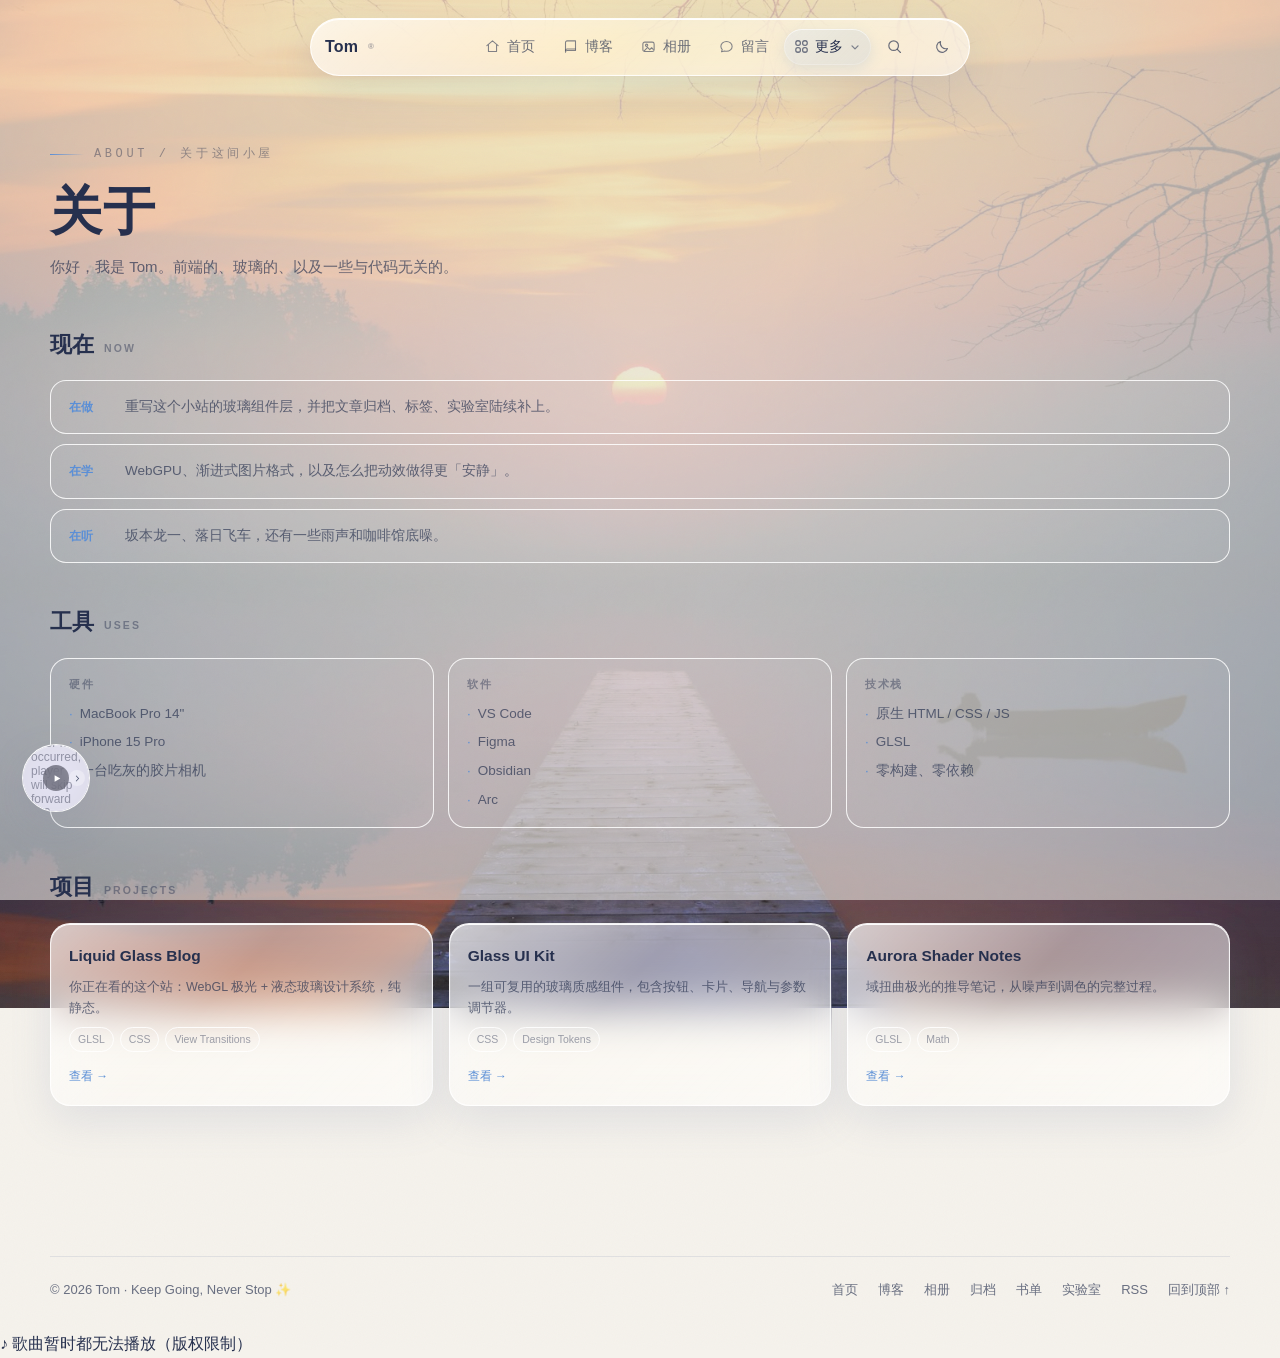
==== about.html @ 4b1ee521 "feat: 新增归档/标签/笔记/书单/关于/实验室 + 命令面板 + RSS + 评论位" ====
<!DOCTYPE html>
<html lang="zh-CN" data-theme="light">
<head>
  <meta charset="UTF-8">
  <meta name="viewport" content="width=device-width, initial-scale=1.0">
  <title>关于 · Tom 的液态玻璃博客</title>
  <meta name="description" content="关于 Tom：现在在做什么、常用工具与做过的项目。">
  <meta name="theme-color" content="#f3f4f9">
  <link rel="icon" type="image/svg+xml" href="favicon.svg">
  <link rel="alternate" type="application/rss+xml" title="Tom 的液态玻璃博客" href="feed.xml">
  <script>
    // 首屏前预置主题，避免暗色用户看到白色闪烁
    (function () {
      try {
        if (localStorage.getItem('lg-theme') === 'dark') {
          document.documentElement.setAttribute('data-theme', 'dark');
        }
      } catch (e) { }
    })();
  </script>
  <link rel="stylesheet" href="assets/vendor/APlayer.min.css?v=20261144">
  <link rel="stylesheet" href="assets/css/style.css?v=20261144">
</head>
<body class="sub-page">
  <span id="top" aria-hidden="true"></span>

  <!-- 背景层：照片 → 着色器柔光 → 滚动幕布 → 颗粒 -->
  <div class="bg-photo" aria-hidden="true"></div>
  <canvas id="aurora" aria-hidden="true"></canvas>
  <div class="bg-veil" id="bg-veil" aria-hidden="true"></div>
  <div class="grain" aria-hidden="true"></div>

  <!-- Loader -->
  <div id="loader" aria-hidden="true">
    <div class="loader-mark">
      <svg viewBox="0 0 24 24" fill="none">
        <defs>
          <linearGradient id="drop-g1" x1="0" y1="0" x2="1" y2="1">
            <stop offset="0" stop-color="#8fc9ee"/><stop offset=".5" stop-color="#a6b4ee"/><stop offset="1" stop-color="#bfa8ec"/>
          </linearGradient>
        </defs>
        <path d="M12 2.7c3.4 4.6 7 8.6 7 12.3a7 7 0 1 1-14 0c0-3.7 3.6-7.7 7-12.3z" fill="url(#drop-g1)" opacity=".92"/>
        <circle cx="9.6" cy="9.2" r="1.4" fill="#fff" opacity=".85"/>
      </svg>
    </div>
    <span class="loader-text">LIQUID GLASS</span>
  </div>

  <!-- 空间转场幕布 -->
  <div id="vt-veil" aria-hidden="true"></div>

  <!-- 导航 -->
  <header class="topbar">
    <a class="brand" href="index.html">Tom<sup>®</sup></a>
    <nav class="top-links" aria-label="主导航">
        <span class="top-indicator" aria-hidden="true"></span>
        <a href="index.html"><svg viewBox="0 0 24 24" fill="none" stroke="currentColor" stroke-width="1.7" stroke-linecap="round" stroke-linejoin="round"><path d="m3 10.5 9-7.5 9 7.5"/><path d="M5.5 9.5V20h13V9.5"/></svg>首页</a>
        <a href="home.html"><svg viewBox="0 0 24 24" fill="none" stroke="currentColor" stroke-width="1.7" stroke-linecap="round" stroke-linejoin="round"><path d="M4 5.5A2.5 2.5 0 0 1 6.5 3H20v15.5H6.5A2.5 2.5 0 0 0 4 21z"/><path d="M4 18.5A2.5 2.5 0 0 1 6.5 16H20"/></svg>博客</a>
        <a href="photos.html"><svg viewBox="0 0 24 24" fill="none" stroke="currentColor" stroke-width="1.7" stroke-linecap="round" stroke-linejoin="round"><rect x="3" y="5" width="18" height="15" rx="3"/><circle cx="9" cy="10" r="1.8"/><path d="m5.5 18.5 5-5 3.5 3.5 3-3 2.5 2.5"/></svg>相册</a>
        <a href="messages.html"><svg viewBox="0 0 24 24" fill="none" stroke="currentColor" stroke-width="1.7" stroke-linecap="round" stroke-linejoin="round"><path d="M21 11.8c0 4.3-4 7.7-9 7.7-1 0-2-.1-2.9-.4L4 20.5l1.2-3.6C3.8 15.6 3 13.8 3 11.8 3 7.5 7 4 12 4s9 3.4 9 7.8z"/></svg>留言</a>
    </nav>
      <button class="theme-dot" id="theme-toggle" aria-label="切换明暗主题（快捷键 T）" title="切换主题（T）">
        <svg class="sun" viewBox="0 0 24 24" fill="none" stroke="currentColor" stroke-width="1.7" stroke-linecap="round">
          <circle cx="12" cy="12" r="4.2"/>
          <path d="M12 2.5v2.2M12 19.3v2.2M2.5 12h2.2M19.3 12h2.2M4.9 4.9l1.6 1.6M17.5 17.5l1.6 1.6M19.1 4.9l-1.6 1.6M6.5 17.5l-1.6 1.6"/>
        </svg>
        <svg class="moon" viewBox="0 0 24 24" fill="none" stroke="currentColor" stroke-width="1.7" stroke-linecap="round" stroke-linejoin="round">
          <path d="M20.2 14.2A8.3 8.3 0 0 1 9.8 3.8a8.3 8.3 0 1 0 10.4 10.4z"/>
        </svg>
      </button>
  </header>

  <main class="sub-main">
    <section class="section">
      <div class="wrap">
        <div id="about-root"></div>
      </div>
    </section>
  </main>

  <footer class="footer">
    <div class="wrap footer-inner">
      <span>© 2026 Tom · Keep Going, Never Stop ✨</span>
      <nav class="footer-links" aria-label="页脚链接">
        <a href="index.html">首页</a>
        <a href="home.html">博客</a>
        <a href="photos.html">相册</a>
        <a href="#top" data-no-vt>回到顶部 ↑</a>
      </nav>
    </div>
  </footer>


  <!-- 音乐卡片（APlayer） -->
  <div id="aplayer-mount"></div>

  <!-- SVG 滤镜：液态玻璃的真折射 + 全局渐变定义 -->
  <svg width="0" height="0" style="position:absolute" aria-hidden="true">
    <defs>
      <linearGradient id="drop-g1" x1="0" y1="0" x2="1" y2="1">
        <stop offset="0" stop-color="#8fc9ee"/><stop offset=".5" stop-color="#a6b4ee"/><stop offset="1" stop-color="#bfa8ec"/>
      </linearGradient>
      <filter id="lens" x="-20%" y="-20%" width="140%" height="140%">
        <feTurbulence type="fractalNoise" baseFrequency="0.009 0.011" numOctaves="2" seed="7" result="noise"/>
        <feGaussianBlur in="noise" stdDeviation="2.2" result="soft"/>
        <feDisplacementMap in="SourceGraphic" in2="soft" scale="46" xChannelSelector="R" yChannelSelector="G"/>
      </filter>
    </defs>
  </svg>

  <script src="assets/js/data.js?v=20261144"></script>
  <script src="assets/js/shader.js?v=20261144"></script>
  <script src="assets/js/main.js?v=20261144"></script>
  <script src="assets/js/extra.js?v=20261144"></script>
  <script src="assets/js/post.js?v=20261144"></script>
  <script src="assets/vendor/APlayer.min.js?v=20261144"></script>
  <script src="assets/js/music.js?v=20261144"></script>
</body>
</html>
---- assets/vendor/APlayer.min.css ----
.aplayer{background:#fff;font-family:Arial,Helvetica,sans-serif;margin:5px;box-shadow:0 2px 2px 0 rgba(0,0,0,.07),0 1px 5px 0 rgba(0,0,0,.1);border-radius:2px;overflow:hidden;-webkit-user-select:none;-moz-user-select:none;-ms-user-select:none;user-select:none;line-height:normal;position:relative}.aplayer *{box-sizing:content-box}.aplayer svg{width:100%;height:100%}.aplayer svg circle,.aplayer svg path{fill:#fff}.aplayer.aplayer-withlist .aplayer-info{border-bottom:1px solid #e9e9e9}.aplayer.aplayer-withlist .aplayer-list{display:block}.aplayer.aplayer-withlist .aplayer-icon-order,.aplayer.aplayer-withlist .aplayer-info .aplayer-controller .aplayer-time .aplayer-icon.aplayer-icon-menu{display:inline}.aplayer.aplayer-withlrc .aplayer-pic{height:90px;width:90px}.aplayer.aplayer-withlrc .aplayer-info{margin-left:90px;height:90px;padding:10px 7px 0}.aplayer.aplayer-withlrc .aplayer-lrc{display:block}.aplayer.aplayer-narrow{width:66px}.aplayer.aplayer-narrow .aplayer-info,.aplayer.aplayer-narrow .aplayer-list{display:none}.aplayer.aplayer-narrow .aplayer-body,.aplayer.aplayer-narrow .aplayer-pic{height:66px;width:66px}.aplayer.aplayer-fixed{position:fixed;bottom:0;left:0;right:0;margin:0;z-index:99;overflow:visible;max-width:400px;box-shadow:none}.aplayer.aplayer-fixed .aplayer-list{margin-bottom:65px;border:1px solid #eee;border-bottom:none}.aplayer.aplayer-fixed .aplayer-body{position:fixed;bottom:0;left:0;right:0;margin:0;z-index:99;background:#fff;padding-right:18px;transition:all .3s ease;max-width:400px}.aplayer.aplayer-fixed .aplayer-lrc{display:block;position:fixed;bottom:10px;left:0;right:0;margin:0;z-index:98;pointer-events:none;text-shadow:-1px -1px 0 #fff}.aplayer.aplayer-fixed .aplayer-lrc:after,.aplayer.aplayer-fixed .aplayer-lrc:before{display:none}.aplayer.aplayer-fixed .aplayer-info{-webkit-transform:scaleX(1);transform:scaleX(1);-webkit-transform-origin:0 0;transform-origin:0 0;transition:all .3s ease;border-bottom:none;border-top:1px solid #e9e9e9}.aplayer.aplayer-fixed .aplayer-info .aplayer-music{width:calc(100% - 105px)}.aplayer.aplayer-fixed .aplayer-miniswitcher{display:block}.aplayer.aplayer-fixed.aplayer-narrow .aplayer-info{display:block;-webkit-transform:scaleX(0);transform:scaleX(0)}.aplayer.aplayer-fixed.aplayer-narrow .aplayer-body{width:66px!important}.aplayer.aplayer-fixed.aplayer-narrow .aplayer-miniswitcher .aplayer-icon{-webkit-transform:rotateY(0);transform:rotateY(0)}.aplayer.aplayer-fixed .aplayer-icon-back,.aplayer.aplayer-fixed .aplayer-icon-forward,.aplayer.aplayer-fixed .aplayer-icon-lrc,.aplayer.aplayer-fixed .aplayer-icon-play{display:inline-block}.aplayer.aplayer-fixed .aplayer-icon-back,.aplayer.aplayer-fixed .aplayer-icon-forward,.aplayer.aplayer-fixed .aplayer-icon-menu,.aplayer.aplayer-fixed .aplayer-icon-play{position:absolute;bottom:27px;width:20px;height:20px}.aplayer.aplayer-fixed .aplayer-icon-back{right:75px}.aplayer.aplayer-fixed .aplayer-icon-play{right:50px}.aplayer.aplayer-fixed .aplayer-icon-forward{right:25px}.aplayer.aplayer-fixed .aplayer-icon-menu{right:0}.aplayer.aplayer-arrow .aplayer-icon-loop,.aplayer.aplayer-arrow .aplayer-icon-order,.aplayer.aplayer-mobile .aplayer-icon-volume-down{display:none}.aplayer.aplayer-loading .aplayer-info .aplayer-controller .aplayer-loading-icon{display:block}.aplayer.aplayer-loading .aplayer-info .aplayer-controller .aplayer-bar-wrap .aplayer-bar .aplayer-played .aplayer-thumb{-webkit-transform:scale(1);transform:scale(1)}.aplayer .aplayer-body{position:relative}.aplayer .aplayer-icon{width:15px;height:15px;border:none;background-color:transparent;outline:none;cursor:pointer;opacity:.8;vertical-align:middle;padding:0;font-size:12px;margin:0;display:inline-block}.aplayer .aplayer-icon path{transition:all .2s ease-in-out}.aplayer .aplayer-icon-back,.aplayer .aplayer-icon-forward,.aplayer .aplayer-icon-lrc,.aplayer .aplayer-icon-order,.aplayer .aplayer-icon-play{display:none}.aplayer .aplayer-icon-lrc-inactivity svg{opacity:.4}.aplayer .aplayer-icon-forward{-webkit-transform:rotate(180deg);transform:rotate(180deg)}.aplayer .aplayer-lrc-content{display:none}.aplayer .aplayer-pic{position:relative;float:left;height:66px;width:66px;background-size:cover;background-position:50%;transition:all .3s ease;cursor:pointer}.aplayer .aplayer-pic:hover .aplayer-button{opacity:1}.aplayer .aplayer-pic .aplayer-button{position:absolute;border-radius:50%;opacity:.8;text-shadow:0 1px 1px rgba(0,0,0,.2);box-shadow:0 1px 1px rgba(0,0,0,.2);background:rgba(0,0,0,.2);transition:all .1s ease}.aplayer .aplayer-pic .aplayer-button path{fill:#fff}.aplayer .aplayer-pic .aplayer-hide{display:none}.aplayer .aplayer-pic .aplayer-play{width:26px;height:26px;border:2px solid #fff;bottom:50%;right:50%;margin:0 -15px -15px 0}.aplayer .aplayer-pic .aplayer-play svg{position:absolute;top:3px;left:4px;height:20px;width:20px}.aplayer .aplayer-pic .aplayer-pause{width:16px;height:16px;border:2px solid #fff;bottom:4px;right:4px}.aplayer .aplayer-pic .aplayer-pause svg{position:absolute;top:2px;left:2px;height:12px;width:12px}.aplayer .aplayer-info{margin-left:66px;padding:14px 7px 0 10px;height:66px;box-sizing:border-box}.aplayer .aplayer-info .aplayer-music{overflow:hidden;white-space:nowrap;text-overflow:ellipsis;margin:0 0 13px 5px;-webkit-user-select:text;-moz-user-select:text;-ms-user-select:text;user-select:text;cursor:default;padding-bottom:2px;height:20px}.aplayer .aplayer-info .aplayer-music .aplayer-title{font-size:14px}.aplayer .aplayer-info .aplayer-music .aplayer-author{font-size:12px;color:#666}.aplayer .aplayer-info .aplayer-controller{position:relative;display:flex}.aplayer .aplayer-info .aplayer-controller .aplayer-bar-wrap{margin:0 0 0 5px;padding:4px 0;cursor:pointer!important;flex:1}.aplayer .aplayer-info .aplayer-controller .aplayer-bar-wrap:hover .aplayer-bar .aplayer-played .aplayer-thumb{-webkit-transform:scale(1);transform:scale(1)}.aplayer .aplayer-info .aplayer-controller .aplayer-bar-wrap .aplayer-bar{position:relative;height:2px;width:100%;background:#cdcdcd}.aplayer .aplayer-info .aplayer-controller .aplayer-bar-wrap .aplayer-bar .aplayer-loaded{position:absolute;left:0;top:0;bottom:0;background:#aaa;height:2px;transition:all .5s ease}.aplayer .aplayer-info .aplayer-controller .aplayer-bar-wrap .aplayer-bar .aplayer-played{position:absolute;left:0;top:0;bottom:0;height:2px}.aplayer .aplayer-info .aplayer-controller .aplayer-bar-wrap .aplayer-bar .aplayer-played .aplayer-thumb{position:absolute;top:0;right:5px;margin-top:-4px;margin-right:-10px;height:10px;width:10px;border-radius:50%;cursor:pointer;transition:all .3s ease-in-out;-webkit-transform:scale(0);transform:scale(0)}.aplayer .aplayer-info .aplayer-controller .aplayer-time{position:relative;right:0;bottom:4px;height:17px;color:#999;font-size:11px;padding-left:7px}.aplayer .aplayer-info .aplayer-controller .aplayer-time .aplayer-time-inner{vertical-align:middle}.aplayer .aplayer-info .aplayer-controller .aplayer-time .aplayer-icon{cursor:pointer;transition:all .2s ease}.aplayer .aplayer-info .aplayer-controller .aplayer-time .aplayer-icon path{fill:#666}.aplayer .aplayer-info .aplayer-controller .aplayer-time .aplayer-icon.aplayer-icon-loop{margin-right:2px}.aplayer .aplayer-info .aplayer-controller .aplayer-time .aplayer-icon:hover path{fill:#000}.aplayer .aplayer-info .aplayer-controller .aplayer-time .aplayer-icon.aplayer-icon-menu,.aplayer .aplayer-info .aplayer-controller .aplayer-time.aplayer-time-narrow .aplayer-icon-menu,.aplayer .aplayer-info .aplayer-controller .aplayer-time.aplayer-time-narrow .aplayer-icon-mode{display:none}.aplayer .aplayer-info .aplayer-controller .aplayer-volume-wrap{position:relative;display:inline-block;margin-left:3px;cursor:pointer!important}.aplayer .aplayer-info .aplayer-controller .aplayer-volume-wrap:hover .aplayer-volume-bar-wrap{height:40px}.aplayer .aplayer-info .aplayer-controller .aplayer-volume-wrap .aplayer-volume-bar-wrap{position:absolute;bottom:15px;right:-3px;width:25px;height:0;z-index:99;overflow:hidden;transition:all .2s ease-in-out}.aplayer .aplayer-info .aplayer-controller .aplayer-volume-wrap .aplayer-volume-bar-wrap.aplayer-volume-bar-wrap-active{height:40px}.aplayer .aplayer-info .aplayer-controller .aplayer-volume-wrap .aplayer-volume-bar-wrap .aplayer-volume-bar{position:absolute;bottom:0;right:10px;width:5px;height:35px;background:#aaa;border-radius:2.5px;overflow:hidden}.aplayer .aplayer-info .aplayer-controller .aplayer-volume-wrap .aplayer-volume-bar-wrap .aplayer-volume-bar .aplayer-volume{position:absolute;bottom:0;right:0;width:5px;transition:all .1s ease}.aplayer .aplayer-info .aplayer-controller .aplayer-loading-icon{display:none}.aplayer .aplayer-info .aplayer-controller .aplayer-loading-icon svg{position:absolute;-webkit-animation:rotate 1s linear infinite;animation:rotate 1s linear infinite}.aplayer .aplayer-lrc{display:none;position:relative;height:30px;text-align:center;overflow:hidden;margin:-10px 0 7px}.aplayer .aplayer-lrc:before{top:0;height:10%;background:linear-gradient(180deg,#fff 0,hsla(0,0%,100%,0));filter:progid:DXImageTransform.Microsoft.gradient(startColorstr="#ffffff",endColorstr="#00ffffff",GradientType=0)}.aplayer .aplayer-lrc:after,.aplayer .aplayer-lrc:before{position:absolute;z-index:1;display:block;overflow:hidden;width:100%;content:" "}.aplayer .aplayer-lrc:after{bottom:0;height:33%;background:linear-gradient(180deg,hsla(0,0%,100%,0) 0,hsla(0,0%,100%,.8));filter:progid:DXImageTransform.Microsoft.gradient(startColorstr="#00ffffff",endColorstr="#ccffffff",GradientType=0)}.aplayer .aplayer-lrc p{font-size:12px;color:#666;line-height:16px!important;height:16px!important;padding:0!important;margin:0!important;transition:all .5s ease-out;opacity:.4;overflow:hidden}.aplayer .aplayer-lrc p.aplayer-lrc-current{opacity:1;overflow:visible;height:auto!important;min-height:16px}.aplayer .aplayer-lrc.aplayer-lrc-hide{display:none}.aplayer .aplayer-lrc .aplayer-lrc-contents{width:100%;transition:all .5s ease-out;-webkit-user-select:text;-moz-user-select:text;-ms-user-select:text;user-select:text;cursor:default}.aplayer .aplayer-list{overflow:auto;transition:all .5s ease;will-change:height;display:none;overflow:hidden}.aplayer .aplayer-list.aplayer-list-hide{max-height:0!important}.aplayer .aplayer-list ol{list-style-type:none;margin:0;padding:0;overflow-y:auto}.aplayer .aplayer-list ol::-webkit-scrollbar{width:5px}.aplayer .aplayer-list ol::-webkit-scrollbar-thumb{border-radius:3px;background-color:#eee}.aplayer .aplayer-list ol::-webkit-scrollbar-thumb:hover{background-color:#ccc}.aplayer .aplayer-list ol li{position:relative;height:32px;line-height:32px;padding:0 15px;font-size:12px;border-top:1px solid #e9e9e9;cursor:pointer;transition:all .2s ease;overflow:hidden;margin:0}.aplayer .aplayer-list ol li:first-child{border-top:none}.aplayer .aplayer-list ol li:hover{background:#efefef}.aplayer .aplayer-list ol li.aplayer-list-light{background:#e9e9e9}.aplayer .aplayer-list ol li.aplayer-list-light .aplayer-list-cur{display:inline-block}.aplayer .aplayer-list ol li .aplayer-list-cur{display:none;width:3px;height:22px;position:absolute;left:0;top:5px;cursor:pointer}.aplayer .aplayer-list ol li .aplayer-list-index{color:#666;margin-right:12px;cursor:pointer}.aplayer .aplayer-list ol li .aplayer-list-author{color:#666;float:right;cursor:pointer}.aplayer .aplayer-notice{opacity:0;position:absolute;top:50%;left:50%;-webkit-transform:translate(-50%,-50%);transform:translate(-50%,-50%);font-size:12px;border-radius:4px;padding:5px 10px;transition:all .3s ease-in-out;overflow:hidden;color:#fff;pointer-events:none;background-color:#f4f4f5;color:#909399}.aplayer .aplayer-miniswitcher{display:none;position:absolute;top:0;right:0;bottom:0;height:100%;background:#e6e6e6;width:18px;border-radius:0 2px 2px 0}.aplayer .aplayer-miniswitcher .aplayer-icon{height:100%;width:100%;-webkit-transform:rotateY(180deg);transform:rotateY(180deg);transition:all .3s ease}.aplayer .aplayer-miniswitcher .aplayer-icon path{fill:#666}.aplayer .aplayer-miniswitcher .aplayer-icon:hover path{fill:#000}@-webkit-keyframes aplayer-roll{0%{left:0}to{left:-100%}}@keyframes aplayer-roll{0%{left:0}to{left:-100%}}@-webkit-keyframes rotate{0%{-webkit-transform:rotate(0);transform:rotate(0)}to{-webkit-transform:rotate(1turn);transform:rotate(1turn)}}@keyframes rotate{0%{-webkit-transform:rotate(0);transform:rotate(0)}to{-webkit-transform:rotate(1turn);transform:rotate(1turn)}}

/*# sourceMappingURL=APlayer.min.css.map*/
---- assets/css/style.css ----
/* ==========================================================================
   液态玻璃博客 · 样式系统
   设计语言：Liquid Glass —— 折射、高光、景深
   分层：极光着色器(0) < 玻璃内容(2) < 导航(50) < 光标(120) < Loader(200)
   ========================================================================== */

/* ---------- 1. 令牌 ---------- */
:root {
  --bg: #05060f;
  --text: #eef1ff;
  --text-dim: rgba(238, 241, 255, 0.60);
  --text-faint: rgba(238, 241, 255, 0.38);

  --glass-a: rgba(255, 255, 255, 0.09);
  --glass-b: rgba(255, 255, 255, 0.03);
  --glass-c: rgba(255, 255, 255, 0.06);
  --glass-border: rgba(255, 255, 255, 0.14);
  --glass-hi: rgba(255, 255, 255, 0.34);
  --glass-shadow: 0 8px 32px rgba(2, 4, 16, 0.38);

  --accent: #8fc9ee;
  --accent-2: #a6b4ee;
  --accent-3: #bfa8ec;
  --post-accent: #67e8f9;

  --accent-l: #5b8fd6;
  --accent-l2: #7d82e0;
  --accent-l3: #c084c9;

  --radius: 26px;
  --radius-s: 16px;
  --wrap: 1180px;

  --font-sans: "SF Pro SC", "SF Pro Display", -apple-system, BlinkMacSystemFont,
    "Segoe UI", "PingFang SC", "Hiragino Sans GB", "MiSans", "Microsoft YaHei", sans-serif;
  --font-serif: Georgia, "Times New Roman", "Songti SC", "SimSun", serif;
  --font-mono: "Cascadia Code", "SF Mono", Consolas, "JetBrains Mono", "Courier New", monospace;

  --ease-out: cubic-bezier(0.22, 1, 0.36, 1);
}

[data-theme="light"] {
  --bg: #f5f2ec;
  --text: #26304e;
  --text-dim: rgba(38, 48, 78, 0.68);
  --text-faint: rgba(38, 48, 78, 0.44);

  --glass-a: rgba(255, 255, 255, 0.72);
  --glass-b: rgba(255, 255, 255, 0.46);
  --glass-c: rgba(255, 255, 255, 0.60);
  --glass-border: rgba(255, 255, 255, 0.85);
  --glass-hi: rgba(255, 255, 255, 0.95);
  --glass-shadow: 0 14px 40px rgba(120, 130, 170, 0.16);

  --accent: #5b8fd6;
  --accent-2: #7d82e0;
  --accent-3: #c084c9;
}

/* ---------- 2. 基础 ---------- */
*, *::before, *::after { box-sizing: border-box; margin: 0; padding: 0; }

html { scroll-behavior: smooth; }

body {
  font-family: var(--font-sans);
  background: var(--bg);
  color: var(--text);
  line-height: 1.75;
  overflow-x: hidden;
  -webkit-font-smoothing: antialiased;
  transition: background 0.5s ease, color 0.5s ease;
}

::selection { background: rgba(103, 232, 249, 0.28); color: inherit; }

a { color: inherit; text-decoration: none; }
button { font-family: inherit; color: inherit; background: none; border: 0; cursor: pointer; }
img, svg { display: block; }

::-webkit-scrollbar { width: 10px; }
::-webkit-scrollbar-track { background: transparent; }
::-webkit-scrollbar-thumb {
  background: rgba(160, 170, 210, 0.25);
  border-radius: 8px;
  border: 3px solid transparent;
  background-clip: content-box;
}
::-webkit-scrollbar-thumb:hover { background-color: rgba(160, 170, 210, 0.45); }

.wrap { width: min(var(--wrap), calc(100% - 48px)); margin-inline: auto; }

/* ---------- 3. 背景层（照片 → 幕布 → 着色器柔光 → 颗粒） ---------- */
.bg-photo {
  position: fixed;
  inset: -12% 0;
  z-index: 0;
  /* 暖色晕染烘焙进固定层：整页统一，任何滚动位置都无接缝 */
  background:
    radial-gradient(120% 95% at 50% 40%,
      rgba(246, 243, 238, 0.50) 0%,
      rgba(246, 243, 238, 0.22) 46%,
      rgba(246, 243, 238, 0.02) 72%),
    url("../img/hero.jpg") center 36% / cover no-repeat;
  will-change: transform;
  pointer-events: none;
}
[data-theme="dark"] .bg-photo {
  background:
    radial-gradient(120% 95% at 50% 40%,
      rgba(6, 9, 22, 0.55) 0%,
      rgba(6, 9, 22, 0.22) 48%,
      rgba(6, 9, 22, 0.02) 74%),
    url("../img/hero.jpg") center 36% / cover no-repeat;
}
/* 幕布：随滚动罩上底色，让照片与内容区自然融合（JS 驱动透明度） */
.bg-veil {
  position: fixed;
  inset: 0;
  z-index: 2;
  background: var(--bg);
  opacity: 0;
  pointer-events: none;
}
#aurora {
  position: fixed;
  inset: 0;
  width: 100%;
  height: 100%;
  z-index: 1;
  pointer-events: none;
  opacity: 0.3;
  transition: opacity 0.6s ease;
}
[data-theme="dark"] #aurora { opacity: 0.5; }

/* WebGL 不可用时的静态兜底 */
.no-webgl body::before,
body.no-webgl-bg::before {
  content: "";
  position: fixed;
  inset: 0;
  z-index: 0;
  background:
    radial-gradient(52% 42% at 18% 22%, rgba(111, 66, 193, 0.55), transparent 70%),
    radial-gradient(45% 40% at 82% 18%, rgba(13, 140, 191, 0.45), transparent 70%),
    radial-gradient(50% 45% at 68% 82%, rgba(191, 56, 136, 0.38), transparent 70%),
    var(--bg);
}

.grain {
  position: fixed;
  inset: -50%;
  z-index: 3;
  pointer-events: none;
  opacity: 0.05;
  background-image: url("data:image/svg+xml,%3Csvg xmlns='http://www.w3.org/2000/svg' width='160' height='160'%3E%3Cfilter id='n'%3E%3CfeTurbulence type='fractalNoise' baseFrequency='0.9' numOctaves='2'/%3E%3C/filter%3E%3Crect width='160' height='160' filter='url(%23n)' opacity='0.6'/%3E%3C/svg%3E");
  animation: grain 9s steps(6) infinite;
}
@keyframes grain {
  0%, 100% { transform: translate(0, 0); }
  20% { transform: translate(-4%, 3%); }
  40% { transform: translate(3%, -5%); }
  60% { transform: translate(-5%, -2%); }
  80% { transform: translate(4%, 4%); }
}

/* 光斑光球已移除：Hero 使用真实风景照，下方区域由着色器柔光负责 */

main, .footer { position: relative; z-index: 4; }

/* ---------- 4. 玻璃配方（核心） ---------- */
.glass {
  position: relative;
  background: linear-gradient(135deg, var(--glass-a), var(--glass-b) 42%, var(--glass-c));
  -webkit-backdrop-filter: blur(22px) saturate(1.7);
  backdrop-filter: blur(22px) saturate(1.7);
  border-radius: var(--radius);
  border: 1px solid var(--glass-border);
  box-shadow:
    var(--glass-shadow),
    inset 0 1px 0 var(--glass-hi),
    inset 0 -1px 0 rgba(255, 255, 255, 0.07),
    inset 1px 0 0 rgba(255, 255, 255, 0.08),
    inset -1px 0 0 rgba(255, 255, 255, 0.08);
  transition: background 0.5s ease, border-color 0.5s ease, box-shadow 0.5s ease;
}

/* 指针扫光（由 JS 写入 --mx/--my） */
.glass[data-tilt]::before {
  content: "";
  position: absolute;
  inset: 0;
  border-radius: inherit;
  background: radial-gradient(480px circle at var(--mx, 50%) var(--my, 50%),
    rgba(255, 255, 255, 0.13), transparent 42%);
  opacity: 0;
  transition: opacity 0.45s ease;
  pointer-events: none;
  z-index: 1;
}
.glass[data-tilt]:hover::before { opacity: 1; }

.glass-chip {
  display: inline-flex;
  align-items: center;
  gap: 8px;
  padding: 7px 16px;
  border-radius: 999px;
  background: linear-gradient(135deg, var(--glass-a), var(--glass-b));
  -webkit-backdrop-filter: blur(14px) saturate(1.6);
  backdrop-filter: blur(14px) saturate(1.6);
  border: 1px solid var(--glass-border);
  box-shadow: inset 0 1px 0 var(--glass-hi), 0 4px 18px rgba(2, 4, 16, 0.25);
  font-size: 13px;
  letter-spacing: 0.04em;
  color: var(--text-dim);
}

.tag-pill {
  display: inline-flex;
  align-items: center;
  gap: 7px;
  padding: 3px 12px;
  border-radius: 999px;
  font-size: 12px;
  letter-spacing: 0.03em;
  color: var(--text-dim);
  background: rgba(160, 175, 220, 0.09);
  border: 1px solid rgba(160, 175, 220, 0.18);
  transition: border-color 0.3s ease, color 0.3s ease, transform 0.3s var(--ease-out);
}
.tag-pill::before {
  content: "";
  width: 6px; height: 6px;
  border-radius: 50%;
  background: var(--c, var(--accent));
  box-shadow: 0 0 8px color-mix(in srgb, var(--c, var(--accent)) 55%, transparent);
}
.tag-pill:hover { color: var(--text); border-color: rgba(160, 175, 220, 0.36); transform: translateY(-1px); }

.meta-dot { width: 3px; height: 3px; border-radius: 50%; background: var(--text-faint); display: inline-block; margin-inline: 8px; flex: none; }

/* ---------- 5. 光标：使用系统默认（已按需求移除自定义光标） ---------- */

/* ---------- 6. Loader ---------- */
#loader {
  position: fixed;
  inset: 0;
  z-index: 200;
  display: grid;
  place-items: center;
  background: var(--bg);
  transition: opacity 0.7s ease, visibility 0.7s;
}
#loader.done { opacity: 0; visibility: hidden; }
.loader-mark {
  width: 64px; height: 64px; border-radius: 22px;
  display: grid; place-items: center;
  background: linear-gradient(135deg, var(--glass-a), var(--glass-b));
  border: 1px solid var(--glass-border);
  box-shadow: inset 0 1px 0 var(--glass-hi), 0 10px 40px rgba(2, 4, 16, 0.5);
  animation: loader-pop 1.1s var(--ease-out) infinite alternate;
}
.loader-mark svg { width: 30px; height: 30px; }
@keyframes loader-pop {
  from { transform: scale(0.92) rotate(-2deg); }
  to { transform: scale(1.04) rotate(2deg); }
}
.loader-text {
  position: absolute;
  margin-top: 118px;
  font-size: 12px;
  letter-spacing: 0.5em;
  color: var(--text-faint);
  text-transform: uppercase;
}

/* ---------- 7. 极简顶栏（unseen 风格） ---------- */
.topbar {
  position: fixed;
  top: 18px;
  left: 0;
  right: 0;
  z-index: 60;
  display: flex;
  justify-content: center;
  align-items: center;
  gap: 4px;
  padding: 8px;
  width: min(660px, calc(100% - 40px));
  margin-inline: auto;
  border-radius: 999px;
  background: linear-gradient(135deg, var(--glass-a), var(--glass-b) 45%, var(--glass-c));
  -webkit-backdrop-filter: blur(22px) saturate(1.7);
  backdrop-filter: blur(22px) saturate(1.7);
  border: 1px solid var(--glass-border);
  box-shadow: var(--glass-shadow), inset 0 1px 0 var(--glass-hi);
  pointer-events: auto;
  transition: background 0.4s ease, box-shadow 0.4s ease;
}
/* 滚动后顶栏加厚，滑过的内容被干净地压在下面 */
.topbar.scrolled {
  background: linear-gradient(135deg, var(--glass-a), var(--glass-c));
  box-shadow: 0 10px 34px rgba(90, 105, 150, 0.30), inset 0 1px 0 var(--glass-hi);
}
.brand {
  display: inline-flex;
  align-items: center;
  gap: 9px;
  padding: 5px 14px 5px 6px;
  font-size: 16px;
  font-weight: 800;
  letter-spacing: 0.01em;
  color: var(--text);
  border-radius: 999px;
  transition: background 0.3s ease;
}
.brand:hover { background: rgba(255, 255, 255, 0.10); }
.brand sup { font-size: 8px; margin-left: 1px; color: var(--text-faint); font-weight: 600; }
.top-links { display: flex; gap: 2px; margin-left: auto; position: relative; }
/* 当前页胶囊：整个胶囊包裹图标+标题，随模块左右滑动 */
.top-indicator {
  position: absolute;
  top: 2px;
  bottom: 2px;
  left: 0;
  border-radius: 999px;
  background:
    linear-gradient(135deg, rgba(255, 255, 255, 0.34), rgba(255, 255, 255, 0.12) 55%, rgba(255, 255, 255, 0.05)),
    color-mix(in srgb, var(--accent) 12%, transparent);
  box-shadow:
    inset 0 1px 0 rgba(255, 255, 255, 0.55),
    inset 0 0 0 1px rgba(255, 255, 255, 0.22),
    0 4px 14px color-mix(in srgb, var(--accent) 16%, transparent);
  opacity: 0;
  pointer-events: none;
  transform: translate3d(0, 0, 0);
  will-change: transform, width;
  transition:
    transform 0.48s var(--ease-out),
    width 0.48s var(--ease-out),
    opacity 0.28s ease;
}
.top-links a {
  display: inline-flex;
  align-items: center;
  gap: 7px;
  padding: 8px 13px;
  border-radius: 999px;
  font-size: 13.5px;
  color: var(--text-dim);
  transition: color 0.3s ease, background 0.3s ease;
  white-space: nowrap;
  position: relative;
  z-index: 1;
}
.top-links a svg { width: 15px; height: 15px; flex: none; opacity: 0.85; }
.top-links a:hover { color: var(--text); background: rgba(255, 255, 255, 0.10); }
.top-links a.active { color: var(--text); }

.theme-dot {
  width: 38px; height: 38px;
  flex: none;
  margin-left: 4px;
  border-radius: 50%;
  display: grid; place-items: center;
  color: var(--text-dim);
  border: 1px solid transparent;
  transition: color 0.3s, background 0.3s, transform 0.4s var(--ease-out);
}
.theme-dot:hover { color: var(--text); background: rgba(255, 255, 255, 0.10); transform: scale(1.05); }
.theme-dot svg { width: 16px; height: 16px; }

.icon-btn {
  width: 38px; height: 38px;
  display: grid; place-items: center;
  border-radius: 50%;
  color: var(--text-dim);
  border: 1px solid transparent;
  transition: color 0.3s, background 0.3s, border-color 0.3s, transform 0.5s var(--ease-out);
}
.icon-btn:hover { color: var(--text); background: rgba(255, 255, 255, 0.08); border-color: var(--glass-border); }
.icon-btn svg { width: 17px; height: 17px; }
#theme-toggle .moon { display: none; }
[data-theme="light"] #theme-toggle .moon { display: block; }
[data-theme="light"] #theme-toggle .sun { display: none; }

/* ---------- 8. 封面（unseen 风格全屏开场） ---------- */
/* 封面页专属背景（与内容页的湖面栈道区分开） */
.cover-page .bg-photo {
  background:
    linear-gradient(180deg, rgba(246, 243, 238, 0.55) 0%, rgba(246, 243, 238, 0) 20%),
    radial-gradient(110% 85% at 50% 44%,
      rgba(10, 12, 24, 0.34) 0%,
      rgba(10, 12, 24, 0.13) 50%,
      rgba(10, 12, 24, 0) 74%),
    url("../img/cover.jpg") center 42% / cover no-repeat;
}
[data-theme="dark"] .cover-page .bg-photo {
  background:
    radial-gradient(110% 85% at 50% 44%,
      rgba(4, 6, 16, 0.58) 0%,
      rgba(4, 6, 16, 0.28) 50%,
      rgba(4, 6, 16, 0.02) 76%),
    url("../img/cover.jpg") center 42% / cover no-repeat;
}
/* 诗句排版 */
.splash-title { margin-top: 30px; }
.poem-cn {
  display: block;
  font-family: var(--font-serif);
  font-weight: 600;
  font-size: clamp(26px, 4.6vw, 54px);
  line-height: 1.55;
  color: var(--text);
  text-shadow:
    0 1px 2px rgba(246, 243, 238, 0.85),
    0 0 26px rgba(246, 243, 238, 0.75),
    0 0 60px rgba(246, 243, 238, 0.5);
}
.poem-en {
  display: block;
  margin-top: 20px;
  font-family: var(--font-serif);
  font-style: italic;
  font-weight: 400;
  font-size: clamp(13.5px, 1.7vw, 19px);
  line-height: 1.65;
  color: var(--text);
  max-width: 660px;
  margin-inline: auto;
  text-shadow:
    0 1px 2px rgba(246, 243, 238, 0.9),
    0 0 18px rgba(246, 243, 238, 0.8),
    0 0 40px rgba(246, 243, 238, 0.55);
}
.poem-by {
  display: block;
  margin-top: 16px;
  font-family: var(--font-mono);
  font-size: 12.5px;
  letter-spacing: 0.2em;
  color: var(--text);
  text-shadow: 0 1px 2px rgba(246, 243, 238, 0.9), 0 0 18px rgba(246, 243, 238, 0.8);
}
.splash {
  min-height: 100svh;
  display: grid;
  align-items: start;
  justify-items: center;
  position: relative;
  padding: 17vh 24px 120px;
  overflow: clip;
}
.splash-content {
  position: relative;
  z-index: 2;
  text-align: center;
  will-change: transform, opacity;
}
.splash-eyebrow {
  font-family: var(--font-mono);
  font-size: 12.5px;
  letter-spacing: 0.34em;
  text-transform: uppercase;
  color: var(--text-dim);
}
.splash-cta {
  margin-top: 46px;
  display: inline-flex;
  align-items: center;
  gap: 10px;
  padding: 14px 30px;
  border-radius: 999px;
  font-size: 14.5px;
  font-weight: 600;
  letter-spacing: 0.03em;
  color: var(--text);
  background: linear-gradient(135deg, rgba(255, 255, 255, 0.92), rgba(255, 255, 255, 0.55));
  -webkit-backdrop-filter: blur(14px);
  backdrop-filter: blur(14px);
  border: 1px solid rgba(255, 255, 255, 0.85);
  box-shadow: 0 10px 30px rgba(120, 130, 170, 0.24), inset 0 1px 0 #ffffff;
  transition: transform 0.4s var(--ease-out), box-shadow 0.4s ease;
  will-change: transform;
}
.splash-cta:hover { transform: translateY(-2px); box-shadow: 0 16px 44px rgba(120, 130, 170, 0.36), inset 0 1px 0 #ffffff; }
.splash-cta svg { width: 14px; height: 14px; transition: transform 0.35s var(--ease-out); }
.splash-cta:hover svg { transform: translate(2px, 2px); }
.splash-hint {
  margin-top: 18px;
  font-family: var(--font-mono);
  font-size: 11px;
  letter-spacing: 0.3em;
  text-transform: uppercase;
  color: var(--text-faint);
}

/* 封面左下角：音乐开关 + 数据胶囊 */
.splash-corner {
  position: absolute;
  right: 36px;
  bottom: 30px;
  z-index: 3;
  display: flex;
  align-items: center;
  gap: 12px;
}
.splash-music {
  width: 46px; height: 46px;
  flex: none;
  border-radius: 50%;
  display: grid; place-items: center;
  color: var(--text);
  background: linear-gradient(135deg, rgba(255, 255, 255, 0.9), rgba(255, 255, 255, 0.5));
  -webkit-backdrop-filter: blur(12px);
  backdrop-filter: blur(12px);
  border: 1px solid var(--glass-border);
  box-shadow: inset 0 1px 0 #fff, 0 8px 22px rgba(120, 130, 170, 0.22);
  transition: transform 0.4s var(--ease-out), color 0.3s;
}
.splash-music:hover { transform: scale(1.08); color: var(--accent-2); }
.splash-music svg { width: 17px; height: 17px; }
.splash-music.playing { color: var(--accent-2); }
.splash-stats {
  display: inline-flex;
  align-items: center;
  gap: 14px;
  padding: 12px 22px;
  border-radius: 999px;
  font-size: 12.5px;
  color: var(--text-dim);
  white-space: nowrap;
}
.splash-stats b { font-family: var(--font-mono); color: var(--text); font-weight: 700; }
.splash-stats .sep { width: 3px; height: 3px; border-radius: 50%; background: var(--text-faint); }
.splash-year { display: none; }

/* 鼠标滚动指示 */
.scroll-mouse {
  position: absolute;
  left: 50%;
  bottom: 24px;
  transform: translateX(-50%);
  display: grid;
  justify-items: center;
  gap: 5px;
  color: var(--text-dim);
  z-index: 2;
}
.scroll-mouse .wheel {
  width: 22px; height: 34px;
  border: 1.5px solid currentColor;
  border-radius: 12px;
  position: relative;
  opacity: 0.7;
}
.scroll-mouse .wheel::after {
  content: "";
  position: absolute;
  left: 50%; top: 7px;
  width: 3px; height: 7px;
  margin-left: -1.5px;
  border-radius: 2px;
  background: currentColor;
  animation: wheel 1.9s ease-in-out infinite;
}
@keyframes wheel {
  0% { transform: translateY(0); opacity: 1; }
  70% { transform: translateY(9px); opacity: 0; }
  100% { transform: translateY(0); opacity: 0; }
}
.scroll-mouse svg { width: 14px; height: 14px; animation: chevron-bob 2s ease-in-out infinite; }
@keyframes chevron-bob {
  0%, 100% { transform: translateY(0); }
  50% { transform: translateY(4px); }
}

/* 按钮系统 */
.btn {
  display: inline-flex;
  align-items: center;
  gap: 9px;
  padding: 13px 28px;
  border-radius: 999px;
  font-size: 14.5px;
  font-weight: 600;
  letter-spacing: 0.03em;
  position: relative;
  transition: transform 0.4s var(--ease-out), box-shadow 0.4s ease, background 0.35s ease, color 0.35s ease;
  will-change: transform;
}
.btn svg { width: 15px; height: 15px; transition: transform 0.35s var(--ease-out); }
.btn:hover svg { transform: translateX(3px); }
.btn-primary {
  color: #26304e;
  background: linear-gradient(135deg, rgba(255, 255, 255, 0.94), rgba(255, 255, 255, 0.62));
  -webkit-backdrop-filter: blur(14px);
  backdrop-filter: blur(14px);
  border: 1px solid rgba(255, 255, 255, 0.85);
  box-shadow: 0 10px 30px rgba(120, 130, 170, 0.24), inset 0 1px 0 #ffffff;
}
.btn-primary:hover { box-shadow: 0 14px 40px rgba(120, 130, 170, 0.34), inset 0 1px 0 #ffffff; }
[data-theme="dark"] .btn-primary {
  color: #0a1220;
  background: linear-gradient(120deg, var(--accent), var(--accent-2) 62%, var(--accent-3));
  border-color: transparent;
  box-shadow: 0 8px 26px rgba(143, 201, 238, 0.22), inset 0 1px 0 rgba(255, 255, 255, 0.5);
}
[data-theme="dark"] .btn-primary:hover { box-shadow: 0 12px 36px rgba(166, 180, 238, 0.34), inset 0 1px 0 rgba(255, 255, 255, 0.5); }
.btn-ghost {
  color: var(--text);
  background: linear-gradient(135deg, var(--glass-a), var(--glass-b));
  -webkit-backdrop-filter: blur(16px) saturate(1.6);
  backdrop-filter: blur(16px) saturate(1.6);
  border: 1px solid var(--glass-border);
  box-shadow: inset 0 1px 0 var(--glass-hi), 0 6px 24px rgba(90, 105, 150, 0.14);
}
.btn-ghost:hover { background: linear-gradient(135deg, var(--glass-c), var(--glass-b)); }



/* ---------- 8.5 内容页 Hero（home.html） ---------- */
.home-page .hero {
  min-height: 86svh;
  display: flex;
  align-items: center;
  position: relative;
  padding: 130px 0 90px;
  overflow: clip;
}
.home-page .hero-content { position: relative; z-index: 2; }
.home-page .hero-hello { font-size: clamp(15px, 1.8vw, 18px); color: var(--text-dim); }
.home-page .hero-hello strong { color: var(--text); font-weight: 700; }
.wave { display: inline-block; transform-origin: 70% 70%; animation: wave 2.6s ease 0.8s 2; }
@keyframes wave {
  0%, 100% { transform: rotate(0); }
  20% { transform: rotate(16deg); } 40% { transform: rotate(-8deg); }
  60% { transform: rotate(14deg); } 80% { transform: rotate(-4deg); }
}
.home-page .hero-title {
  margin-top: 12px;
  font-size: clamp(40px, 6.4vw, 76px);
  line-height: 1.18;
  font-weight: 800;
  letter-spacing: 0.01em;
  color: var(--text);
}
.home-page .hero-title .hl {
  background: linear-gradient(120deg, var(--accent), var(--accent-2) 58%, var(--accent-3));
  -webkit-background-clip: text;
  background-clip: text;
  color: transparent;
}
.home-page .hero-tagline {
  display: flex;
  align-items: center;
  gap: 13px;
  margin-top: 20px;
  font-size: clamp(14px, 1.6vw, 17px);
  letter-spacing: 0.08em;
  color: var(--text-dim);
}
.home-page .hero-tagline .bar {
  width: 4px; height: 22px;
  flex: none;
  border-radius: 4px;
  background: linear-gradient(180deg, var(--accent), var(--accent-2));
  box-shadow: 0 0 10px color-mix(in srgb, var(--accent) 35%, transparent);
}
.home-page .hero-actions { margin-top: 36px; display: flex; gap: 14px; flex-wrap: wrap; }
.home-page .hero-stats {
  margin-top: clamp(42px, 7vh, 64px);
  display: inline-flex;
  flex-wrap: wrap;
  row-gap: 14px;
  padding: 16px 8px;
  border-radius: 22px;
}
.hs-item {
  display: grid;
  grid-template-columns: auto auto;
  column-gap: 11px;
  align-items: center;
  padding: 3px 26px;
}
.hs-item + .hs-item { border-left: 1px solid rgba(120, 130, 170, 0.20); }
.hs-item svg { grid-row: span 2; width: 20px; height: 20px; color: var(--accent); }
.hs-item b { font-family: var(--font-mono); font-size: 21px; font-weight: 800; line-height: 1.25; color: var(--text); }
.hs-item span { grid-column: 2; font-size: 11.5px; color: var(--text-faint); letter-spacing: 0.05em; }

/* 内容页 Hero 入场级联 */
.home-page .hero-hello, .home-page .hero-title, .home-page .hero-tagline, .home-page .hero-actions, .home-page .hero-stats {
  opacity: 0;
  translate: 0 26px;
  transition: opacity 0.95s var(--ease-out), translate 0.95s var(--ease-out);
}
.home-page.ready .hero-hello { transition-delay: 0.15s; }
.home-page.ready .hero-title { transition-delay: 0.28s; }
.home-page.ready .hero-tagline { transition-delay: 0.42s; }
.home-page.ready .hero-actions { transition-delay: 0.56s; }
.home-page.ready .hero-stats { transition-delay: 0.72s; }
.home-page.ready :is(.hero-hello, .hero-title, .hero-tagline, .hero-actions, .hero-stats) {
  opacity: 1;
  translate: none;
}

/* ---------- 9. 区块标题 ---------- */
.section { padding: clamp(80px, 12vh, 140px) 0; position: relative; }
.sec-head { margin-bottom: clamp(38px, 6vh, 60px); }
.sec-no {
  display: inline-flex;
  align-items: center;
  gap: 10px;
  font-family: var(--font-mono);
  font-size: 12px;
  letter-spacing: 0.3em;
  color: var(--text-faint);
  margin-bottom: 16px;
}
.sec-no::before { content: ""; width: 34px; height: 1px; background: linear-gradient(90deg, var(--accent), transparent); }
.sec-title { font-size: clamp(30px, 4.6vw, 46px); font-weight: 800; letter-spacing: 0.01em; line-height: 1.25; }
.sec-sub { margin-top: 12px; color: var(--text-dim); max-width: 560px; font-size: 15px; }

/* ---------- 10. 文章信息流（左资料栏 + 右列表） ---------- */
.layout-grid {
  display: grid;
  grid-template-columns: 320px minmax(0, 1fr);
  gap: 22px;
  align-items: start;
}
.side-col {
  position: sticky;
  top: 92px;
  display: grid;
  gap: 16px;
}
.side-card { padding: 24px 24px 22px; display: flex; flex-direction: column; }
.feed-col { display: grid; gap: 18px; min-width: 0; }

.welcome {
  padding: 15px 22px;
  border-radius: 18px;
  font-size: 13.8px;
  line-height: 1.8;
  color: var(--text-dim);
}

.feed-tools {
  display: flex;
  align-items: center;
  gap: 12px;
  flex-wrap: wrap;
}
.filter-row { display: flex; flex-wrap: wrap; gap: 9px; }
.search-input {
  width: 190px;
  flex: none;
  margin-left: auto;
  padding: 9px 18px;
  border-radius: 999px;
  font-size: 13px;
}

.feed-list { display: grid; gap: 12px; }
.year-chip {
  font-family: var(--font-mono);
  font-size: 12px;
  letter-spacing: 0.2em;
  color: var(--accent);
  padding: 5px 15px;
  justify-self: start;
  margin-top: 8px;
}
.empty-hint { color: var(--text-faint); padding: 30px 6px; }

.card-art {
  position: relative;
  height: 150px;
  overflow: hidden;
  border-bottom: 1px solid var(--glass-border);
  background:
    repeating-linear-gradient(90deg, rgba(255, 255, 255, 0.065) 0 1.5px, transparent 1.5px 9px),
    radial-gradient(120% 130% at 82% 18%, color-mix(in srgb, var(--a) 62%, transparent), transparent 58%),
    radial-gradient(90% 110% at 20% 85%, color-mix(in srgb, var(--a) 34%, transparent), transparent 60%),
    linear-gradient(160deg, rgba(10, 12, 32, 0.5), rgba(6, 8, 20, 0.7));
}
[data-theme="light"] .card-art {
  background:
    repeating-linear-gradient(90deg, rgba(255, 255, 255, 0.28) 0 1.5px, transparent 1.5px 9px),
    radial-gradient(120% 130% at 82% 18%, color-mix(in srgb, var(--a) 62%, transparent), transparent 58%),
    radial-gradient(90% 110% at 20% 85%, color-mix(in srgb, var(--a) 30%, transparent), transparent 60%),
    linear-gradient(160deg, #f2f5ff, #e2e8fa);
}
.card-art::before {
  content: "";
  position: absolute;
  inset: 0;
  background: url("data:image/svg+xml,%3Csvg xmlns='http://www.w3.org/2000/svg' width='140' height='140'%3E%3Cfilter id='n'%3E%3CfeTurbulence type='fractalNoise' baseFrequency='0.85' numOctaves='2'/%3E%3C/filter%3E%3Crect width='140' height='140' filter='url(%23n)' opacity='0.5'/%3E%3C/svg%3E");
  opacity: 0.08;
}
.card-art::after {
  content: "";
  position: absolute;
  width: 180px; height: 180px;
  left: 12%; bottom: -68%;
  border-radius: 50%;
  border: 1px solid color-mix(in srgb, var(--a) 55%, transparent);
  box-shadow: 0 0 40px color-mix(in srgb, var(--a) 30%, transparent), inset 0 0 30px color-mix(in srgb, var(--a) 25%, transparent);
  transition: transform 0.7s var(--ease-out);
}
.feat-card:hover .card-art::after { transform: translateY(-26px) scale(1.1); }

.card-ghost {
  position: absolute;
  right: 18px;
  bottom: -14px;
  font-family: var(--font-serif);
  font-style: italic;
  font-size: 110px;
  line-height: 1;
  color: transparent;
  -webkit-text-stroke: 1px color-mix(in srgb, var(--a) 46%, transparent);
  user-select: none;
}

/* 首条大卡 */
.post-card-big {
  display: grid;
  grid-template-columns: minmax(0, 1.05fr) minmax(0, 1fr);
  overflow: hidden;
}
.post-card-big .card-art { height: 100%; min-height: 250px; border-bottom: 0; border-right: 1px solid var(--glass-border); }
.pcb-body { padding: 26px 28px; display: flex; flex-direction: column; position: relative; z-index: 2; }
.pcb-title { margin-top: 12px; font-size: clamp(19px, 2vw, 23px); font-weight: 800; line-height: 1.5; }
.pcb-excerpt {
  margin-top: 10px;
  color: var(--text-dim);
  font-size: 13.8px;
  display: -webkit-box;
  -webkit-line-clamp: 3;
  -webkit-box-orient: vertical;
  overflow: hidden;
}
.post-card-big .card-more { margin-top: auto; padding-top: 18px; }
.post-card-big:hover .card-more svg { transform: translateX(4px); }

/* 列表行 */
.post-row-card {
  display: grid;
  grid-template-columns: 148px minmax(0, 1fr) 34px;
  gap: 16px;
  align-items: center;
  padding: 12px;
  border-radius: 20px;
  transition: border-color 0.35s ease, background 0.35s ease, translate 0.35s var(--ease-out), box-shadow 0.35s ease;
}
.post-row-card:hover {
  translate: 0 -2px;
  border-color: color-mix(in srgb, var(--a) 36%, var(--glass-border));
  box-shadow: 0 14px 40px rgba(2, 4, 16, 0.4), inset 0 1px 0 var(--glass-hi);
}
[data-theme="light"] .post-row-card:hover { box-shadow: 0 14px 40px rgba(84, 96, 160, 0.2), inset 0 1px 0 var(--glass-hi); }
.prc-thumb { height: 96px; border-radius: 14px; border: 1px solid var(--glass-border); }
.prc-main h4 { font-size: 15.5px; font-weight: 700; line-height: 1.5; transition: color 0.3s; }
.post-row-card:hover .prc-main h4 { color: var(--a); }
.prc-meta {
  display: flex;
  align-items: center;
  flex-wrap: wrap;
  gap: 6px 0;
  margin-top: 8px;
  font-size: 12px;
  color: var(--text-faint);
}
.row-arrow {
  width: 34px; height: 34px;
  border-radius: 50%;
  display: grid; place-items: center;
  color: var(--text-faint);
  border: 1px solid var(--glass-border);
  background: linear-gradient(135deg, var(--glass-a), var(--glass-b));
  transition: transform 0.4s var(--ease-out), color 0.3s, border-color 0.3s;
}
.post-row-card:hover .row-arrow { transform: rotate(-45deg); color: var(--a); border-color: color-mix(in srgb, var(--a) 45%, transparent); }

.card-meta {
  display: flex;
  align-items: center;
  flex-wrap: wrap;
  gap: 4px 0;
  font-size: 12px;
  color: var(--text-faint);
}
.card-more {
  display: inline-flex;
  align-items: center;
  gap: 7px;
  font-size: 13px;
  font-weight: 600;
  color: var(--a, var(--accent));
}
.card-more svg { transition: transform 0.35s var(--ease-out); }

/* ---------- 11. 筛选 ---------- */
.filter-pill {
  padding: 7px 16px;
  border-radius: 999px;
  font-size: 13px;
  color: var(--text-dim);
  background: rgba(160, 175, 220, 0.08);
  border: 1px solid rgba(160, 175, 220, 0.16);
  transition: color 0.3s, border-color 0.3s, transform 0.3s var(--ease-out);
}
.filter-pill:hover { color: var(--text); border-color: rgba(160, 175, 220, 0.32); transform: translateY(-1px); }
.filter-pill.active {
  color: var(--accent);
  border-color: color-mix(in srgb, var(--accent) 45%, transparent);
  background: color-mix(in srgb, var(--accent) 10%, transparent);
}

/* ---------- 12. 侧栏卡片（资料 / 状态 / 技能） ---------- */
/* 悬浮玻璃卡：倾斜 + 纵深 + 待机浮沉（translate 属性与 transform 互不干扰） */
.float-card { animation: bob var(--bob-dur, 9s) ease-in-out var(--bob-delay, 0s) infinite; }
@keyframes bob {
  0%, 100% { translate: 0 0; }
  50% { translate: 0 -7px; }
}
.glass[data-tilt] {
  transform: perspective(900px) rotateX(var(--rx, 0deg)) rotateY(var(--ry, 0deg)) scale(var(--s, 1));
  will-change: transform;
}
.glass[data-tilt]:hover {
  --s: 1.015;
  border-color: color-mix(in srgb, var(--a, var(--accent)) 38%, var(--glass-border));
  box-shadow:
    0 30px 70px rgba(2, 4, 16, 0.5),
    inset 0 1px 0 var(--glass-hi),
    inset 0 -1px 0 rgba(255, 255, 255, 0.07),
    inset 1px 0 0 rgba(255, 255, 255, 0.08),
    inset -1px 0 0 rgba(255, 255, 255, 0.08);
}
[data-theme="light"] .glass[data-tilt]:hover {
  box-shadow:
    0 30px 70px rgba(84, 96, 160, 0.26),
    inset 0 1px 0 var(--glass-hi);
}

.bento-label {
  font-family: var(--font-mono);
  font-size: 10.5px;
  letter-spacing: 0.28em;
  color: var(--text-faint);
  padding-bottom: 12px;
  margin-bottom: 16px;
  border-bottom: 1px solid rgba(160, 175, 220, 0.14);
}

/* 资料卡 */
.pf-top { display: flex; align-items: center; gap: 14px; }
.pf-avatar {
  width: 58px; height: 58px;
  flex: none;
  display: grid; place-items: center;
  border-radius: 50%;
  font-size: 24px; font-weight: 800;
  color: #fff;
  background: linear-gradient(135deg, color-mix(in srgb, var(--accent) 32%, transparent), color-mix(in srgb, var(--accent-3) 28%, transparent));
  border: 1px solid var(--glass-border);
  box-shadow: inset 0 1px 0 var(--glass-hi), 0 8px 22px rgba(2, 4, 16, 0.28);
  position: relative;
}
.pf-avatar::after {
  content: "";
  position: absolute;
  inset: -5px;
  border-radius: 50%;
  border: 1px solid color-mix(in srgb, var(--accent) 28%, transparent);
  opacity: 0.6;
}
.pf-id h3 { font-size: 19px; font-weight: 800; letter-spacing: 0.01em; }
.pf-id p { font-size: 12.5px; color: var(--text-dim); margin-top: 3px; }
.pf-motto {
  margin-top: 15px;
  font-size: 13.2px;
  line-height: 1.8;
  color: var(--text-dim);
  border-left: 2px solid color-mix(in srgb, var(--accent) 55%, transparent);
  padding-left: 12px;
}
.pf-facts {
  margin-top: 12px;
  display: grid;
  gap: 4px;
}
.pf-facts span {
  font-size: 12px;
  color: var(--text-faint);
  font-family: var(--font-mono);
  letter-spacing: 0.04em;
}
.pf-facts span::before { content: "· "; color: var(--accent); }
.pf-stats {
  margin-top: 17px;
  padding-top: 15px;
  display: grid;
  grid-template-columns: repeat(4, 1fr);
  gap: 6px;
  border-top: 1px solid rgba(160, 175, 220, 0.14);
}
.pf-stats b {
  display: block;
  font-family: var(--font-mono);
  font-size: 19px;
  font-weight: 800;
  background: linear-gradient(120deg, var(--accent), var(--accent-2));
  -webkit-background-clip: text;
  background-clip: text;
  color: transparent;
}
.pf-stats span { display: block; margin-top: 2px; font-size: 10.5px; color: var(--text-faint); letter-spacing: 0.05em; }
.pf-cta { margin-top: 16px; width: 100%; justify-content: center; }
.pf-social { margin-top: 13px; display: flex; justify-content: center; gap: 10px; }
.btn-sm { padding: 10px 20px; font-size: 13px; }

/* 状态卡（实时时钟） */
.status-line {
  display: flex;
  align-items: center;
  gap: 9px;
  font-size: 12.5px;
  letter-spacing: 0.08em;
  color: var(--text-dim);
}
.pulse {
  width: 7px; height: 7px;
  flex: none;
  border-radius: 50%;
  background: var(--accent);
  box-shadow: 0 0 0 0 color-mix(in srgb, var(--accent) 40%, transparent);
  animation: pulse 2.4s ease-out infinite;
}
@keyframes pulse {
  0% { box-shadow: 0 0 0 0 color-mix(in srgb, var(--accent) 40%, transparent); }
  70% { box-shadow: 0 0 0 11px transparent; }
  100% { box-shadow: 0 0 0 0 transparent; }
}
.status-now { margin-top: 10px; font-size: 16.5px; font-weight: 700; line-height: 1.6; }
.status-clock { margin-top: auto; padding-top: 16px; }
.status-clock b {
  display: block;
  font-family: var(--font-mono);
  font-size: 32px;
  font-weight: 800;
  letter-spacing: 0.04em;
  background: linear-gradient(120deg, var(--accent), var(--accent-2) 60%, var(--accent-3));
  -webkit-background-clip: text;
  background-clip: text;
  color: transparent;
  font-variant-numeric: tabular-nums;
}
.status-clock span { display: block; margin-top: 4px; font-size: 12px; color: var(--text-faint); font-family: var(--font-mono); letter-spacing: 0.06em; }

/* 技能卡（发光进度条） */
.skill-bars { list-style: none; display: grid; gap: 13px; }
.skill-bars li span { display: block; font-size: 12.8px; color: var(--text-dim); margin-bottom: 6px; }
.skill-bars li i {
  display: block;
  height: 5px;
  border-radius: 99px;
  background: rgba(160, 175, 220, 0.14);
  position: relative;
  overflow: hidden;
}
.skill-bars li i::after {
  content: "";
  position: absolute;
  inset: 0;
  width: var(--v, 50%);
  border-radius: inherit;
  background: linear-gradient(90deg, color-mix(in srgb, var(--c) 55%, transparent), var(--c));
  box-shadow: 0 0 12px color-mix(in srgb, var(--c) 45%, transparent);
  transform-origin: 0 50%;
  animation: bar-in 1.2s var(--ease-out) 0.4s both;
}
@keyframes bar-in { from { transform: scaleX(0); } to { transform: scaleX(1); } }

/* 信条卡（保留类名供文章页复用） */
.creed {
  font-family: var(--font-serif);
  font-size: clamp(17px, 1.8vw, 21px);
  line-height: 1.8;
  color: var(--text);
  font-style: italic;
}
.creed em {
  font-style: inherit;
  background: linear-gradient(120deg, var(--accent), var(--accent-2) 55%, var(--accent-3));
  -webkit-background-clip: text;
  background-clip: text;
  color: transparent;
  font-weight: 700;
}

/* ---------- 13. 订阅 ---------- */
.sub-panel {
  text-align: center;
  padding: clamp(44px, 7vw, 72px) clamp(24px, 6vw, 80px);
  position: relative;
  overflow: hidden;
}
.sub-panel::after {
  content: "";
  position: absolute;
  top: -60%; left: 50%;
  width: 560px; height: 560px;
  transform: translateX(-50%);
  border-radius: 50%;
  background: radial-gradient(circle, color-mix(in srgb, var(--accent-2) 22%, transparent), transparent 65%);
  pointer-events: none;
}
.sub-panel h2 { font-size: clamp(24px, 3.4vw, 34px); font-weight: 800; position: relative; }
.sub-panel > p { margin-top: 12px; color: var(--text-dim); position: relative; }
.sub-form {
  margin: 30px auto 0;
  display: flex;
  gap: 10px;
  max-width: 460px;
  position: relative;
  z-index: 1;
}
.glass-input {
  flex: 1;
  min-width: 0;
  padding: 13px 20px;
  border-radius: 999px;
  font-size: 14px;
  font-family: inherit;
  color: var(--text);
  background: linear-gradient(135deg, var(--glass-a), var(--glass-b));
  border: 1px solid var(--glass-border);
  box-shadow: inset 0 1px 0 var(--glass-hi), inset 0 6px 16px rgba(2, 4, 16, 0.12);
  outline: none;
  transition: border-color 0.3s, box-shadow 0.3s;
}
.glass-input::placeholder { color: var(--text-faint); }
.glass-input:focus { border-color: color-mix(in srgb, var(--accent) 55%, transparent); box-shadow: 0 0 0 4px color-mix(in srgb, var(--accent) 14%, transparent), inset 0 1px 0 var(--glass-hi); }
.sub-form .btn { padding: 13px 26px; flex: none; }
.sub-note { margin-top: 16px; font-size: 12.5px; color: var(--text-faint); position: relative; }
.shake { animation: shake 0.45s ease; }
@keyframes shake {
  20% { transform: translateX(-7px); } 40% { transform: translateX(6px); }
  60% { transform: translateX(-4px); } 80% { transform: translateX(3px); }
}

/* ---------- 14. 页脚（细条） ---------- */
.footer { padding: 10px 0 28px; }
.footer-inner {
  display: flex;
  align-items: center;
  justify-content: space-between;
  gap: 14px;
  flex-wrap: wrap;
  border-top: 1px solid rgba(120, 130, 170, 0.16);
  padding-top: 22px;
  font-size: 13px;
  color: var(--text-dim);
}
.footer-links { display: flex; gap: 20px; }
.footer-links a { color: var(--text-dim); transition: color 0.3s; }
.footer-links a:hover { color: var(--accent); }

#to-top {
  position: fixed;
  right: 26px;
  bottom: 26px;
  z-index: 60;
  width: 46px; height: 46px;
  border-radius: 50%;
  display: grid; place-items: center;
  color: var(--text-dim);
  background: linear-gradient(135deg, var(--glass-a), var(--glass-b));
  -webkit-backdrop-filter: blur(16px) saturate(1.6);
  backdrop-filter: blur(16px) saturate(1.6);
  border: 1px solid var(--glass-border);
  box-shadow: inset 0 1px 0 var(--glass-hi), 0 8px 26px rgba(2, 4, 16, 0.35);
  opacity: 0;
  transform: translateY(16px);
  pointer-events: none;
  transition: opacity 0.4s ease, transform 0.4s var(--ease-out), color 0.3s;
}
#to-top.show { opacity: 1; transform: translateY(0); pointer-events: auto; }
#to-top:hover { color: var(--accent); }

/* ---------- 15. 文章页 ---------- */
.progress {
  position: fixed;
  top: 0; left: 0; right: 0;
  height: 3px;
  z-index: 90;
  background: linear-gradient(90deg, var(--accent), var(--accent-2), var(--accent-3));
  transform-origin: 0 50%;
  transform: scaleX(0);
  box-shadow: 0 0 14px color-mix(in srgb, var(--accent) 60%, transparent);
}

.post-main { position: relative; z-index: 2; padding: 150px 0 60px; }

.post-hero { max-width: 780px; margin: 0 auto 40px; padding-inline: 24px; }
.back-link {
  margin-bottom: 22px;
  font-size: 12.5px;
  transition: opacity 0.35s ease, transform 0.35s var(--ease-out);
}
/* 向下阅读时淡出返回按钮，避免与顶栏交叠 */
.back-link.faded { opacity: 0; transform: translateY(-10px); pointer-events: none; }
.back-link svg { transition: transform 0.3s var(--ease-out); }
.back-link:hover svg { transform: translateX(-3px); }
.post-tags { display: flex; gap: 8px; margin-bottom: 18px; }
.post-title {
  font-size: clamp(30px, 5vw, 50px);
  font-weight: 800;
  line-height: 1.3;
  letter-spacing: 0.01em;
  text-wrap: balance;
}
.post-meta {
  display: flex;
  align-items: center;
  flex-wrap: wrap;
  margin-top: 20px;
  font-size: 13px;
  color: var(--text-faint);
  font-family: var(--font-mono);
  letter-spacing: 0.03em;
}

.post-layout {
  width: min(1180px, calc(100% - 48px));
  margin: 0 auto;
  display: grid;
  grid-template-columns: minmax(0, 1fr) 230px;
  gap: 28px;
  align-items: start;
}
.post-sheet { padding: clamp(28px, 5vw, 64px); }
/* 正文玻璃加一层微暗底，保证亮极光区的可读性（位于玻璃底色之上、文字之下） */
.post-sheet::after {
  content: "";
  position: absolute;
  inset: 0;
  border-radius: inherit;
  background: linear-gradient(180deg, rgba(4, 6, 18, 0.30), rgba(4, 6, 18, 0.14) 30%, rgba(4, 6, 18, 0.34));
  pointer-events: none;
  z-index: 0;
}
.post-sheet > * { position: relative; z-index: 1; }
[data-theme="light"] .post-sheet::after {
  background: linear-gradient(180deg, rgba(255, 255, 255, 0.42), rgba(255, 255, 255, 0.24) 30%, rgba(255, 255, 255, 0.46));
}

.prose { font-size: 16px; line-height: 1.95; color: var(--text); max-width: 720px; }
.prose > p:first-of-type::first-letter {
  float: left;
  font-size: 3.4em;
  line-height: 0.86;
  font-weight: 800;
  padding: 6px 12px 0 0;
  background: linear-gradient(135deg, var(--accent), var(--accent-2));
  -webkit-background-clip: text;
  background-clip: text;
  color: transparent;
}
.prose h2 {
  margin: 2.2em 0 0.9em;
  font-size: 23px;
  font-weight: 800;
  letter-spacing: 0.01em;
  display: flex;
  align-items: center;
  gap: 14px;
  scroll-margin-top: 110px;
}
.prose h2::before {
  content: "";
  width: 5px; height: 22px;
  border-radius: 4px;
  flex: none;
  background: linear-gradient(180deg, var(--accent), var(--accent-2));
  box-shadow: 0 0 12px color-mix(in srgb, var(--accent) 55%, transparent);
}
.prose h3 { margin: 1.8em 0 0.7em; font-size: 18.5px; font-weight: 700; scroll-margin-top: 110px; }
.prose p { margin: 0.9em 0; color: var(--text-dim); }
.prose p strong { color: var(--text); font-weight: 650; }
.prose ul { margin: 1em 0; padding-left: 4px; list-style: none; }
.prose ul li { position: relative; padding-left: 24px; margin: 0.55em 0; color: var(--text-dim); }
.prose ul li::before {
  content: "";
  position: absolute;
  left: 2px; top: 0.72em;
  width: 8px; height: 8px;
  border-radius: 3px;
  background: linear-gradient(135deg, color-mix(in srgb, var(--post-accent) 80%, transparent), color-mix(in srgb, var(--post-accent) 30%, transparent));
  box-shadow: 0 0 8px color-mix(in srgb, var(--post-accent) 40%, transparent);
}
.prose blockquote {
  margin: 1.6em 0;
  padding: 20px 26px;
  border-radius: 0 18px 18px 0;
  border-left: 3px solid var(--post-accent);
  background: linear-gradient(90deg, color-mix(in srgb, var(--post-accent) 10%, transparent), transparent 75%);
  color: var(--text);
  font-size: 15.5px;
  -webkit-backdrop-filter: blur(8px);
  backdrop-filter: blur(8px);
}
.prose code:not(pre code) {
  font-family: var(--font-mono);
  font-size: 0.86em;
  padding: 2.5px 8px;
  border-radius: 7px;
  color: color-mix(in srgb, var(--post-accent) 82%, var(--text));
  background: color-mix(in srgb, var(--post-accent) 10%, transparent);
  border: 1px solid color-mix(in srgb, var(--post-accent) 22%, transparent);
}
.code-block, .prose pre {
  margin: 1.5em 0;
  border-radius: 16px;
  overflow: hidden;
  border: 1px solid var(--glass-border);
  background: rgba(6, 9, 22, 0.72);
  box-shadow: inset 0 1px 0 rgba(255, 255, 255, 0.08), 0 10px 30px rgba(2, 4, 16, 0.3);
}
.code-head {
  display: flex;
  align-items: center;
  gap: 10px;
  padding: 10px 16px;
  border-bottom: 1px solid rgba(255, 255, 255, 0.08);
  background: rgba(255, 255, 255, 0.03);
}
.code-dots { display: flex; gap: 6px; }
.code-dots i { width: 10px; height: 10px; border-radius: 50%; }
.code-dots i:nth-child(1) { background: #ff5f57; } .code-dots i:nth-child(2) { background: #febc2e; } .code-dots i:nth-child(3) { background: #28c840; }
.code-file { font-family: var(--font-mono); font-size: 11.5px; color: rgba(238, 241, 255, 0.45); letter-spacing: 0.05em; }
.copy-btn {
  margin-left: auto;
  font-size: 11.5px;
  color: rgba(238, 241, 255, 0.55);
  padding: 4px 12px;
  border-radius: 999px;
  border: 1px solid rgba(255, 255, 255, 0.14);
  transition: color 0.3s, border-color 0.3s, background 0.3s;
}
.copy-btn:hover { color: #fff; border-color: rgba(255, 255, 255, 0.35); background: rgba(255, 255, 255, 0.06); }
.prose pre { margin: 0; border-radius: 0; border: 0; box-shadow: none; background: transparent; }
.prose pre code, .code-block pre code {
  display: block;
  padding: 18px 22px;
  font-family: var(--font-mono);
  font-size: 13px;
  line-height: 1.8;
  color: #d6e2ff;
  overflow-x: auto;
  white-space: pre;
}

/* TOC */
.post-aside { position: sticky; top: 96px; display: grid; gap: 14px; }
.toc { padding: 20px 18px; border-radius: 20px; }
.toc-title {
  font-size: 11px;
  letter-spacing: 0.3em;
  text-transform: uppercase;
  color: var(--text-faint);
  margin-bottom: 12px;
  font-family: var(--font-mono);
}
.toc-link {
  display: block;
  padding: 7px 12px;
  margin: 2px 0;
  border-radius: 10px;
  font-size: 13px;
  color: var(--text-dim);
  border-left: 2px solid transparent;
  transition: color 0.3s, background 0.3s, border-color 0.3s;
}
.toc-link:hover { color: var(--text); background: rgba(255, 255, 255, 0.06); }
.toc-link.active {
  color: var(--post-accent);
  background: color-mix(in srgb, var(--post-accent) 10%, transparent);
  border-left-color: var(--post-accent);
}
.toc-cta { text-align: left; }
.share-row { display: flex; gap: 8px; }
.share-row .icon-btn { width: 36px; height: 36px; border-radius: 11px; border: 1px solid var(--glass-border); }
.share-row .icon-btn.ok { color: var(--accent); border-color: color-mix(in srgb, var(--accent) 50%, transparent); }

.pn-grid {
  width: min(1180px, calc(100% - 48px));
  margin: 44px auto 0;
  display: grid;
  grid-template-columns: 1fr 1fr;
  gap: 18px;
}
.pn-card {
  display: block;
  padding: 24px 26px;
  transition: border-color 0.4s, box-shadow 0.4s;
}
.pn-card:hover { border-color: color-mix(in srgb, var(--a) 40%, var(--glass-border)); }
.pn-card.ghost { visibility: hidden; }
.pn-dir { font-size: 11.5px; letter-spacing: 0.2em; color: var(--a); font-family: var(--font-mono); }
.pn-card h4 { margin-top: 10px; font-size: 16px; font-weight: 700; line-height: 1.5; }
.pn-date { display: block; margin-top: 8px; font-size: 12px; color: var(--text-faint); font-family: var(--font-mono); }

.notfound { max-width: 560px; margin: 120px auto; padding: 60px 48px; text-align: center; }
.notfound h1 { font-size: 30px; margin-bottom: 14px; }
.notfound p { color: var(--text-dim); margin-bottom: 28px; }

/* ---------- 15.5 空间转场 ---------- */
#vt-veil {
  position: fixed;
  inset: -8%;
  z-index: 150;
  pointer-events: none;
  opacity: 0;
  background: radial-gradient(120% 120% at 50% 38%, rgba(8, 11, 30, 0.18), rgba(4, 6, 18, 0.52));
  -webkit-backdrop-filter: blur(0px) saturate(1.1);
  backdrop-filter: blur(0px) saturate(1.1);
  transition: opacity 0.42s ease, backdrop-filter 0.42s ease, -webkit-backdrop-filter 0.42s ease;
}
html.vt-out #vt-veil {
  opacity: 1;
  -webkit-backdrop-filter: blur(18px) saturate(1.25);
  backdrop-filter: blur(18px) saturate(1.25);
}
main {
  transition: transform 0.45s var(--ease-out), opacity 0.45s ease, filter 0.45s ease;
}
html.vt-out main {
  transform: scale(0.972) translateY(-12px);
  opacity: 0.4;
  filter: blur(6px);
}
.topbar { transition: opacity 0.45s ease, transform 0.45s var(--ease-out); }
html.vt-out .topbar { opacity: 0.3; transform: translateY(-12px); }

/* 每页入场：渐变 + 缩放 + 模糊的空间感浮现 */
@keyframes vt-page-in {
  from { opacity: 0; transform: translateY(22px) scale(0.988); filter: blur(12px); }
  to { opacity: 1; transform: none; filter: blur(0); }
}
main { animation: vt-page-in 0.8s var(--ease-out) backwards; }
@keyframes vt-nav-in {
  from { opacity: 0; transform: translateY(-16px); }
  to { opacity: 1; transform: none; }
}
.topbar { animation: vt-nav-in 0.7s var(--ease-out) backwards; }

/* ---------- 16. 揭示动画 ---------- */
/* 揭示动画：用独立 translate/scale 属性，与倾斜卡的 transform 互不覆盖 */
.reveal {
  opacity: 0;
  translate: 0 26px;
  scale: 0.985;
  filter: blur(10px);
  transition:
    opacity 0.9s var(--ease-out),
    translate 0.9s var(--ease-out),
    scale 0.9s var(--ease-out),
    filter 0.9s var(--ease-out);
  transition-delay: var(--d, 0ms);
}
.reveal.in { opacity: 1; translate: none; scale: 1; filter: none; }

/* Hero 开场（loader 结束后级联进场） */
.hero-hello, .hero-title, .hero-tagline, .hero-actions, .hero-stats, .scroll-mouse {
  opacity: 0;
  translate: 0 26px;
  transition: opacity 0.95s var(--ease-out), translate 0.95s var(--ease-out);
}
.ready .hero-hello { transition-delay: 0.15s; }
.ready .hero-title { transition-delay: 0.28s; }
.ready .hero-tagline { transition-delay: 0.42s; }
.ready .hero-actions { transition-delay: 0.56s; }
.ready .hero-stats { transition-delay: 0.72s; }
.ready .scroll-mouse { transition-delay: 1.05s; }
.ready :is(.hero-hello, .hero-title, .hero-tagline, .hero-actions, .hero-stats, .scroll-mouse) {
  opacity: 1;
  translate: none;
}

/* ---------- 17. 响应式 ---------- */
@media (max-width: 1080px) {
  .layout-grid { grid-template-columns: 1fr; }
  .side-col { position: static; grid-template-columns: 1fr 1fr; align-items: stretch; }
  .side-col .side-card:first-child { grid-column: span 2; }
  .post-layout { grid-template-columns: 1fr; }
  .post-aside { display: none; }
  .photo-grid { columns: 2; }
}
@media (max-width: 860px) {
  .side-col { grid-template-columns: 1fr; }
  .side-col .side-card:first-child { grid-column: auto; }
}
@media (max-width: 720px) {
  .wrap { width: calc(100% - 36px); }
  .topbar { top: 12px; width: calc(100% - 28px); gap: 2px; padding: 6px; overflow-x: auto; scrollbar-width: none; }
  .topbar::-webkit-scrollbar { display: none; }
  .brand { padding: 5px 10px 5px 5px; font-size: 15px; }
  .top-links { gap: 1px; }
  .top-links a { padding: 8px 10px; font-size: 12.5px; gap: 5px; }
  .top-links a svg { width: 13px; height: 13px; }
  .theme-dot { width: 34px; height: 34px; }
  .photo-grid { columns: 1; }
  .post-card-big { grid-template-columns: 1fr; }
  .post-card-big .card-art { min-height: 170px; border-right: 0; border-bottom: 1px solid var(--glass-border); }
  .post-row-card { grid-template-columns: 106px minmax(0, 1fr) 30px; padding: 10px; gap: 12px; }
  .prc-thumb { height: 76px; }
  .row-arrow { width: 30px; height: 30px; }
  .search-input { width: 100%; margin-left: 0; order: -1; }
  .music-capsule { left: 12px; bottom: 12px; max-width: calc(100vw - 80px); }
  .mc-title, .mc-artist { max-width: 88px; }
  .splash { padding: 100px 18px 100px; }
  .splash-corner { left: 18px; bottom: 20px; right: 18px; }
  .splash-stats { font-size: 11.5px; gap: 9px; padding: 10px 14px; }
  .splash-year { display: none; }
  .pn-grid { grid-template-columns: 1fr; }
  .post-sheet { padding: 26px 22px; }
  .sub-form { flex-direction: column; }
  .sub-form .btn { justify-content: center; }
  #to-top { right: 16px; bottom: 16px; }
  .footer-row { justify-content: center; text-align: center; }
}

/* ---------- 18. 明色主题微调 ---------- */
[data-theme="light"] .card-art::before { opacity: 0.06; }
[data-theme="light"] .prose pre code, [data-theme="light"] .code-block pre code { color: #1c2642; }
[data-theme="light"] .code-block, [data-theme="light"] .prose pre { background: rgba(18, 24, 48, 0.06); }
[data-theme="light"] .code-head { border-bottom-color: rgba(20, 30, 70, 0.1); background: rgba(20, 30, 70, 0.03); }
[data-theme="light"] .code-file, [data-theme="light"] .copy-btn { color: rgba(20, 30, 70, 0.55); }
[data-theme="light"] .code-dots i { opacity: 0.75; }
[data-theme="light"] :is(.pf-stats b, .status-clock b, .stat-num) {
  background: linear-gradient(120deg, #2f7fc0, #5f6cc9);
  -webkit-background-clip: text;
  background-clip: text;
}

/* ---------- 18.5 照片墙 / 灯箱 / 留言板 ---------- */
/* 子页面（相册 / 留言）：紧凑顶部，内容为主角 */
.sub-page .section { padding: 10px 0 70px; }
.sub-main { padding: 128px 0 30px; }
.sub-page #to-top { display: none; }

.photo-grid { columns: 3; column-gap: 18px; }
.photo-card {
  break-inside: avoid;
  margin-bottom: 18px;
  padding: 10px 10px 12px;
  display: block;
  cursor: zoom-in;
}
.ph-wrap { border-radius: 14px; overflow: hidden; background: rgba(120, 130, 170, 0.10); }
.ph-wrap img {
  width: 100%;
  display: block;
  transform: scale(1.01);
  transition: transform 0.9s var(--ease-out), filter 0.5s ease;
}
.photo-card:hover .ph-wrap img { transform: scale(1.07); filter: saturate(1.1); }
.photo-card figcaption {
  display: flex;
  align-items: baseline;
  justify-content: space-between;
  gap: 10px;
  padding: 12px 6px 2px;
}
.photo-card figcaption b { font-size: 14px; font-weight: 700; }
.photo-card figcaption span { font-size: 11.5px; color: var(--text-faint); font-family: var(--font-mono); letter-spacing: 0.05em; }

/* 灯箱 */
.lightbox {
  position: fixed;
  inset: 0;
  z-index: 180;
  display: grid;
  place-items: center;
  padding: 4vmin;
  background: rgba(12, 15, 30, 0.55);
  -webkit-backdrop-filter: blur(20px) saturate(1.1);
  backdrop-filter: blur(20px) saturate(1.1);
  opacity: 0;
  transition: opacity 0.35s ease;
}
.lightbox.on { opacity: 1; }
/* 关键修复：hidden 属性必须真正脱离布局，否则隐形灯箱会拦截整页点击 */
.lightbox[hidden] { display: none; }
.lb-box { display: grid; justify-items: center; gap: 14px; max-width: 100%; }
.lightbox img {
  max-width: min(92vw, 1200px);
  max-height: 78vh;
  border-radius: 20px;
  box-shadow: 0 40px 110px rgba(0, 0, 0, 0.5), inset 0 1px 0 rgba(255, 255, 255, 0.25);
  transform: scale(0.955);
  transition: transform 0.4s var(--ease-out);
}
.lightbox.on img { transform: scale(1); }
.lb-cap {
  color: rgba(255, 255, 255, 0.92);
  font-size: 13.5px;
  letter-spacing: 0.08em;
  text-shadow: 0 1px 10px rgba(0, 0, 0, 0.45);
  font-family: var(--font-mono);
}
.lb-close {
  position: absolute;
  top: 24px;
  right: 28px;
  width: 42px; height: 42px;
  border-radius: 50%;
  display: grid; place-items: center;
  color: #fff;
  background: rgba(255, 255, 255, 0.14);
  border: 1px solid rgba(255, 255, 255, 0.3);
  transition: background 0.3s, transform 0.3s var(--ease-out);
}
.lb-close:hover { background: rgba(255, 255, 255, 0.26); transform: rotate(90deg); }
.lb-close svg { width: 16px; height: 16px; }
.lb-open { overflow: hidden; }

/* 留言板 */
.msg-panel { padding: clamp(24px, 4vw, 42px); }
.msg-form { display: flex; gap: 10px; flex-wrap: wrap; }
.msg-name { width: 150px; flex: none; }
.msg-text { flex: 1; min-width: 210px; }
.msg-form .btn { flex: none; }
.msg-list { margin-top: 26px; display: grid; gap: 12px; }
.msg-item {
  display: flex;
  gap: 14px;
  padding: 16px 18px;
  border-radius: 18px;
  background: linear-gradient(135deg, var(--glass-a), var(--glass-b));
  -webkit-backdrop-filter: blur(12px);
  backdrop-filter: blur(12px);
  border: 1px solid var(--glass-border);
  box-shadow: inset 0 1px 0 var(--glass-hi);
  transition: translate 0.35s var(--ease-out), box-shadow 0.35s ease;
}
.msg-item:hover { translate: 0 -2px; box-shadow: var(--glass-shadow), inset 0 1px 0 var(--glass-hi); }
.msg-ava {
  width: 42px; height: 42px;
  flex: none;
  border-radius: 15px;
  display: grid; place-items: center;
  color: #fff;
  font-weight: 800;
  font-size: 16px;
  background: linear-gradient(135deg, var(--c, var(--accent)), color-mix(in srgb, var(--c, var(--accent)) 45%, #6b7bd6));
  box-shadow: inset 0 1px 0 rgba(255, 255, 255, 0.45);
}
.msg-body { flex: 1; min-width: 0; }
.msg-head { display: flex; align-items: baseline; gap: 10px; flex-wrap: wrap; }
.msg-head b { font-size: 14px; }
.msg-time { font-size: 11px; color: var(--text-faint); font-family: var(--font-mono); }
.msg-body p { margin-top: 4px; font-size: 13.8px; color: var(--text-dim); line-height: 1.85; overflow-wrap: anywhere; }
.msg-like {
  align-self: center;
  flex: none;
  display: inline-flex;
  align-items: center;
  gap: 6px;
  font-size: 12px;
  font-family: var(--font-mono);
  color: var(--text-faint);
  padding: 7px 13px;
  border-radius: 999px;
  border: 1px solid var(--glass-border);
  background: rgba(255, 255, 255, 0.04);
  transition: color 0.3s, border-color 0.3s, transform 0.3s var(--ease-out);
}
.msg-like svg { width: 13px; height: 13px; }
.msg-like:hover { color: #d49ec2; border-color: color-mix(in srgb, #d49ec2 50%, transparent); transform: translateY(-1px); }
.msg-like.liked { color: #d49ec2; border-color: color-mix(in srgb, #d49ec2 50%, transparent); }
.msg-empty { color: var(--text-faint); font-size: 13.5px; padding: 8px 2px; }

/* ---------- 19. 音乐胶囊（WebAudio 实时合成，仿奶油小屋播放卡） ---------- */
.music-capsule {
  position: fixed;
  left: 22px;
  bottom: 22px;
  z-index: 70;
  display: flex;
  align-items: center;
  gap: 12px;
  padding: 10px 16px 13px 10px;
  border-radius: 24px;
  transition: gap 0.5s var(--ease-out), padding 0.5s var(--ease-out), width 0.5s var(--ease-out);
}
.mc-disc {
  width: 48px; height: 48px;
  flex: none;
  padding: 0;
  border-radius: 50%;
  position: relative;
  border: 1px solid var(--glass-border);
  box-shadow: inset 0 1px 0 var(--glass-hi), 0 6px 18px rgba(90, 105, 150, 0.28);
  overflow: hidden;
}
.mc-art {
  position: absolute;
  inset: 0;
  background: conic-gradient(from 210deg, var(--a1), var(--a2), var(--a1) 78%, var(--a2));
  opacity: 0.92;
}
.mc-disc.spinning .mc-art { animation: mc-spin 3.4s linear infinite; }
@keyframes mc-spin { to { transform: rotate(360deg); } }
.mc-disc::after {
  content: "";
  position: absolute;
  inset: 0;
  margin: auto;
  width: 13px; height: 13px;
  border-radius: 50%;
  background: rgba(255, 255, 255, 0.92);
  box-shadow: 0 0 0 4px rgba(20, 26, 50, 0.14), inset 0 1px 2px rgba(0, 0, 0, 0.18);
}
.mc-info {
  min-width: 0;
  display: grid;
  gap: 2px;
  max-width: 150px;
  overflow: hidden;
  transition: max-width 0.5s var(--ease-out), opacity 0.3s ease 0.12s;
}
.mc-title {
  font-size: 13.5px;
  font-weight: 700;
  color: var(--text);
  max-width: 138px;
  overflow: hidden;
  text-overflow: ellipsis;
  white-space: nowrap;
}
.mc-artist {
  font-size: 11px;
  color: var(--text-faint);
  font-family: var(--font-mono);
  letter-spacing: 0.03em;
  max-width: 120px;
  overflow: hidden;
  text-overflow: ellipsis;
  white-space: nowrap;
}
.mc-ctrl {
  display: flex;
  align-items: center;
  gap: 6px;
  max-width: 170px;
  overflow: hidden;
  transition: max-width 0.5s var(--ease-out) 0.06s, opacity 0.3s ease 0.16s;
}
.mc-btn {
  width: 32px; height: 32px;
  border-radius: 50%;
  display: grid; place-items: center;
  color: var(--text-dim);
  transition: color 0.3s, background 0.3s, transform 0.3s var(--ease-out);
}
.mc-btn:hover { color: var(--text); background: rgba(120, 130, 170, 0.12); }
.mc-btn svg { width: 14px; height: 14px; }
.mc-play {
  width: 38px; height: 38px;
  color: #fff;
  background: linear-gradient(135deg, var(--accent), var(--accent-2));
  box-shadow: 0 6px 16px color-mix(in srgb, var(--accent) 40%, transparent);
}
.mc-play:hover { color: #fff; background: linear-gradient(135deg, var(--accent-2), var(--accent-3)); }
.mc-play .i-pause { display: none; }
.mc-play.playing .i-pause { display: block; }
.mc-play.playing .i-play { display: none; }
.mc-shuffle {
  width: 30px; height: 30px;
  flex: none;
  border-radius: 10px;
  display: grid; place-items: center;
  color: var(--text-faint);
  overflow: hidden;
  transition: color 0.3s, background 0.3s, max-width 0.5s var(--ease-out) 0.1s, opacity 0.3s ease 0.2s;
  max-width: 30px;
}
.mc-shuffle svg { width: 14px; height: 14px; }
.mc-shuffle.on { color: var(--accent); background: color-mix(in srgb, var(--accent) 12%, transparent); }
.mc-fold {
  position: absolute;
  top: -8px;
  right: -8px;
  width: 24px; height: 24px;
  border-radius: 50%;
  display: grid; place-items: center;
  color: var(--text-dim);
  background: var(--bg);
  border: 1px solid var(--glass-border);
  box-shadow: 0 4px 12px rgba(90, 105, 150, 0.25);
  transition: transform 0.4s var(--ease-out), color 0.3s;
}
.mc-fold svg { width: 11px; height: 11px; transition: transform 0.4s var(--ease-out); }
.music-capsule.mini .mc-fold svg { transform: rotate(180deg); }
.mc-progress {
  position: absolute;
  left: 18px;
  right: 18px;
  bottom: 0;
  height: 14px;
  display: flex;
  align-items: flex-end;
  cursor: pointer;
  touch-action: none;
  transition: opacity 0.35s ease;
}
.mc-progress::before {
  content: "";
  position: absolute;
  left: 0; right: 0; bottom: 5px;
  height: 3px;
  border-radius: 99px;
  background: rgba(120, 130, 170, 0.18);
}
.mc-progress i {
  position: absolute;
  left: 0;
  bottom: 5px;
  display: block;
  height: 3px;
  width: 0%;
  border-radius: 99px;
  background: linear-gradient(90deg, var(--accent), var(--accent-2));
  box-shadow: 0 0 8px color-mix(in srgb, var(--accent) 45%, transparent);
}
/* 折叠态：只留旋转唱片（max-width + 透明度 + 间距平滑过渡） */
.music-capsule.mini { gap: 0; padding: 8px; }
.music-capsule.mini .mc-info,
.music-capsule.mini .mc-ctrl { max-width: 0; opacity: 0; pointer-events: none; }
.music-capsule.mini .mc-shuffle { max-width: 0; opacity: 0; pointer-events: none; }
.music-capsule.mini .mc-progress { opacity: 0; }


/* 照片墙标题行（标题左 / 上传按钮右） */
.sec-head-row {
  display: flex;
  align-items: flex-end;
  justify-content: space-between;
  gap: 20px;
  flex-wrap: wrap;
}
.upload-btn {
  display: inline-flex;
  align-items: center;
  gap: 9px;
  padding: 13px 24px;
  border-radius: 999px;
  font-size: 14px;
  font-weight: 600;
  color: var(--text);
  cursor: pointer;
  margin-bottom: 6px;
  transition: transform 0.35s var(--ease-out), border-color 0.35s ease, box-shadow 0.35s ease;
}
.upload-btn svg { width: 17px; height: 17px; color: var(--accent); }
.upload-btn:hover {
  transform: translateY(-2px);
  border-color: color-mix(in srgb, var(--accent) 55%, transparent);
  box-shadow: 0 12px 32px rgba(120, 130, 170, 0.28), inset 0 1px 0 var(--glass-hi);
}

/* 照片上传卡（不再使用：改为标题行按钮） */
.photo-upload { display: none !important; }

/* 照片上传卡 */
.photo-upload {
  break-inside: avoid;
  margin-bottom: 18px;
  padding: 26px 18px;
  display: grid;
  justify-items: center;
  gap: 6px;
  cursor: pointer;
  border-style: dashed !important;
  text-align: center;
  transition: border-color 0.35s ease, transform 0.35s var(--ease-out);
}
.photo-upload:hover { transform: translateY(-2px); border-color: color-mix(in srgb, var(--accent) 55%, transparent) !important; }
.photo-upload svg { width: 26px; height: 26px; color: var(--accent); }
.photo-upload span { font-size: 14px; font-weight: 700; color: var(--text); }
.photo-upload small { font-size: 11.5px; color: var(--text-faint); }
.ph-del {
  position: absolute;
  top: 10px; right: 10px;
  width: 28px; height: 28px;
  border-radius: 50%;
  display: grid; place-items: center;
  font-size: 15px;
  line-height: 1;
  color: #fff;
  background: rgba(10, 12, 24, 0.5);
  -webkit-backdrop-filter: blur(8px);
  backdrop-filter: blur(8px);
  border: 1px solid rgba(255, 255, 255, 0.35);
  transition: background 0.3s, transform 0.3s var(--ease-out);
}
.ph-del:hover { background: rgba(220, 70, 90, 0.8); transform: scale(1.1); }

/* 封面 Ken Burns：背景缓慢推拉 */
@keyframes cover-drift {
  0% { transform: scale(1) translate(0, 0); }
  100% { transform: scale(1.12) translate(-1.4%, 1.6%); }
}
.cover-page .bg-photo { animation: cover-drift 26s ease-in-out infinite alternate; }
.cover-page #aurora { opacity: 0.42; }

/* ---------- 19.5 APlayer 玻璃皮肤（收起 = 圆形旋转唱片，展开 = 胶囊播放卡 + 切歌键 + 歌单） ---------- */
.aplayer {
  background: transparent !important;
  font-family: var(--font-sans) !important;
  margin: 0 !important;
  box-shadow: none !important;
}
.aplayer.aplayer-fixed {
  left: 22px !important;
  bottom: 88px !important;   /* 抬高：避开系统任务栏 / 桌面挂件 */
  right: auto !important;
  overflow: visible;
}
.aplayer.aplayer-fixed .aplayer-body {
  position: fixed !important;
  left: 22px !important;
  bottom: 88px !important;
  padding-right: 0 !important;   /* 清零箭头条预留内边距 */
  width: 400px !important;       /* 展开态：胶囊卡 */
  border-radius: 999px;
  background: linear-gradient(135deg, var(--glass-a), var(--glass-b) 45%, var(--glass-c));
  -webkit-backdrop-filter: blur(22px) saturate(1.7);
  backdrop-filter: blur(22px) saturate(1.7);
  border: 1px solid var(--glass-border);
  box-shadow: var(--glass-shadow), inset 0 1px 0 var(--glass-hi);
  overflow: hidden;
}
.aplayer.aplayer-fixed.aplayer-narrow .aplayer-body { width: 66px !important; border-radius: 999px; }

/* 唱片：封面铺满整圆，播放时旋转 */
.aplayer .aplayer-pic {
  width: 66px !important;
  height: 66px !important;
  border-radius: 50% !important;
  margin: 0 !important;
  background-size: cover !important;
  background-position: center !important;
  box-shadow: inset 0 1px 0 rgba(255, 255, 255, 0.35);
  animation: ap-spin 24s linear infinite;
  animation-play-state: paused;
}
.aplayer.ap-spin-on .aplayer-pic { animation-play-state: running; }
.aplayer.aplayer-fixed.aplayer-narrow .aplayer-body { width: 66px !important; }
.aplayer .aplayer-pic::before {
  content: "";
  position: absolute;
  inset: 0;
  border-radius: 50%;
  box-shadow: inset 0 0 0 1px rgba(255, 255, 255, 0.28), inset 0 0 24px rgba(10, 12, 24, 0.28);
}
.aplayer .aplayer-pic::after { display: none; }   /* 中心孔由播放/暂停按钮替代 */

/* 展开态：标题 + 上一首/播放/下一首 + 歌单按钮（原生图标） */
.aplayer .aplayer-info { padding: 10px 34px 8px 14px; }
.aplayer .aplayer-info .aplayer-music .aplayer-title { color: var(--text) !important; font-weight: 700; font-size: 14px !important; }
.aplayer .aplayer-info .aplayer-music .aplayer-author { color: var(--text-faint) !important; font-size: 12px !important; }
.aplayer .aplayer-time, .aplayer .aplayer-time .aplayer-time-inner { color: var(--text-faint) !important; }
.aplayer .aplayer-icon path { fill: var(--text-dim) !important; transition: fill 0.3s; }
.aplayer .aplayer-icon:hover path { fill: var(--text) !important; }
.aplayer.aplayer-fixed .aplayer-icon-back, .aplayer.aplayer-fixed .aplayer-icon-forward,
.aplayer.aplayer-fixed .aplayer-icon-play, .aplayer.aplayer-fixed .aplayer-icon-lrc { display: inline-block !important; }

/* 进度条 */
.aplayer .aplayer-bar-wrap { margin: 0 12px !important; padding: 5px 0 !important; cursor: pointer; }
.aplayer .aplayer-bar-wrap .aplayer-bar, .aplayer .aplayer-bar-wrap .aplayer-loaded {
  background: rgba(120, 130, 170, 0.18) !important;
  height: 3px !important;
  border-radius: 99px !important;
}
.aplayer .aplayer-played {
  background: linear-gradient(90deg, var(--accent), var(--accent-2)) !important;
  height: 3px !important;
  border-radius: 99px !important;
}
.aplayer .aplayer-played .aplayer-thumb {
  background: #fff !important;
  border: 3px solid color-mix(in srgb, var(--accent) 70%, #fff) !important;
  box-shadow: 0 2px 8px rgba(90, 105, 150, 0.4) !important;
}

/* 唱片中心：自定义播放/暂停按钮（居中，随状态切换图标） */
.aplayer .aplayer-pic .aplayer-play,
.aplayer .aplayer-pic .aplayer-pause,
.aplayer .aplayer-pic .aplayer-button { display: none !important; }   /* 隐藏 APlayer 内部按钮，仅用自定义中心按钮 */
.mp-toggle {
  position: absolute !important;
  left: 50% !important;
  top: 50% !important;
  z-index: 3;
  transform: translate(-50%, -50%);
  width: 26px !important;
  height: 26px !important;
  border: none !important;
  border-radius: 50% !important;
  background: rgba(10, 12, 24, 0.42);
  -webkit-backdrop-filter: blur(6px);
  backdrop-filter: blur(6px);
  cursor: pointer;
  display: grid !important;
  place-items: center;
  transition: background 0.3s, transform 0.3s var(--ease-out);
}
.mp-toggle:hover { background: rgba(10, 12, 24, 0.55); transform: translate(-50%, -50%) scale(1.08); }
.mp-toggle svg { width: 13px !important; height: 13px !important; color: #fff; grid-area: 1 / 1; transition: opacity 0.25s, transform 0.25s; }
.mp-toggle .i-pause { opacity: 0; transform: scale(0.6); }
.aplayer.ap-spin-on .mp-toggle .i-play { opacity: 0; transform: scale(0.6); }
.aplayer.ap-spin-on .mp-toggle .i-pause { opacity: 1; transform: scale(1); }

/* 展开/收起按钮：悬浮小圆钮 */
.aplayer.aplayer-fixed .aplayer-miniswitcher {
  position: absolute !important;
  right: 4px !important;
  top: 50% !important;
  bottom: auto !important;
  transform: translateY(-50%) !important;
  width: 16px !important;
  height: 16px !important;
  border-radius: 50% !important;
  background: rgba(255, 255, 255, 0.30) !important;
}
.aplayer.aplayer-fixed .aplayer-miniswitcher:hover { background: rgba(255, 255, 255, 0.45) !important; }
.aplayer.aplayer-fixed .aplayer-miniswitcher .aplayer-icon {
  display: flex !important;
  align-items: center !important;
  justify-content: center !important;
  width: 100% !important;
  height: 100% !important;
  padding: 0 !important;
  margin: 0 !important;
}
.aplayer.aplayer-fixed .aplayer-miniswitcher .aplayer-icon svg {
  width: 9px !important;
  height: 9px !important;
  margin: 0 !important;
  transform: none !important;   /* 收起/展开同向 */
}
.aplayer.aplayer-fixed.aplayer-narrow .aplayer-miniswitcher .aplayer-icon svg {
  transform: none !important;   /* 收起态：朝右（展开） */
}
.aplayer.aplayer-fixed .aplayer-miniswitcher .aplayer-icon path { fill: var(--text) !important; }
.aplayer.aplayer-fixed .aplayer-miniswitcher:hover { background: rgba(255, 255, 255, 0.38) !important; }

/* 歌单面板（展开态可见） */
.aplayer .aplayer-list {
  margin-bottom: 70px !important;
  border: 1px solid var(--glass-border) !important;
  border-bottom: none !important;
  border-radius: 22px !important;
  background: linear-gradient(135deg, var(--glass-a), var(--glass-b)) !important;
  -webkit-backdrop-filter: blur(22px) saturate(1.7);
  backdrop-filter: blur(22px) saturate(1.7);
  overflow: hidden;
}
.aplayer .aplayer-list ol li {
  border-top: 1px solid rgba(120, 130, 170, 0.12) !important;
  transition: background 0.3s;
}
.aplayer .aplayer-list ol li:hover { background: rgba(120, 130, 170, 0.10) !important; }
.aplayer .aplayer-list ol li.aplayer-list-light { background: color-mix(in srgb, var(--accent) 12%, transparent) !important; }
.aplayer .aplayer-list ol li .aplayer-list-index { color: var(--text-faint) !important; }
.aplayer .aplayer-list ol li .aplayer-list-title { color: var(--text) !important; }
.aplayer .aplayer-list ol li .aplayer-list-author { color: var(--text-faint) !important; }
.aplayer .aplayer-list ol li.aplayer-list-light .aplayer-list-title { color: var(--accent) !important; }
/* 音量条 */
.aplayer .aplayer-volume-bar-wrap .aplayer-volume-bar { background: rgba(120, 130, 170, 0.18) !important; border-radius: 99px !important; }
.aplayer .aplayer-volume-bar-wrap .aplayer-volume { background: linear-gradient(90deg, var(--accent), var(--accent-2)) !important; }

/* ---------- 20. 动效减弱 ---------- */
@media (prefers-reduced-motion: reduce) {
  html { scroll-behavior: auto; }
  *, *::before, *::after { animation-duration: 0.01ms !important; animation-iteration-count: 1 !important; transition-duration: 0.15s !important; }
  .reveal { opacity: 1; transform: none; filter: none; }
  .grain { animation: none; }
  .float-card { animation: none; }
  main, .topbar { animation: none; }
  #vt-veil { display: none; }
  .mc-disc.spinning .mc-art { animation: none; }
  .wave { animation: none; }
}

/* ============================================================
   21. 扩展模块：更多菜单 / 命令面板 / 归档 / 标签 / 笔记
       书单 / 关于 / 实验室 / 评论
   ============================================================ */

/* ---------- 21.1 顶栏「更多」 ---------- */
.nav-more { position: relative; display: flex; align-items: center; }
.more-btn {
  display: inline-flex; align-items: center; gap: 6px;
  padding: 8px 10px; border-radius: 999px;
  font-size: 13.5px; color: var(--text-dim); white-space: nowrap;
  transition: color .3s var(--ease-out), background .3s var(--ease-out);
}
.more-btn > svg:first-child { width: 15px; height: 15px; opacity: .8; }
.more-btn .chev { width: 12px; height: 12px; opacity: .55; transition: transform .3s var(--ease-out); }
.more-btn:hover { color: var(--text); }
.more-btn.active { color: var(--text); }
.nav-more.open .more-btn { color: var(--text); background: rgba(255, 255, 255, .10); }
.nav-more.open .more-btn .chev { transform: rotate(180deg); }

.nav-more-menu {
  position: absolute; top: calc(100% + 12px); right: 0; z-index: 90;
  min-width: 216px; padding: 8px; border-radius: 20px;
  background: linear-gradient(150deg, var(--glass-a), var(--glass-b));
  -webkit-backdrop-filter: blur(24px) saturate(1.7);
  backdrop-filter: blur(24px) saturate(1.7);
  border: 1px solid var(--glass-border);
  box-shadow: var(--glass-shadow), inset 0 1px 0 var(--glass-hi);
  opacity: 0; visibility: hidden; transform: translateY(-6px) scale(.98);
  transform-origin: top right;
  transition: opacity .22s var(--ease-out), transform .22s var(--ease-out), visibility .22s;
}
.nav-more.open .nav-more-menu { opacity: 1; visibility: visible; transform: none; }
.nav-more-menu a {
  display: flex; align-items: baseline; justify-content: space-between; gap: 14px;
  padding: 9px 12px; border-radius: 12px;
  font-size: 13.5px; color: var(--text-dim);
  transition: background .2s, color .2s;
}
.nav-more-menu a:hover, .nav-more-menu a:focus-visible { background: rgba(255, 255, 255, .10); color: var(--text); }
.nav-more-menu a em { font-style: normal; font-size: 11px; color: var(--text-faint); }

.palette-btn { width: 38px; height: 38px; margin-right: 2px; }
.palette-btn svg { width: 17px; height: 17px; }

/* ---------- 21.2 命令面板 ---------- */
.palette {
  position: fixed; inset: 0; z-index: 160;
  display: grid; grid-template-rows: 1fr; justify-items: center;
  padding: 12vh 20px 20px;
  background: rgba(5, 8, 18, .44);
  -webkit-backdrop-filter: blur(6px);
  backdrop-filter: blur(6px);
  opacity: 0;
  transition: opacity .2s var(--ease-out);
}
.palette[hidden] { display: none; }
.palette.on { opacity: 1; }
.palette-box {
  width: min(620px, 100%); height: fit-content; max-height: 76vh;
  display: flex; flex-direction: column;
  border-radius: 24px; overflow: hidden;
  transform: translateY(-10px) scale(.985);
  transition: transform .24s var(--ease-out);
  box-shadow: 0 40px 90px rgba(4, 8, 22, .45), inset 0 1px 0 var(--glass-hi);
}
.palette.on .palette-box { transform: none; }
.palette-head {
  display: flex; align-items: center; gap: 10px;
  padding: 14px 16px; border-bottom: 1px solid var(--glass-border);
}
.palette-head svg { width: 17px; height: 17px; flex: none; color: var(--text-faint); }
.palette-head input {
  flex: 1; min-width: 0; border: 0; background: none; outline: none;
  color: var(--text); font-size: 15px; font-family: inherit;
}
.palette-head input::placeholder { color: var(--text-faint); }
.palette kbd {
  font-family: var(--font-mono); font-size: 10.5px; line-height: 1;
  padding: 4px 6px; border-radius: 6px;
  color: var(--text-faint);
  border: 1px solid var(--glass-border);
  background: rgba(255, 255, 255, .05);
}
.palette-list { flex: 1; overflow-y: auto; padding: 8px; overscroll-behavior: contain; }
.palette-item {
  display: flex; align-items: center; gap: 12px; width: 100%;
  padding: 10px 12px; border-radius: 14px; text-align: left;
  color: var(--text-dim);
  transition: background .16s, color .16s;
}
.palette-item.active { background: rgba(255, 255, 255, .12); color: var(--text); }
.pi-type {
  flex: none; font-size: 10px; letter-spacing: .08em;
  padding: 3px 7px; border-radius: 999px;
  border: 1px solid var(--glass-border); color: var(--text-faint);
}
.pi-main { flex: 1; min-width: 0; display: flex; flex-direction: column; gap: 1px; }
.pi-main b { font-size: 13.5px; font-weight: 600; white-space: nowrap; overflow: hidden; text-overflow: ellipsis; }
.pi-main em { font-style: normal; font-size: 11.5px; color: var(--text-faint); white-space: nowrap; overflow: hidden; text-overflow: ellipsis; }
.pi-go { flex: none; opacity: .35; font-size: 12px; }
.palette-empty { padding: 26px 16px; text-align: center; font-size: 13px; color: var(--text-faint); }
.palette-foot {
  display: flex; flex-wrap: wrap; gap: 16px;
  padding: 10px 16px; border-top: 1px solid var(--glass-border);
  font-size: 11.5px; color: var(--text-faint);
}
.palette-foot kbd { margin-right: 3px; }

/* ---------- 21.3 子页面通用页头 ---------- */
.sub-main { padding-top: clamp(96px, 14vh, 130px); }
.page-head { margin-bottom: clamp(30px, 5vh, 48px); }
.page-title {
  font-size: clamp(32px, 5vw, 52px); font-weight: 800;
  letter-spacing: .01em; line-height: 1.18;
}
.page-sub { margin-top: 12px; max-width: 640px; font-size: 15px; color: var(--text-dim); }
.page-sub b { color: var(--text); font-weight: 600; }

/* ---------- 21.4 归档 ---------- */
.arc-block { margin-bottom: 42px; }
.arc-year { display: flex; align-items: baseline; gap: 12px; margin-bottom: 12px; }
.arc-year h2 { font-size: 26px; font-weight: 800; letter-spacing: .02em; }
.arc-year span { font-size: 12px; color: var(--text-faint); }
.arc-list { list-style: none; margin-left: 5px; border-left: 1px solid var(--glass-border); }
.arc-item { position: relative; padding-left: 22px; }
.arc-dot {
  position: absolute; left: -5px; top: 24px;
  width: 9px; height: 9px; border-radius: 50%;
  background: var(--c);
  box-shadow: 0 0 0 4px rgba(8, 12, 26, .9), 0 0 14px var(--c);
}
.arc-row {
  display: flex; align-items: baseline; gap: 16px;
  padding: 15px 4px;
  border-bottom: 1px dashed rgba(255, 255, 255, .07);
}
.arc-date { flex: none; width: 54px; font-family: var(--font-mono); font-size: 11.5px; color: var(--text-faint); }
.arc-main { flex: 1; min-width: 0; display: flex; flex-direction: column; gap: 3px; }
.arc-main b { font-size: 15.5px; font-weight: 650; transition: color .3s var(--ease-out); }
.arc-row:hover .arc-main b { color: var(--accent-l, var(--accent)); }
.arc-main em { font-style: normal; font-size: 12.5px; color: var(--text-faint); white-space: nowrap; overflow: hidden; text-overflow: ellipsis; }
.arc-side { flex: none; display: flex; align-items: center; gap: 8px; }
.arc-tag {
  font-size: 11px; padding: 2px 8px; border-radius: 999px;
  color: var(--c); border: 1px solid color-mix(in srgb, var(--c) 42%, transparent);
}
.arc-min { font-size: 11px; color: var(--text-faint); }

/* ---------- 21.5 标签 ---------- */
.tag-cloud-wrap { display: flex; flex-wrap: wrap; gap: 10px; margin-bottom: 34px; }
.tag-chip {
  display: inline-flex; align-items: center; gap: 8px;
  padding: 7px 14px; border-radius: 999px;
  font-size: 13px; color: var(--text-dim);
  border: 1px solid var(--glass-border);
  background: rgba(255, 255, 255, .05);
  transition: transform .25s var(--ease-out), color .25s, border-color .25s, background .25s;
}
.tag-chip em { font-style: normal; font-size: 11px; opacity: .6; }
.tag-chip:hover { color: var(--text); transform: translateY(-1px); }
.tag-chip.active {
  color: var(--text);
  border-color: color-mix(in srgb, var(--c, var(--accent)) 55%, transparent);
  background: color-mix(in srgb, var(--c, var(--accent)) 15%, transparent);
}
.tag-post-list { display: flex; flex-direction: column; gap: 10px; }
.tag-post {
  display: flex; align-items: center; gap: 16px;
  padding: 14px 18px; border-radius: 18px;
  transition: transform .3s var(--ease-out), background .3s;
}
.tag-post:hover { transform: translateY(-2px); }
.tag-post::before {
  content: ""; flex: none; width: 3px; height: 34px; border-radius: 3px;
  background: var(--a); box-shadow: 0 0 12px var(--a);
}
.tp-date { flex: none; font-family: var(--font-mono); font-size: 11.5px; color: var(--text-faint); }
.tp-main { flex: 1; min-width: 0; display: flex; flex-direction: column; gap: 2px; }
.tp-main b { font-size: 15px; font-weight: 650; }
.tp-main em { font-style: normal; font-size: 12.5px; color: var(--text-faint); white-space: nowrap; overflow: hidden; text-overflow: ellipsis; }
.tp-tag {
  flex: none; font-size: 11px; padding: 2px 8px; border-radius: 999px;
  color: var(--c); border: 1px solid color-mix(in srgb, var(--c) 42%, transparent);
}

/* ---------- 21.6 笔记 ---------- */
.notes-list { list-style: none; display: grid; gap: 14px; }
.note-item { padding: 18px 20px; border-radius: 20px; }
.note-head { display: flex; align-items: center; justify-content: space-between; gap: 10px; margin-bottom: 8px; }
.note-head time { font-family: var(--font-mono); font-size: 11.5px; color: var(--text-faint); }
.note-tag {
  font-size: 11px; padding: 2px 8px; border-radius: 999px;
  color: var(--c); border: 1px solid color-mix(in srgb, var(--c) 42%, transparent);
}
.note-text { font-size: 15px; line-height: 1.85; color: var(--text-dim); }

/* ---------- 21.7 书单 ---------- */
.books-filter { margin-bottom: 22px; }
.books-grid { display: grid; grid-template-columns: repeat(auto-fill, minmax(268px, 1fr)); gap: 18px; }
.book-card { display: flex; gap: 14px; padding: 14px; border-radius: 20px; }
.book-card[hidden] { display: none; }
.book-cover {
  flex: none; width: 82px; aspect-ratio: 3 / 4;
  display: flex; flex-direction: column; justify-content: space-between;
  padding: 9px; border-radius: 8px; overflow: hidden;
  color: #0d1226;
  background: linear-gradient(150deg,
    color-mix(in srgb, var(--bc) 88%, #fff),
    color-mix(in srgb, var(--bc) 52%, #161c33));
  box-shadow: 3px 4px 14px rgba(4, 8, 20, .35), inset -1px 0 0 rgba(255, 255, 255, .35);
}
.book-cover b {
  font-size: 10.5px; line-height: 1.35; font-weight: 700;
  display: -webkit-box; -webkit-line-clamp: 4; -webkit-box-orient: vertical; overflow: hidden;
}
.book-cover span { font-size: 8px; opacity: .72; }
.book-info { flex: 1; min-width: 0; display: flex; flex-direction: column; gap: 4px; }
.book-info h3 { font-size: 14.5px; font-weight: 650; line-height: 1.35; }
.book-meta { font-size: 11.5px; color: var(--text-faint); }
.book-note { font-size: 12px; line-height: 1.65; color: var(--text-dim); }
.book-foot { display: flex; align-items: center; justify-content: space-between; gap: 8px; margin-top: auto; padding-top: 4px; }
.book-status {
  font-size: 10.5px; padding: 2px 8px; border-radius: 999px;
  border: 1px solid var(--glass-border); color: var(--text-faint);
}
.book-status.s-done { color: #8fc7ab; border-color: rgba(143, 199, 171, .4); }
.book-status.s-reading { color: #d9bd85; border-color: rgba(217, 189, 133, .4); }
.book-status.s-wish { color: #a19ae4; border-color: rgba(161, 154, 228, .4); }
.book-rate { font-size: 11px; letter-spacing: .06em; color: #d9bd85; }

/* ---------- 21.8 关于 ---------- */
.about-block { margin-bottom: 40px; }
.about-h {
  display: flex; align-items: baseline; gap: 10px;
  margin-bottom: 16px; font-size: 22px; font-weight: 750;
}
.about-h em {
  font-style: normal; font-size: 10.5px; letter-spacing: .2em;
  text-transform: uppercase; color: var(--text-faint);
}
.now-list { list-style: none; display: grid; gap: 10px; }
.now-list li {
  display: flex; gap: 14px; align-items: baseline;
  padding: 14px 18px; border-radius: 16px;
  border: 1px solid var(--glass-border); background: rgba(255, 255, 255, .045);
}
.now-label { flex: none; width: 42px; font-size: 12px; font-weight: 600; color: var(--accent-l, var(--accent)); }
.now-list p { font-size: 13.5px; line-height: 1.8; color: var(--text-dim); }
.uses-grid { display: grid; grid-template-columns: repeat(auto-fit, minmax(200px, 1fr)); gap: 14px; }
.uses-group {
  padding: 16px 18px; border-radius: 18px;
  border: 1px solid var(--glass-border); background: rgba(255, 255, 255, .045);
}
.uses-group h4 { margin-bottom: 8px; font-size: 11px; letter-spacing: .14em; color: var(--text-faint); }
.uses-group ul { list-style: none; display: grid; gap: 5px; font-size: 13.5px; color: var(--text-dim); }
.uses-group li::before { content: "·"; margin-right: 7px; color: var(--accent); }
.projects-grid { display: grid; grid-template-columns: repeat(auto-fit, minmax(240px, 1fr)); gap: 16px; }
.project-card {
  display: flex; flex-direction: column; gap: 8px;
  padding: 18px; border-radius: 20px;
  transition: transform .32s var(--ease-out), background .32s;
}
.project-card:hover { transform: translateY(-3px); }
.project-card h3 { font-size: 15.5px; font-weight: 650; }
.project-card p { font-size: 12.5px; line-height: 1.7; color: var(--text-dim); }
.project-stack { display: flex; flex-wrap: wrap; gap: 6px; margin-top: auto; }
.project-stack span {
  font-size: 10.5px; padding: 2px 8px; border-radius: 999px;
  border: 1px solid var(--glass-border); color: var(--text-faint);
}
.project-go { margin-top: 6px; font-size: 12px; color: var(--accent-l, var(--accent)); }

/* ---------- 21.9 实验室 ---------- */
.lab-layout { display: grid; grid-template-columns: minmax(0, 1.15fr) minmax(280px, .85fr); gap: 20px; align-items: start; }
.lab-stage {
  position: relative; min-height: 380px;
  display: grid; place-items: center;
  border-radius: 24px; overflow: hidden;
  background: url("../img/hero.jpg") center / cover no-repeat;
  box-shadow: var(--glass-shadow);
}
.lab-stage::after {
  content: ""; position: absolute; inset: 0;
  background: linear-gradient(160deg, rgba(6, 10, 24, .08), rgba(6, 10, 24, .42));
}
.lab-glass {
  position: relative; z-index: 1;
  width: min(340px, 78%); padding: 26px 24px;
  color: #fff; text-shadow: 0 1px 20px rgba(0, 0, 0, .3);
}
.lab-glass h3 { font-size: 18px; font-weight: 650; margin-bottom: 6px; }
.lab-glass p { font-size: 12.5px; line-height: 1.7; opacity: .88; }
.lab-chip {
  display: inline-block; margin-top: 14px; padding: 3px 10px;
  font-size: 11px; border-radius: 999px;
  background: rgba(255, 255, 255, .22);
  border: 1px solid rgba(255, 255, 255, .35);
}
.lab-panel { display: flex; flex-direction: column; gap: 14px; padding: 18px; border-radius: 22px; }
.lab-presets { display: flex; flex-wrap: wrap; gap: 8px; }
.lab-presets button {
  font-size: 12px; padding: 5px 12px; border-radius: 999px;
  color: var(--text-dim); border: 1px solid var(--glass-border);
  transition: color .2s, background .2s, border-color .2s;
}
.lab-presets button.active { color: var(--text); background: rgba(255, 255, 255, .14); border-color: rgba(255, 255, 255, .3); }
.lab-row {
  display: grid; grid-template-columns: 76px 1fr 54px; gap: 10px; align-items: center;
  font-size: 12px; color: var(--text-dim);
}
.lab-row output { font-family: var(--font-mono); font-size: 11px; text-align: right; color: var(--text-faint); }
.lab-row input[type="range"] {
  -webkit-appearance: none; appearance: none;
  width: 100%; height: 4px; border-radius: 4px; outline: none; cursor: pointer;
  background: linear-gradient(90deg, var(--accent), var(--accent-3));
}
.lab-row input[type="range"]::-webkit-slider-thumb {
  -webkit-appearance: none; width: 14px; height: 14px; border-radius: 50%;
  background: #fff; box-shadow: 0 1px 7px rgba(0, 0, 0, .35);
}
.lab-row input[type="range"]::-moz-range-thumb {
  width: 14px; height: 14px; border: 0; border-radius: 50%;
  background: #fff; box-shadow: 0 1px 7px rgba(0, 0, 0, .35);
}
.lab-actions { display: flex; gap: 10px; }
.lab-actions button {
  flex: 1; padding: 9px 12px; border-radius: 999px;
  font-size: 12.5px; color: var(--text-dim);
  border: 1px solid var(--glass-border);
  background: rgba(255, 255, 255, .05);
  transition: color .25s, background .25s;
}
.lab-actions button:hover { color: var(--text); background: rgba(255, 255, 255, .11); }
.lab-code {
  margin-top: 16px; padding: 16px 18px; border-radius: 18px;
  overflow-x: auto;
  background: rgba(4, 8, 18, .55);
  border: 1px solid var(--glass-border);
}
.lab-code code { font-family: var(--font-mono); font-size: 11.5px; line-height: 1.8; color: #c8ddff; white-space: pre; }

/* ---------- 21.10 评论 ---------- */
.comments { margin-top: 26px; padding: 22px; border-radius: 22px; }
.comments h3 { margin-bottom: 8px; font-size: 16px; font-weight: 650; }
.comments-teaser { font-size: 13px; line-height: 1.8; color: var(--text-dim); }
.comments-teaser a { color: var(--accent-l, var(--accent)); border-bottom: 1px solid currentColor; }
.comments-teaser .comments-hint {
  display: inline-block; margin-top: 10px; padding: 3px 9px; border-radius: 999px;
  font-size: 10.5px; color: var(--text-faint);
  border: 1px solid var(--glass-border);
}
.giscus, .giscus-frame { width: 100%; }
.giscus-frame { border: 0; }

/* ---------- 21.11 扩展模块响应式 ---------- */
@media (max-width: 1024px) {
  .lab-layout { grid-template-columns: 1fr; }
  .lab-stage { min-height: 320px; }
}
@media (max-width: 720px) {
  .more-btn { gap: 4px; padding: 8px 7px; font-size: 12.5px; }
  .more-btn > svg:first-child { width: 14px; height: 14px; }
  .nav-more-menu { right: -70px; min-width: 190px; }
  .palette { padding-top: 8vh; }
  .palette-foot { gap: 10px; }
  .arc-side { display: none; }
  .arc-row { flex-wrap: wrap; gap: 6px 12px; }
  .arc-main em { white-space: normal; }
  .tp-tag { display: none; }
  .books-grid { grid-template-columns: 1fr; }
  .now-list li { gap: 10px; }
  .lab-row { grid-template-columns: 68px 1fr 48px; }
}
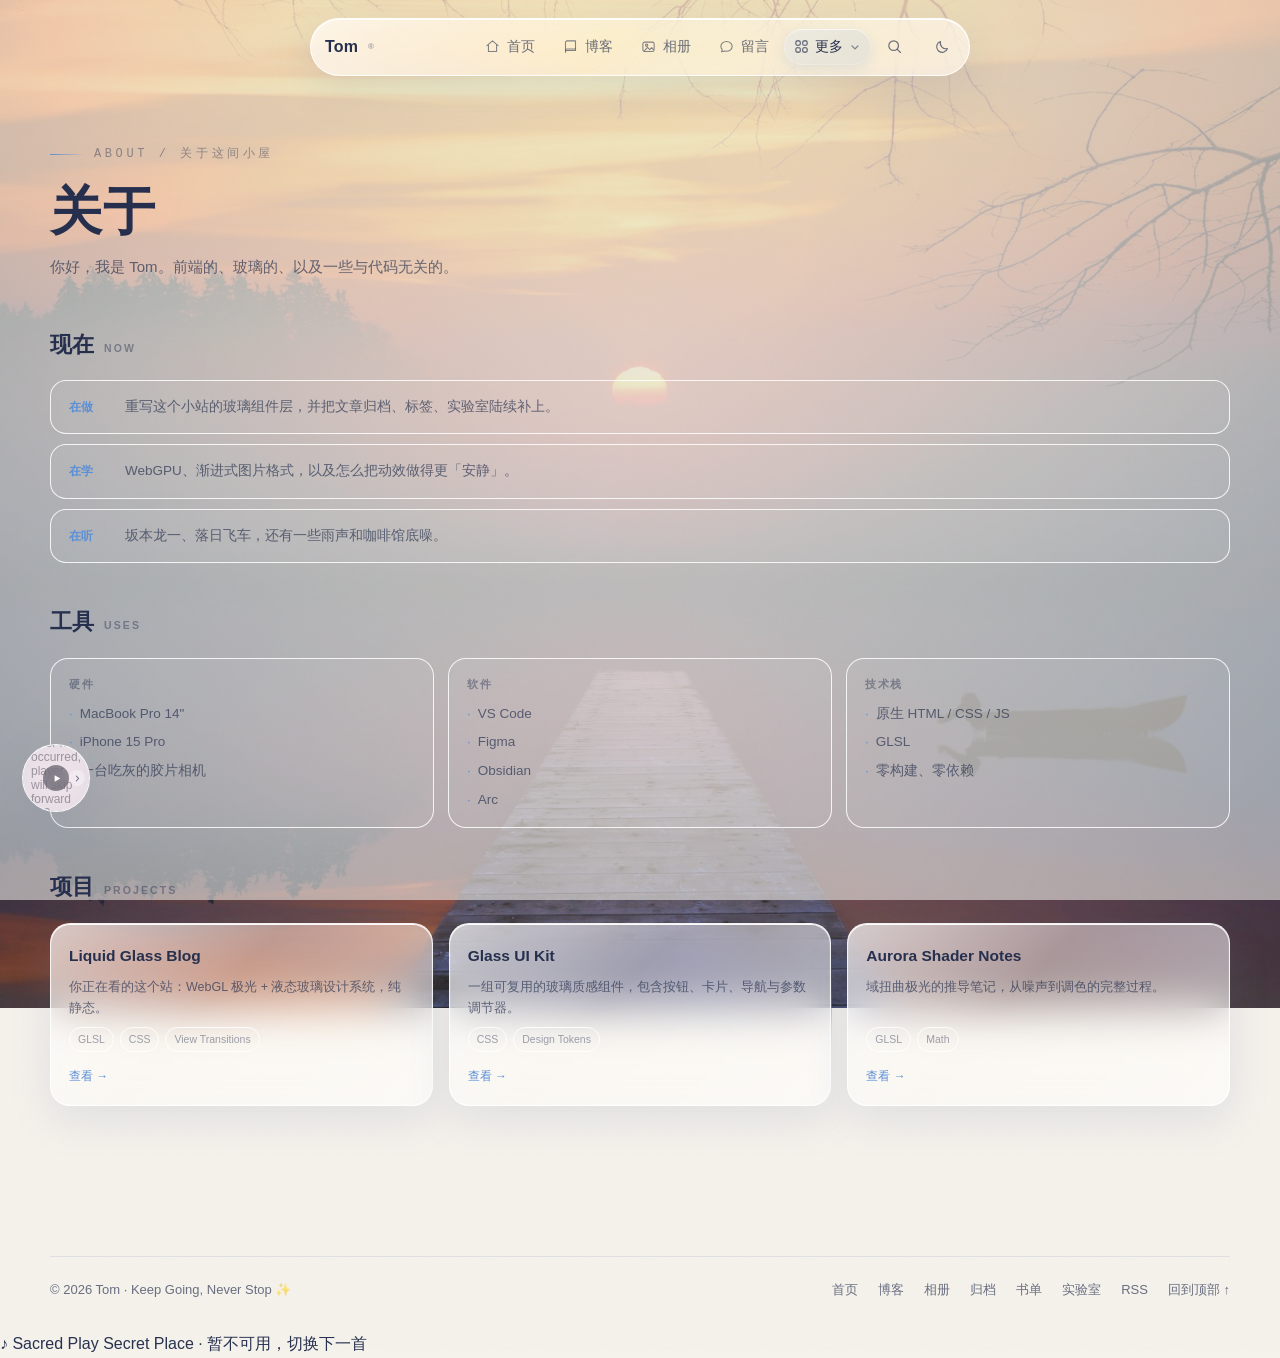
==== commit 7bb6221e: "fix: 更多菜单改为 body 层定位，避免移动端顶栏裁切；优化浅色主题时间线" ====
--- a/about.html
+++ b/about.html
@@ -18,8 +18,8 @@
       } catch (e) { }
     })();
   </script>
-  <link rel="stylesheet" href="assets/vendor/APlayer.min.css?v=20261144">
-  <link rel="stylesheet" href="assets/css/style.css?v=20261144">
+  <link rel="stylesheet" href="assets/vendor/APlayer.min.css?v=20261145">
+  <link rel="stylesheet" href="assets/css/style.css?v=20261145">
 </head>
 <body class="sub-page">
   <span id="top" aria-hidden="true"></span>
@@ -108,12 +108,12 @@
     </defs>
   </svg>
 
-  <script src="assets/js/data.js?v=20261144"></script>
-  <script src="assets/js/shader.js?v=20261144"></script>
-  <script src="assets/js/main.js?v=20261144"></script>
-  <script src="assets/js/extra.js?v=20261144"></script>
-  <script src="assets/js/post.js?v=20261144"></script>
-  <script src="assets/vendor/APlayer.min.js?v=20261144"></script>
-  <script src="assets/js/music.js?v=20261144"></script>
+  <script src="assets/js/data.js?v=20261145"></script>
+  <script src="assets/js/shader.js?v=20261145"></script>
+  <script src="assets/js/main.js?v=20261145"></script>
+  <script src="assets/js/extra.js?v=20261145"></script>
+  <script src="assets/js/post.js?v=20261145"></script>
+  <script src="assets/vendor/APlayer.min.js?v=20261145"></script>
+  <script src="assets/js/music.js?v=20261145"></script>
 </body>
 </html>
--- a/assets/css/style.css
+++ b/assets/css/style.css
@@ -2122,8 +2122,9 @@
 .nav-more.open .more-btn .chev { transform: rotate(180deg); }
 
 .nav-more-menu {
-  position: absolute; top: calc(100% + 12px); right: 0; z-index: 90;
-  min-width: 216px; padding: 8px; border-radius: 20px;
+  position: fixed; top: 0; left: 0; z-index: 95;
+  min-width: 216px; max-height: calc(100vh - 96px); overflow-y: auto;
+  padding: 8px; border-radius: 20px;
   background: linear-gradient(150deg, var(--glass-a), var(--glass-b));
   -webkit-backdrop-filter: blur(24px) saturate(1.7);
   backdrop-filter: blur(24px) saturate(1.7);
@@ -2133,7 +2134,7 @@
   transform-origin: top right;
   transition: opacity .22s var(--ease-out), transform .22s var(--ease-out), visibility .22s;
 }
-.nav-more.open .nav-more-menu { opacity: 1; visibility: visible; transform: none; }
+.nav-more-menu.open { opacity: 1; visibility: visible; transform: none; }
 .nav-more-menu a {
   display: flex; align-items: baseline; justify-content: space-between; gap: 14px;
   padding: 9px 12px; border-radius: 12px;
@@ -2231,12 +2232,12 @@
   position: absolute; left: -5px; top: 24px;
   width: 9px; height: 9px; border-radius: 50%;
   background: var(--c);
-  box-shadow: 0 0 0 4px rgba(8, 12, 26, .9), 0 0 14px var(--c);
+  box-shadow: 0 0 0 4px var(--bg), 0 0 14px var(--c);
 }
 .arc-row {
   display: flex; align-items: baseline; gap: 16px;
   padding: 15px 4px;
-  border-bottom: 1px dashed rgba(255, 255, 255, .07);
+  border-bottom: 1px dashed var(--glass-border);
 }
 .arc-date { flex: none; width: 54px; font-family: var(--font-mono); font-size: 11.5px; color: var(--text-faint); }
 .arc-main { flex: 1; min-width: 0; display: flex; flex-direction: column; gap: 3px; }
@@ -2464,7 +2465,6 @@
 @media (max-width: 720px) {
   .more-btn { gap: 4px; padding: 8px 7px; font-size: 12.5px; }
   .more-btn > svg:first-child { width: 14px; height: 14px; }
-  .nav-more-menu { right: -70px; min-width: 190px; }
   .palette { padding-top: 8vh; }
   .palette-foot { gap: 10px; }
   .arc-side { display: none; }
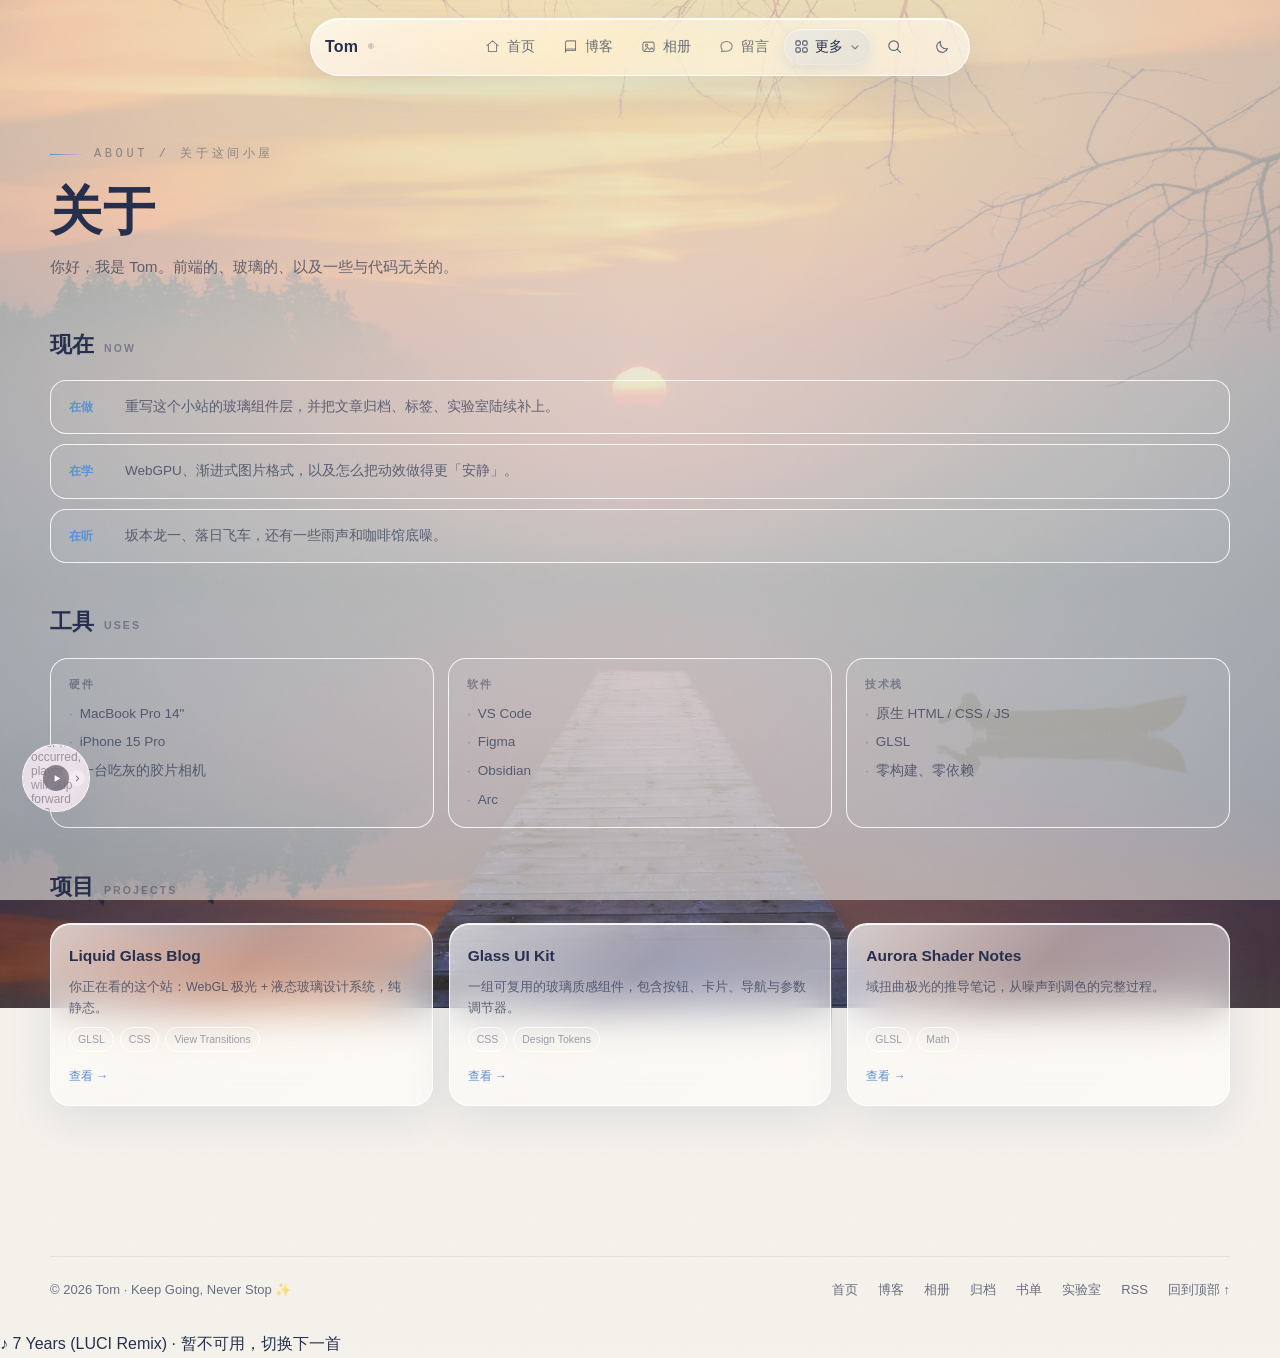
==== commit d62d7386: "feat(books): 真实书目数据与本地封面；fix: 恢复 SPA 转场收尾，音乐跨页续播与进度记忆" ====
--- a/about.html
+++ b/about.html
@@ -18,8 +18,8 @@
       } catch (e) { }
     })();
   </script>
-  <link rel="stylesheet" href="assets/vendor/APlayer.min.css?v=20261145">
-  <link rel="stylesheet" href="assets/css/style.css?v=20261145">
+  <link rel="stylesheet" href="assets/vendor/APlayer.min.css?v=20261149">
+  <link rel="stylesheet" href="assets/css/style.css?v=20261149">
 </head>
 <body class="sub-page">
   <span id="top" aria-hidden="true"></span>
@@ -108,12 +108,12 @@
     </defs>
   </svg>
 
-  <script src="assets/js/data.js?v=20261145"></script>
-  <script src="assets/js/shader.js?v=20261145"></script>
-  <script src="assets/js/main.js?v=20261145"></script>
-  <script src="assets/js/extra.js?v=20261145"></script>
-  <script src="assets/js/post.js?v=20261145"></script>
-  <script src="assets/vendor/APlayer.min.js?v=20261145"></script>
-  <script src="assets/js/music.js?v=20261145"></script>
+  <script src="assets/js/data.js?v=20261149"></script>
+  <script src="assets/js/shader.js?v=20261149"></script>
+  <script src="assets/js/main.js?v=20261149"></script>
+  <script src="assets/js/extra.js?v=20261149"></script>
+  <script src="assets/js/post.js?v=20261149"></script>
+  <script src="assets/vendor/APlayer.min.js?v=20261149"></script>
+  <script src="assets/js/music.js?v=20261149"></script>
 </body>
 </html>
--- a/assets/css/style.css
+++ b/assets/css/style.css
@@ -2301,37 +2301,68 @@
 
 /* ---------- 21.7 书单 ---------- */
 .books-filter { margin-bottom: 22px; }
-.books-grid { display: grid; grid-template-columns: repeat(auto-fill, minmax(268px, 1fr)); gap: 18px; }
-.book-card { display: flex; gap: 14px; padding: 14px; border-radius: 20px; }
+.books-grid {
+  display: grid;
+  grid-template-columns: repeat(auto-fill, minmax(206px, 1fr));
+  gap: 22px;
+  align-items: stretch;
+}
+.book-card { display: flex; flex-direction: column; padding: 12px; border-radius: 20px; }
 .book-card[hidden] { display: none; }
 .book-cover {
-  flex: none; width: 82px; aspect-ratio: 3 / 4;
-  display: flex; flex-direction: column; justify-content: space-between;
-  padding: 9px; border-radius: 8px; overflow: hidden;
-  color: #0d1226;
+  position: relative; display: block; width: 100%; aspect-ratio: 2 / 3;
+  border-radius: 12px; overflow: hidden;
   background: linear-gradient(150deg,
-    color-mix(in srgb, var(--bc) 88%, #fff),
-    color-mix(in srgb, var(--bc) 52%, #161c33));
-  box-shadow: 3px 4px 14px rgba(4, 8, 20, .35), inset -1px 0 0 rgba(255, 255, 255, .35);
-}
-.book-cover b {
-  font-size: 10.5px; line-height: 1.35; font-weight: 700;
+    color-mix(in srgb, var(--bc) 82%, #fff),
+    color-mix(in srgb, var(--bc) 46%, #161c33));
+  box-shadow: 0 12px 28px rgba(4, 8, 20, .28), inset -1px 0 0 rgba(255, 255, 255, .2);
+  transition: transform .35s var(--ease-out), box-shadow .35s var(--ease-out);
+}
+.book-cover:hover { transform: translateY(-3px); box-shadow: 0 18px 36px rgba(4, 8, 20, .36); }
+.book-cover img { display: block; width: 100%; height: 100%; object-fit: cover; }
+.book-info { flex: 1; display: flex; flex-direction: column; gap: 5px; padding: 12px 4px 2px; }
+.book-head { display: flex; align-items: flex-start; justify-content: space-between; gap: 8px; }
+.book-head h3 { font-size: 14.5px; font-weight: 650; line-height: 1.4; }
+.book-sub {
+  font-size: 11px; line-height: 1.5; color: var(--text-faint);
+  display: -webkit-box; -webkit-line-clamp: 2; -webkit-box-orient: vertical; overflow: hidden;
+}
+.book-meta { font-size: 11.5px; line-height: 1.55; color: var(--text-dim); }
+.book-note {
+  font-size: 12px; line-height: 1.7; color: var(--text-dim);
   display: -webkit-box; -webkit-line-clamp: 4; -webkit-box-orient: vertical; overflow: hidden;
 }
-.book-cover span { font-size: 8px; opacity: .72; }
-.book-info { flex: 1; min-width: 0; display: flex; flex-direction: column; gap: 4px; }
-.book-info h3 { font-size: 14.5px; font-weight: 650; line-height: 1.35; }
-.book-meta { font-size: 11.5px; color: var(--text-faint); }
-.book-note { font-size: 12px; line-height: 1.65; color: var(--text-dim); }
-.book-foot { display: flex; align-items: center; justify-content: space-between; gap: 8px; margin-top: auto; padding-top: 4px; }
 .book-status {
-  font-size: 10.5px; padding: 2px 8px; border-radius: 999px;
-  border: 1px solid var(--glass-border); color: var(--text-faint);
+  flex: none; margin-top: 1px; padding: 2px 8px; border-radius: 999px;
+  font-size: 10.5px; border: 1px solid var(--glass-border); color: var(--text-faint);
 }
 .book-status.s-done { color: #8fc7ab; border-color: rgba(143, 199, 171, .4); }
 .book-status.s-reading { color: #d9bd85; border-color: rgba(217, 189, 133, .4); }
 .book-status.s-wish { color: #a19ae4; border-color: rgba(161, 154, 228, .4); }
+.book-progress {
+  position: relative; height: 4px; margin: 8px 0 4px;
+  border-radius: 4px; background: rgba(255, 255, 255, .12);
+}
+.book-progress i {
+  position: absolute; left: 0; top: 0; bottom: 0; border-radius: 4px;
+  background: linear-gradient(90deg, var(--accent), var(--accent-3));
+  box-shadow: 0 0 10px color-mix(in srgb, var(--accent) 55%, transparent);
+}
+.book-progress span {
+  position: absolute; right: 0; bottom: 7px;
+  font-family: var(--font-mono); font-size: 10px; color: var(--text-faint);
+}
+.book-foot {
+  display: flex; align-items: center; justify-content: space-between; gap: 8px;
+  margin-top: auto; padding-top: 7px;
+  border-top: 1px dashed var(--glass-border);
+}
 .book-rate { font-size: 11px; letter-spacing: .06em; color: #d9bd85; }
+.book-pages { font-size: 10.5px; color: var(--text-faint); }
+.book-extra { display: flex; align-items: center; justify-content: space-between; gap: 8px; }
+.book-isbn { font-family: var(--font-mono); font-size: 9.5px; letter-spacing: .02em; color: var(--text-faint); }
+.book-link { font-size: 10.5px; color: var(--accent-l, var(--accent)); white-space: nowrap; }
+.book-link:hover { text-decoration: underline; }
 
 /* ---------- 21.8 关于 ---------- */
 .about-block { margin-bottom: 40px; }
@@ -2471,7 +2502,13 @@
   .arc-row { flex-wrap: wrap; gap: 6px 12px; }
   .arc-main em { white-space: normal; }
   .tp-tag { display: none; }
-  .books-grid { grid-template-columns: 1fr; }
+  .books-grid { grid-template-columns: repeat(2, minmax(0, 1fr)); gap: 12px; }
+  .book-card { padding: 8px; border-radius: 16px; }
+  .book-info { padding: 9px 2px 1px; }
+  .book-head h3 { font-size: 12.5px; }
+  .book-sub, .book-meta { font-size: 10px; }
+  .book-note { font-size: 10.5px; -webkit-line-clamp: 3; }
+  .book-isbn { display: none; }
   .now-list li { gap: 10px; }
   .lab-row { grid-template-columns: 68px 1fr 48px; }
 }
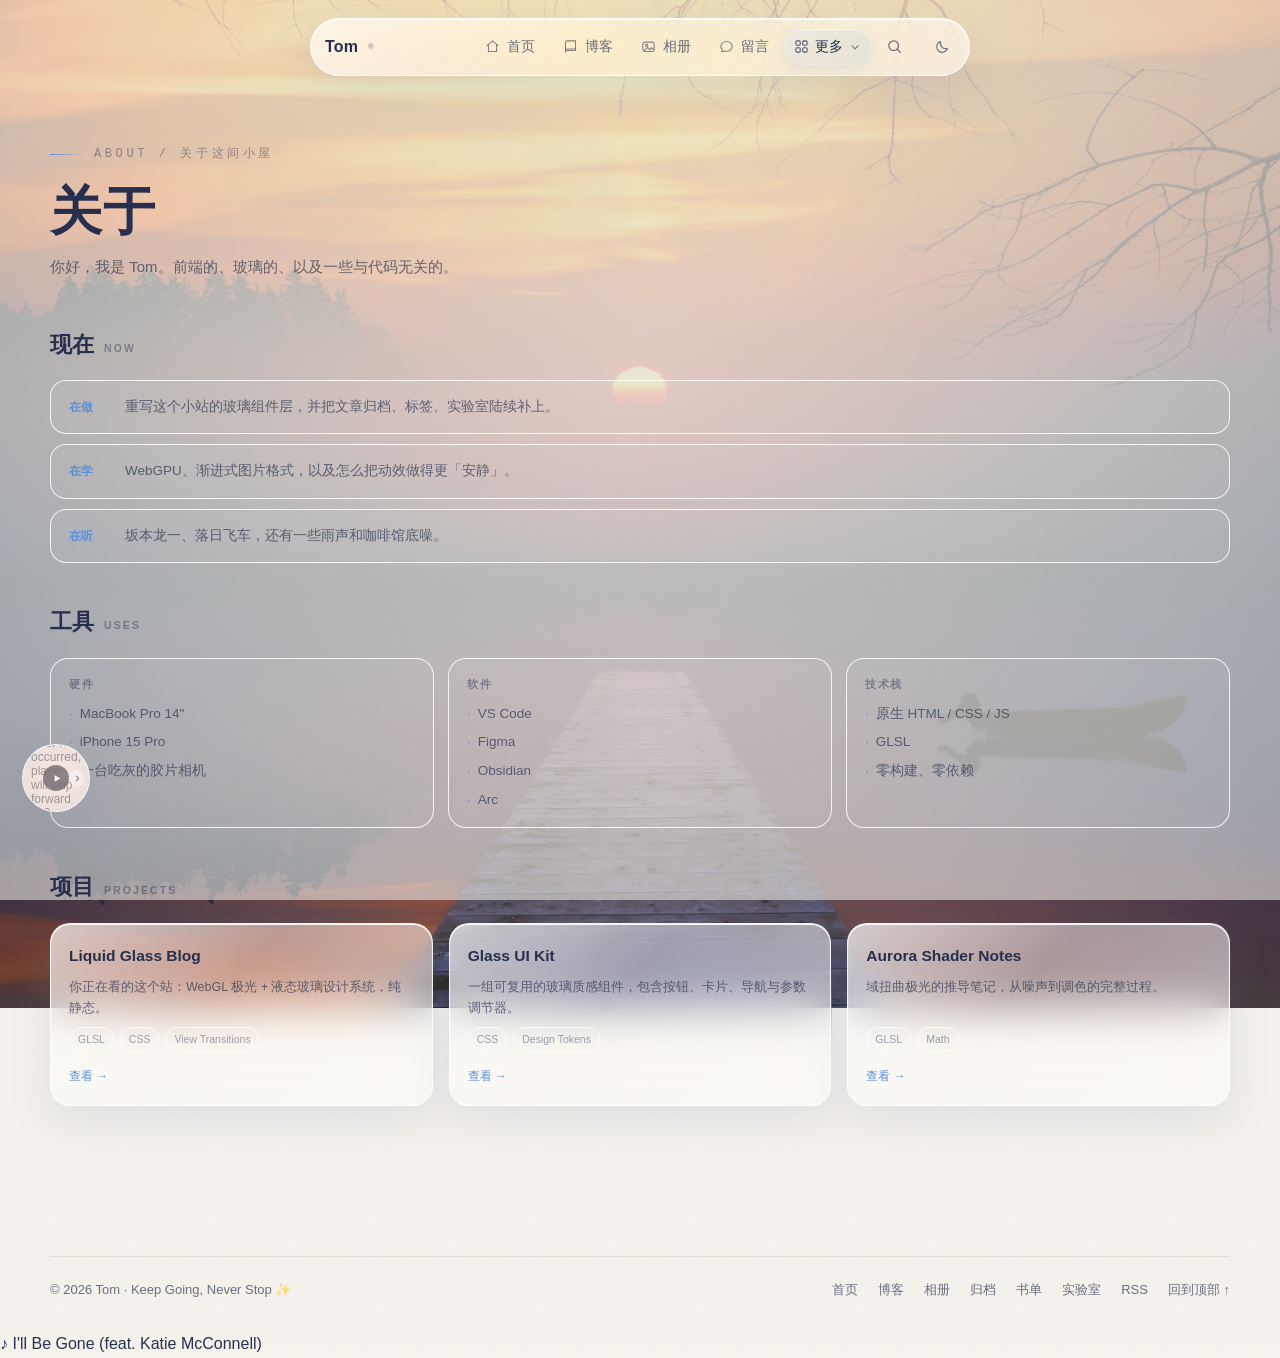
==== commit 01a32d9c: "checkpoint: 保存进行中改动（APlayer 音乐播放器、全局 toast、缓存版本参数）" ====
--- a/about.html
+++ b/about.html
@@ -18,8 +18,8 @@
       } catch (e) { }
     })();
   </script>
-  <link rel="stylesheet" href="assets/vendor/APlayer.min.css?v=20261149">
-  <link rel="stylesheet" href="assets/css/style.css?v=20261149">
+  <link rel="stylesheet" href="assets/vendor/APlayer.min.css?v=20261145">
+  <link rel="stylesheet" href="assets/css/style.css?v=20261145">
 </head>
 <body class="sub-page">
   <span id="top" aria-hidden="true"></span>
@@ -108,12 +108,12 @@
     </defs>
   </svg>
 
-  <script src="assets/js/data.js?v=20261149"></script>
-  <script src="assets/js/shader.js?v=20261149"></script>
-  <script src="assets/js/main.js?v=20261149"></script>
-  <script src="assets/js/extra.js?v=20261149"></script>
-  <script src="assets/js/post.js?v=20261149"></script>
-  <script src="assets/vendor/APlayer.min.js?v=20261149"></script>
-  <script src="assets/js/music.js?v=20261149"></script>
+  <script src="assets/js/data.js?v=20261145"></script>
+  <script src="assets/js/shader.js?v=20261145"></script>
+  <script src="assets/js/main.js?v=20261145"></script>
+  <script src="assets/js/extra.js?v=20261145"></script>
+  <script src="assets/js/post.js?v=20261145"></script>
+  <script src="assets/vendor/APlayer.min.js?v=20261145"></script>
+  <script src="assets/js/music.js?v=20261145"></script>
 </body>
 </html>
--- a/assets/css/style.css
+++ b/assets/css/style.css
@@ -2088,6 +2088,29 @@
 .aplayer .aplayer-volume-bar-wrap .aplayer-volume-bar { background: rgba(120, 130, 170, 0.18) !important; border-radius: 99px !important; }
 .aplayer .aplayer-volume-bar-wrap .aplayer-volume { background: linear-gradient(90deg, var(--accent), var(--accent-2)) !important; }
 
+/* 全局提示浮标 */
+.app-toast {
+  position: fixed;
+  left: 50%;
+  bottom: 30px;
+  transform: translateX(-50%) translateY(12px);
+  z-index: 180;
+  padding: 11px 22px;
+  border-radius: 999px;
+  font-size: 13px;
+  color: var(--text);
+  background: linear-gradient(135deg, var(--glass-a), var(--glass-b));
+  -webkit-backdrop-filter: blur(16px);
+  backdrop-filter: blur(16px);
+  border: 1px solid var(--glass-border);
+  box-shadow: var(--glass-shadow), inset 0 1px 0 var(--glass-hi);
+  opacity: 0;
+  pointer-events: none;
+  transition: opacity 0.3s ease, transform 0.3s var(--ease-out);
+  white-space: nowrap;
+}
+.app-toast.show { opacity: 1; transform: translateX(-50%) translateY(0); }
+
 /* ---------- 20. 动效减弱 ---------- */
 @media (prefers-reduced-motion: reduce) {
   html { scroll-behavior: auto; }
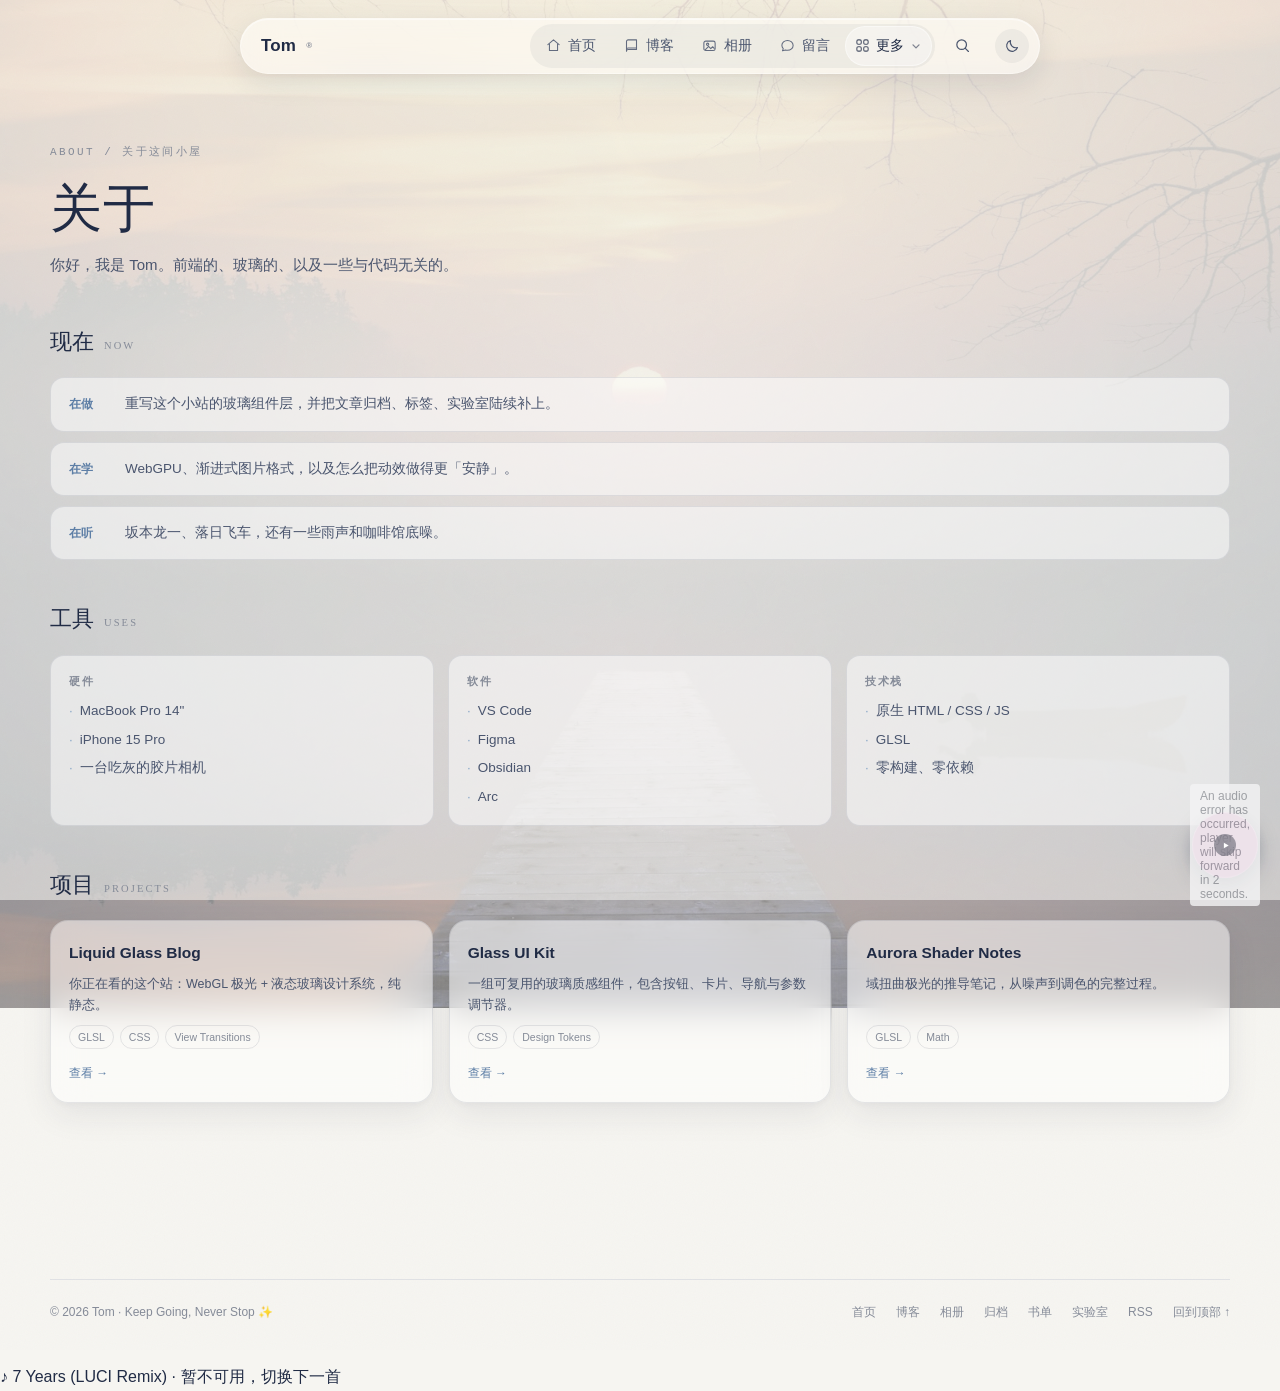
==== commit 8e1e24fc: "chore(repo): 发布前整理——纳入统一玻璃样式 quiet-glass.css 与设计调研文档；忽略旧版备份 _backup/" ====
--- a/about.html
+++ b/about.html
@@ -20,6 +20,7 @@
   </script>
   <link rel="stylesheet" href="assets/vendor/APlayer.min.css?v=20261145">
   <link rel="stylesheet" href="assets/css/style.css?v=20261145">
+  <link rel="stylesheet" href="assets/css/quiet-glass.css?v=9">
 </head>
 <body class="sub-page">
   <span id="top" aria-hidden="true"></span>
@@ -114,6 +115,6 @@
   <script src="assets/js/extra.js?v=20261145"></script>
   <script src="assets/js/post.js?v=20261145"></script>
   <script src="assets/vendor/APlayer.min.js?v=20261145"></script>
-  <script src="assets/js/music.js?v=20261145"></script>
+  <script src="assets/js/music.js?v=9"></script>
 </body>
 </html>
--- a/assets/css/style.css
+++ b/assets/css/style.css
@@ -14,8 +14,8 @@
   --glass-a: rgba(255, 255, 255, 0.09);
   --glass-b: rgba(255, 255, 255, 0.03);
   --glass-c: rgba(255, 255, 255, 0.06);
-  --glass-border: rgba(255, 255, 255, 0.14);
-  --glass-hi: rgba(255, 255, 255, 0.34);
+  --glass-border: rgba(255, 255, 255, 0.17);
+  --glass-hi: rgba(255, 255, 255, 0.38);
   --glass-shadow: 0 8px 32px rgba(2, 4, 16, 0.38);
 
   --accent: #8fc9ee;
@@ -593,6 +593,7 @@
 }
 .btn svg { width: 15px; height: 15px; transition: transform 0.35s var(--ease-out); }
 .btn:hover svg { transform: translateX(3px); }
+.btn:active { transform: scale(0.97); }
 .btn-primary {
   color: #26304e;
   background: linear-gradient(135deg, rgba(255, 255, 255, 0.94), rgba(255, 255, 255, 0.62));
@@ -1168,8 +1169,16 @@
   color: var(--text-dim);
 }
 .footer-links { display: flex; gap: 20px; }
-.footer-links a { color: var(--text-dim); transition: color 0.3s; }
-.footer-links a:hover { color: var(--accent); }
+.footer-links a {
+  color: var(--text-dim);
+  text-decoration: none;
+  background-image: linear-gradient(currentColor, currentColor);
+  background-size: 0% 1px;
+  background-position: 0 100%;
+  background-repeat: no-repeat;
+  transition: color 0.3s, background-size 0.3s var(--ease-out);
+}
+.footer-links a:hover { color: var(--accent); background-size: 100% 1px; }
 
 #to-top {
   position: fixed;
@@ -1207,7 +1216,13 @@
 
 .post-main { position: relative; z-index: 2; padding: 150px 0 60px; }
 
-.post-hero { max-width: 780px; margin: 0 auto 40px; padding-inline: 24px; }
+/* 与正文玻璃卡同一栅格：标题/标签/元信息的左缘与正文文本严格对齐 */
+.post-hero {
+  width: min(1180px, calc(100% - 48px));
+  margin: 0 auto 40px;
+  padding-inline: clamp(28px, 5vw, 64px);
+}
+.post-hero > * { max-width: 780px; }
 .back-link {
   margin-bottom: 22px;
   font-size: 12.5px;
@@ -1260,7 +1275,19 @@
   background: linear-gradient(180deg, rgba(255, 255, 255, 0.42), rgba(255, 255, 255, 0.24) 30%, rgba(255, 255, 255, 0.46));
 }
 
-.prose { font-size: 16px; line-height: 1.95; color: var(--text); max-width: 720px; }
+.prose { font-size: 16px; line-height: 1.95; color: var(--text); max-width: 720px; line-break: strict; }
+.prose p { text-wrap: pretty; }
+/* 正文链接：常驻半透明下划线 → hover 提亮为 accent（text-decoration-color 可平滑过渡） */
+.prose a {
+  color: inherit;
+  font-weight: 550;
+  text-decoration: underline;
+  text-decoration-thickness: 1.5px;
+  text-underline-offset: 4px;
+  text-decoration-color: color-mix(in srgb, var(--accent) 45%, transparent);
+  transition: color 0.2s ease, text-decoration-color 0.2s ease;
+}
+.prose a:hover { color: var(--accent); text-decoration-color: var(--accent); }
 .prose > p:first-of-type::first-letter {
   float: left;
   font-size: 3.4em;
@@ -1274,7 +1301,7 @@
 }
 .prose h2 {
   margin: 2.2em 0 0.9em;
-  font-size: 23px;
+  font-size: 24px;
   font-weight: 800;
   letter-spacing: 0.01em;
   display: flex;
@@ -1290,7 +1317,7 @@
   background: linear-gradient(180deg, var(--accent), var(--accent-2));
   box-shadow: 0 0 12px color-mix(in srgb, var(--accent) 55%, transparent);
 }
-.prose h3 { margin: 1.8em 0 0.7em; font-size: 18.5px; font-weight: 700; scroll-margin-top: 110px; }
+.prose h3 { margin: 1.8em 0 0.7em; font-size: 20px; font-weight: 700; scroll-margin-top: 110px; }
 .prose p { margin: 0.9em 0; color: var(--text-dim); }
 .prose p strong { color: var(--text); font-weight: 650; }
 .prose ul { margin: 1em 0; padding-left: 4px; list-style: none; }
--- a/assets/css/quiet-glass.css
+++ b/assets/css/quiet-glass.css
@@ -0,0 +1,966 @@
+/* ============================================================
+   Quiet Glass · 静谧玻璃
+   Editorial Minimalism × Liquid Glass × Natural Photography
+   覆盖层：在 style.css 之后加载，以同优先级 / 更高优先级覆盖旧规则。
+   玻璃只用于导航、播放器、搜索、悬浮控件；内容层保持轻盈纸面。
+   ============================================================ */
+
+/* ---------- 0. 字体 ---------- */
+@font-face {
+  font-family: 'QuietSerif';
+  src: local('Georgia'), local('Times New Roman'), local('Noto Serif SC'), local('Songti SC'), local('SimSun');
+  font-display: swap;
+}
+:root {
+  --font-serif: 'Georgia', 'Noto Serif SC', 'Songti SC', 'SimSun', serif;
+  --font-en-serif: 'Georgia', 'Times New Roman', serif;
+
+  /* 色板（Quiet Glass 规范） */
+  --paper: #F6F5F1;
+  --ink: #202B45;
+  --ink-dim: #4A556E;
+  --ink-mute: #858B98;
+  --ink-faint: #A9AEBA;
+  --accent-quiet: #8CA9C8;
+  --accent-deep: #5E7FA6;
+  --accent-soft: #A9C2DA;
+  --radius-card: 18px;
+  --radius-lg: 22px;
+
+  /* 玻璃变量（克制版） */
+  --glass-a: rgba(255, 255, 255, .55);
+  --glass-b: rgba(255, 255, 255, .38);
+  --glass-c: rgba(255, 255, 255, .30);
+  --glass-border: rgba(32, 43, 69, .10);
+  --glass-hi: rgba(255, 255, 255, .55);
+  --glass-shadow: 0 12px 32px rgba(32, 43, 69, .08), 0 2px 8px rgba(32, 43, 69, .04);
+  --shadow-card: 0 2px 10px rgba(32, 43, 69, .04);
+  --shadow-soft: 0 4px 20px rgba(32, 43, 69, .06);
+
+  /* 兼容旧变量映射 */
+  --bg: var(--paper);
+  --text: var(--ink);
+  --text-dim: var(--ink-dim);
+  --text-faint: var(--ink-mute);
+  --accent: var(--accent-quiet);
+  --accent-2: #9DB7CF;
+  --accent-3: #B9CBD9;
+  --accent-l: var(--accent-deep);
+  --accent-rgb: 140, 169, 200;
+
+  --fs-display: clamp(38px, 4.2vw, 56px);
+  --fs-h1: clamp(28px, 3vw, 40px);
+  --fs-h2: clamp(22px, 2.2vw, 28px);
+}
+
+[data-theme="dark"] {
+  --paper: #161B26;
+  --ink: #E8EAF0;
+  --ink-dim: #B6BCCB;
+  --ink-mute: #7F8697;
+  --ink-faint: #5A6172;
+  --accent-quiet: #93B1CC;
+  --accent-deep: #B0C9E2;
+  --glass-a: rgba(28, 34, 48, .58);
+  --glass-b: rgba(28, 34, 48, .42);
+  --glass-c: rgba(28, 34, 48, .34);
+  --glass-border: rgba(232, 234, 240, .09);
+  --glass-hi: rgba(232, 234, 240, .16);
+  --glass-shadow: 0 12px 32px rgba(0, 0, 0, .32), 0 2px 8px rgba(0, 0, 0, .2);
+  --shadow-card: 0 2px 10px rgba(0, 0, 0, .2);
+  --shadow-soft: 0 4px 20px rgba(0, 0, 0, .24);
+}
+
+/* ---------- 1. 背景：保留自然摄影，去饱和让文字成为主体 ---------- */
+.bg-photo {
+  opacity: .5;
+  filter: saturate(.62) brightness(1.04);
+}
+[data-theme="dark"] .bg-photo {
+  opacity: .26;
+  filter: saturate(.6) brightness(.92);
+}
+#aurora { opacity: .12; }
+.cover-page #aurora { opacity: .26; }
+.grain { opacity: .05; }
+.bg-veil { background: var(--paper); }
+
+/* 封面（首页）保留摄影氛围，但降低浑浊感 */
+.cover-page .bg-photo { opacity: 1; filter: saturate(.82) brightness(1); }
+.cover-page .bg-shade {
+  background:
+    radial-gradient(85% 60% at 50% 42%, rgba(12, 18, 32, .18) 0%, transparent 62%),
+    linear-gradient(180deg, rgba(10, 16, 30, .34) 0%, rgba(10, 16, 30, .06) 30%, rgba(10, 16, 30, .10) 62%, rgba(8, 12, 24, .62) 100%);
+}
+
+/* ---------- 2. 导航：缩窄、降边框亮度、更清透 ---------- */
+.topbar {
+  top: 18px;
+  width: min(800px, calc(100% - 40px));
+  padding: 5px 10px 5px 16px;
+  gap: 8px;
+  border-radius: 999px;
+  background: rgba(255, 255, 255, .55);
+  -webkit-backdrop-filter: blur(18px) saturate(1.5);
+  backdrop-filter: blur(18px) saturate(1.5);
+  border: 1px solid rgba(255, 255, 255, .35);
+  box-shadow: 0 8px 28px rgba(20, 30, 55, .10), inset 0 1px 0 rgba(255, 255, 255, .5);
+}
+[data-theme="dark"] .topbar {
+  background: rgba(24, 30, 44, .55);
+  border: 1px solid rgba(232, 234, 240, .10);
+  box-shadow: 0 8px 28px rgba(0, 0, 0, .3), inset 0 1px 0 rgba(232, 234, 240, .08);
+}
+.topbar::before, .topbar::after { display: none; }  /* 去掉极光折射描边，避免浑浊 */
+.brand { font-size: 17px; padding: 7px 10px 7px 4px; }
+.top-links { padding: 3px; gap: 2px; background: rgba(32, 43, 69, .05); }
+[data-theme="dark"] .top-links { background: rgba(232, 234, 240, .05); }
+.top-links a { padding: 7px 13px; font-size: 13.5px; font-weight: 500; color: var(--ink-dim); }
+.top-links a.active { color: var(--ink); }
+.top-links a:hover { color: var(--ink); }
+/* 指示器：柔和半透明，与导航壳融合，不做生硬白色矩形 */
+.top-indicator {
+  background: rgba(255, 255, 255, .38);
+  border-radius: 999px;
+  box-shadow: none;
+  border: 1px solid rgba(255, 255, 255, .45);
+}
+[data-theme="dark"] .top-indicator { background: rgba(232, 234, 240, .12); box-shadow: none; border-color: rgba(232, 234, 240, .12); }
+.top-links { border-radius: 999px; }
+.theme-dot { width: 34px; height: 34px; border-color: transparent; background: rgba(32, 43, 69, .05); }
+[data-theme="dark"] .theme-dot { background: rgba(232, 234, 240, .06); }
+
+/* 更多下拉 */
+.more-btn { font-size: 13.5px; color: var(--ink-dim); }
+.nav-more-menu {
+  border-radius: 16px;
+  background: rgba(255, 255, 255, .8);
+  border: 1px solid rgba(32, 43, 69, .08);
+  box-shadow: 0 16px 40px rgba(32, 43, 69, .12);
+}
+[data-theme="dark"] .nav-more-menu { background: rgba(28, 34, 48, .85); border-color: rgba(232, 234, 240, .08); }
+
+/* ---------- 3. 首页封面：诗句更轻、英文衬线、层次拉开 ---------- */
+.splash-content { text-align: center; }
+.splash-line { gap: 12px; }
+.splash-brandmark { font-size: 11px; letter-spacing: .42em; }
+.splash-poem {
+  font-size: clamp(26px, 3.4vw, 42px);
+  font-weight: 500;
+  line-height: 1.5;
+  text-shadow: 0 1px 14px rgba(0, 0, 0, .35);
+  margin-bottom: 4px;
+}
+.splash-en {
+  font-family: var(--font-en-serif);
+  font-style: italic;
+  font-weight: 400;
+  font-size: clamp(12px, 1.2vw, 15px);
+  letter-spacing: .02em;
+  color: rgba(255, 255, 255, .82);
+  text-shadow: 0 1px 10px rgba(0, 0, 0, .4);
+  margin-top: 14px;
+  margin-bottom: 30px;
+}
+.splash-ctas .btn-ghost {
+  background: rgba(255, 255, 255, .14);
+  border: 1px solid rgba(255, 255, 255, .32);
+  box-shadow: none;
+}
+.splash-ctas .btn-ghost:hover { background: rgba(255, 255, 255, .24); box-shadow: none; }
+/* 封面独立音符按钮与右下角 APlayer 重复 —— 统一为右下角悬浮控件 */
+.splash-music { display: none; }
+
+/* 首页：去掉左下角大音乐卡（统一右下角），统计改轻量底栏 */
+.splash-corner {
+  left: 50%;
+  right: auto;
+  bottom: 30px;
+  transform: translateX(-50%);
+  justify-content: center;
+  pointer-events: none;
+}
+.splash-year { display: none; }
+.splash-stats {
+  background: transparent;
+  border: none;
+  box-shadow: none;
+  -webkit-backdrop-filter: none;
+  backdrop-filter: none;
+  padding: 6px 4px;
+  font-size: 12px;
+  gap: 12px;
+  color: rgba(255, 255, 255, .72);
+}
+.splash-stats b { font-size: 14px; font-weight: 500; }
+.splash-stats::before, .splash-stats::after { display: none; }
+.splash-hint { color: rgba(255, 255, 255, .6); font-size: 11px; margin-top: 10px; }
+.splash-scroll span { background: rgba(255, 255, 255, .4); }
+.splash-scroll i { background: rgba(255, 255, 255, .9); }
+
+/* ---------- 4. 音乐播放器：统一右下角悬浮控件 ---------- */
+.aplayer.aplayer-fixed { left: auto !important; right: 22px !important; bottom: 22px !important; }
+.aplayer.aplayer-fixed .aplayer-body {
+  left: auto !important;
+  right: 22px !important;
+  bottom: 22px !important;
+  border-radius: 999px;
+  background: rgba(255, 255, 255, .72);
+  -webkit-backdrop-filter: blur(18px) saturate(1.5);
+  backdrop-filter: blur(18px) saturate(1.5);
+  border: 1px solid rgba(255, 255, 255, .4);
+  box-shadow: 0 10px 32px rgba(32, 43, 69, .14), inset 0 1px 0 rgba(255, 255, 255, .5);
+}
+[data-theme="dark"] .aplayer.aplayer-fixed .aplayer-body {
+  background: rgba(28, 34, 48, .72);
+  border-color: rgba(232, 234, 240, .1);
+}
+/* 收起态：唱片即主体 —— 外壳透明、与圆形唱片同心同尺寸，消除分离感。
+   内联 !important 覆盖 APlayer 写入的内联普通宽度；left:auto 防止 left+right 拉伸。 */
+.aplayer.aplayer-fixed.aplayer-narrow .aplayer-body {
+  width: 66px !important;
+  height: 66px !important;
+  max-width: 66px !important;
+  min-width: 66px !important;
+  left: auto !important;
+  right: 22px !important;
+  border-radius: 50% !important;
+  background: transparent !important;
+  border: none !important;
+  box-shadow: 0 8px 24px rgba(32, 43, 69, .18) !important;
+  -webkit-backdrop-filter: none !important;
+  backdrop-filter: none !important;
+  overflow: visible !important;
+}
+.aplayer.aplayer-fixed.aplayer-narrow .aplayer-pic {
+  width: 66px !important;
+  height: 66px !important;
+  border-radius: 50% !important;
+  box-shadow: inset 0 1px 0 rgba(255, 255, 255, .3), 0 4px 14px rgba(32, 43, 69, .2) !important;
+}
+/* 收起态：info 缩放隐藏仍占位，必须脱离布局，body 才收成纯圆盘 */
+.aplayer.aplayer-fixed.aplayer-narrow .aplayer-info {
+  display: none !important;
+  position: absolute !important;
+  margin: 0 !important;
+  width: 0 !important;
+  padding: 0 !important;
+  border: none !important;
+}
+/* 收起态隐藏 miniswitcher 箭头条，避免圆盘边缘突出小矩形 */
+.aplayer.aplayer-fixed.aplayer-narrow .aplayer-miniswitcher {
+  background: transparent !important;
+  border-radius: 50% !important;
+  width: 18px !important;
+  height: 18px !important;
+  top: auto !important;
+  bottom: 50% !important;
+  right: 2px !important;
+  transform: translateY(50%) !important;
+  opacity: 0;
+  transition: opacity .3s;
+}
+.aplayer.aplayer-fixed.aplayer-narrow:hover .aplayer-miniswitcher { opacity: 1; }
+.aplayer .aplayer-pic { width: 66px !important; height: 66px !important; }
+/* 收起态：封面贴满圆盘，中心播放键更小巧，避免双环 */
+.aplayer.aplayer-narrow .mp-toggle { width: 22px !important; height: 22px !important; background: rgba(16, 22, 38, .34) !important; }
+.aplayer.aplayer-narrow .mp-toggle svg { width: 11px !important; height: 11px !important; }
+.aplayer .aplayer-pic::before { box-shadow: inset 0 0 0 1px rgba(255, 255, 255, .2); }
+.aplayer .aplayer-info .aplayer-music .aplayer-title { font-weight: 600 !important; font-size: 13px !important; }
+.aplayer .aplayer-list { border-radius: 16px !important; margin-bottom: 74px !important; }
+#to-top { right: 22px; bottom: 96px; width: 36px; height: 36px; border-radius: 50%; background: rgba(255,255,255,.6); border: 1px solid rgba(32,43,69,.08); }
+[data-theme="dark"] #to-top { background: rgba(28,34,48,.6); border-color: rgba(232,234,240,.1); }
+
+/* ---------- 5. 通用卡片与按钮：减重 ---------- */
+.glass {
+  background: var(--glass-a);
+  -webkit-backdrop-filter: blur(18px) saturate(1.4);
+  backdrop-filter: blur(18px) saturate(1.4);
+  border: 1px solid var(--glass-border);
+  box-shadow: var(--glass-shadow);
+}
+.glass::before { opacity: .4; }
+.glass::after { opacity: .35; }
+.float-card { animation: none; }  /* 去掉浮动呼吸，编辑式更安静 */
+
+.btn { border-radius: 999px; font-weight: 500; letter-spacing: 0; }
+.btn-primary {
+  background: var(--ink);
+  color: var(--paper);
+  border: 1px solid transparent;
+  box-shadow: none;
+}
+.btn-primary:hover { background: var(--accent-deep); color: #fff; box-shadow: none; transform: translateY(-1px); }
+[data-theme="dark"] .btn-primary { background: var(--accent-quiet); color: #161B26; }
+[data-theme="dark"] .btn-primary:hover { background: var(--accent-deep); }
+.btn-primary::before { display: none; }
+.btn-ghost {
+  background: rgba(255, 255, 255, .5);
+  border: 1px solid var(--glass-border);
+  box-shadow: none;
+  color: var(--ink-dim);
+}
+[data-theme="dark"] .btn-ghost { background: rgba(232, 234, 240, .06); }
+.btn-ghost:hover { box-shadow: none; background: rgba(255, 255, 255, .8); color: var(--ink); }
+
+/* ---------- 6. 博客首页 Hero：去渐变、深蓝灰衬线、整合区域 ---------- */
+.hero { padding: 40px 0 34px; }
+.hero::before { display: none; }
+.hero-layout {
+  display: grid;
+  grid-template-columns: minmax(0, 1.4fr) minmax(0, 1fr);
+  gap: clamp(40px, 6vw, 90px);
+  align-items: center;
+}
+.hero-hello {
+  font-family: var(--font-sans);
+  font-size: 12px;
+  letter-spacing: .2em;
+  text-transform: uppercase;
+  color: var(--ink-mute);
+  display: inline-flex;
+  gap: 10px;
+  align-items: center;
+}
+.hero-hello::before { content: ""; width: 28px; height: 1px; background: var(--accent-quiet); display: inline-block; }
+.hero-title {
+  font-family: var(--font-serif);
+  font-size: var(--fs-display);
+  font-weight: 500;
+  line-height: 1.35;
+  letter-spacing: .01em;
+  color: var(--ink);
+  background: none;
+  -webkit-background-clip: initial;
+  background-clip: initial;
+  -webkit-text-fill-color: var(--ink);
+  margin: 18px 0 20px;
+  max-width: 14em;
+}
+.hero-tagline { font-size: 15px; line-height: 1.9; color: var(--ink-dim); max-width: 30em; }
+.hero-actions { margin-top: 28px; gap: 12px; }
+.hero-figure { border: none; box-shadow: none; padding: 0; background: transparent; -webkit-backdrop-filter: none; backdrop-filter: none; }
+.hero-figure::before, .hero-figure::after { display: none; }
+.hero-frame { border-radius: var(--radius-lg); box-shadow: var(--shadow-soft); }
+.hero-frame img { filter: saturate(.85); }
+.hero-cap { margin-top: 12px; font-size: 11.5px; color: var(--ink-mute); letter-spacing: .04em; }
+.hero-cap b { font-weight: 500; color: var(--ink-dim); }
+.hero-stats {
+  display: flex;
+  gap: 28px;
+  margin-top: 26px;
+  padding: 0;
+  border: none;
+  background: transparent;
+  box-shadow: none;
+  -webkit-backdrop-filter: none;
+  backdrop-filter: none;
+  justify-content: flex-start;
+}
+.hero-stats::before, .hero-stats::after { display: none; }
+.stat-cell { display: flex; flex-direction: column; gap: 2px; }
+.stat-num {
+  font-size: 22px;
+  font-weight: 600;
+  color: var(--ink);
+  background: none;
+  -webkit-text-fill-color: var(--ink);
+  -webkit-background-clip: initial;
+  background-clip: initial;
+  font-family: var(--font-serif);
+}
+.stat-label { font-size: 11px; letter-spacing: .08em; color: var(--ink-mute); }
+.stat-divider { display: none; }
+
+/* ---------- 7. 区块标题 ---------- */
+.sec-head { margin-bottom: 30px; }
+.sec-no { font-size: 11px; letter-spacing: .22em; color: var(--ink-mute); }
+.sec-no::before { display: none; }
+.sec-title { font-family: var(--font-serif); font-size: var(--fs-h2); font-weight: 500; color: var(--ink); }
+.sec-sub { font-size: 14px; color: var(--ink-dim); line-height: 1.8; }
+.page-title { font-family: var(--font-serif); font-weight: 500; color: var(--ink); }
+.page-sub { color: var(--ink-dim); }
+.page-sub b { color: var(--ink); font-weight: 600; }
+
+/* ---------- 8. 文章列表：杂志式、轻卡片 ---------- */
+.layout-grid { grid-template-columns: minmax(0, 1fr) 240px; gap: 40px; align-items: start; }
+.filter-row { gap: 14px; margin-bottom: 26px; align-items: center; }
+.filter-pill {
+  padding: 4px 2px;
+  border-radius: 0;
+  border: none;
+  border-bottom: 2px solid transparent;
+  background: transparent;
+  font-size: 13px;
+  font-weight: 500;
+  color: var(--ink-mute);
+  box-shadow: none;
+}
+.filter-pill:hover { color: var(--ink); box-shadow: none; background: transparent; }
+.filter-pill.active { color: var(--ink); border-bottom-color: var(--accent-quiet); }
+.filter-pill::before { display: none; }
+.search-input {
+  width: 190px;
+  padding: 9px 14px;
+  border-radius: 10px;
+  background: rgba(255, 255, 255, .6);
+  border: 1px solid var(--glass-border);
+  font-size: 13px;
+}
+[data-theme="dark"] .search-input { background: rgba(232, 234, 240, .06); }
+.search-input:focus { box-shadow: none; border-color: var(--accent-quiet); }
+
+/* 主卡片：封面与内容左右、轻边框 */
+.post-card-big {
+  grid-template-columns: minmax(0, .85fr) minmax(0, 1.15fr);
+  border-radius: var(--radius-card);
+  padding: 0;
+  overflow: hidden;
+  background: rgba(255, 255, 255, .55);
+  border: 1px solid var(--glass-border);
+  box-shadow: var(--shadow-card);
+  -webkit-backdrop-filter: blur(10px);
+  backdrop-filter: blur(10px);
+}
+[data-theme="dark"] .post-card-big { background: rgba(28, 34, 48, .5); }
+.post-card-big:hover { box-shadow: var(--shadow-soft); border-color: rgba(140, 169, 200, .4); transform: translateY(-2px); }
+.post-card-big .card-art { min-height: 240px; border-right: 1px solid var(--glass-border); min-width: 0; }
+/* 关键修复：网格子项必须 min-width:0，否则内容把列撑破、标题逐字竖排 */
+.pcb-body { padding: 26px 28px; gap: 10px; min-width: 0; }
+.pcb-title { font-family: var(--font-serif); font-size: 24px; font-weight: 500; line-height: 1.5; overflow-wrap: break-word; }
+.pcb-excerpt { font-size: 13.5px; line-height: 1.85; color: var(--ink-dim); overflow-wrap: break-word; }
+.card-more { font-size: 12.5px; font-weight: 500; color: var(--accent-deep); }
+.card-more::before { display: none; }
+.card-ghost { opacity: .12; font-size: 120px; font-family: var(--font-serif); }
+/* 布局容器与子项都允许收缩，杜绝竖排挤压 */
+.layout-grid, .feed-col, .side-col, .main-col { min-width: 0; }
+.feed-list, .feed-list > * { min-width: 0; }
+.post-card-big, .post-row-card { min-width: 0; width: 100%; }
+.prc-main { min-width: 0; }
+.prc-main h4 { overflow-wrap: break-word; }
+
+/* 列表行：轻量、少边框 */
+.post-row-card {
+  grid-template-columns: 168px minmax(0, 1fr) 32px;
+  padding: 14px;
+  gap: 20px;
+  border-radius: var(--radius-card);
+  background: rgba(255, 255, 255, .45);
+  border: 1px solid transparent;
+  box-shadow: none;
+  -webkit-backdrop-filter: none;
+  backdrop-filter: none;
+}
+[data-theme="dark"] .post-row-card { background: rgba(28, 34, 48, .4); }
+.post-row-card:hover {
+  background: rgba(255, 255, 255, .8);
+  border-color: var(--glass-border);
+  box-shadow: var(--shadow-card);
+  transform: none;
+}
+[data-theme="dark"] .post-row-card:hover { background: rgba(28, 34, 48, .7); }
+.prc-thumb { height: 104px; border-radius: 12px; }
+.prc-main h4 { font-size: 16px; font-weight: 600; line-height: 1.55; font-family: var(--font-sans); }
+.prc-meta { font-size: 12px; color: var(--ink-mute); margin-top: 8px; }
+.row-arrow { width: 30px; height: 30px; color: var(--ink-mute); border-color: transparent; }
+.row-arrow:hover { color: var(--accent-deep); }
+
+.tag-pill {
+  border: none;
+  background: transparent;
+  padding: 0;
+  font-size: 12px;
+  color: var(--c);
+  font-weight: 500;
+}
+.tag-pill::before { width: 4px; height: 4px; box-shadow: none; }
+.meta-dot { background: var(--ink-faint); }
+.year-chip {
+  background: transparent;
+  border: none;
+  box-shadow: none;
+  -webkit-backdrop-filter: none;
+  backdrop-filter: none;
+  padding: 0;
+  font-family: var(--font-serif);
+  font-size: 22px;
+  color: var(--ink-mute);
+  margin-top: 12px;
+}
+.year-chip::before { display: none; }
+
+/* ---------- 9. 侧栏：简洁信息栏 ---------- */
+.side-col { gap: 24px; }
+.side-card {
+  padding: 20px;
+  border-radius: var(--radius-card);
+  background: rgba(255, 255, 255, .5);
+  border: 1px solid var(--glass-border);
+  box-shadow: none;
+  -webkit-backdrop-filter: blur(8px);
+  backdrop-filter: blur(8px);
+}
+[data-theme="dark"] .side-card { background: rgba(28, 34, 48, .45); }
+.side-card:hover { transform: none; box-shadow: var(--shadow-card); }
+.side-card::before { display: none; }
+.side-h { font-size: 11px; letter-spacing: .16em; color: var(--ink-mute); font-weight: 500; margin-bottom: 16px; }
+.pf-row { gap: 12px; margin-bottom: 14px; }
+.pf-ava { width: 48px; height: 48px; border-radius: 14px; box-shadow: none; border: none; }
+.pf-ava .ring { display: none; }
+.pf-ava img { border-radius: 14px; }
+.pf-name { font-size: 15px; font-weight: 600; }
+.pf-bio { font-size: 12px; line-height: 1.7; color: var(--ink-mute); }
+.pf-stats {
+  background: transparent;
+  border: none;
+  border-top: 1px solid var(--glass-border);
+  padding: 14px 0 0;
+  margin-top: 4px;
+  border-radius: 0;
+}
+.pf-stats b {
+  font-size: 20px;
+  font-weight: 600;
+  color: var(--ink);
+  background: none;
+  -webkit-text-fill-color: var(--ink);
+  font-family: var(--font-serif);
+}
+.pf-stats span { font-size: 10.5px; color: var(--ink-mute); }
+.pf-social { margin-top: 16px; gap: 8px; }
+.pf-social a { width: 32px; height: 32px; border-radius: 10px; border-color: var(--glass-border); color: var(--ink-mute); background: transparent; }
+.pf-social a:hover { color: var(--ink); background: rgba(140, 169, 200, .12); border-color: transparent; }
+.pf-social a:hover::after { display: none; }
+.pf-foot { font-size: 10.5px; color: var(--ink-faint); margin-top: 14px; }
+.toc-side ul { gap: 8px; }
+.toc-side li a { font-size: 12.5px; color: var(--ink-mute); }
+.toc-side li a::before { width: 12px; background: var(--accent-quiet); }
+.status-clock b { font-size: 22px; font-weight: 600; font-family: var(--font-serif); background: none; -webkit-text-fill-color: var(--ink); }
+.status-dot { box-shadow: none; }
+.status-text { font-size: 12px; }
+.status-now { font-size: 11.5px; }
+
+/* ---------- 10. 文章详情：轻量阅读 ---------- */
+.post-sheet {
+  padding: clamp(28px, 5vw, 56px) clamp(24px, 5vw, 60px);
+  border-radius: var(--radius-lg);
+  background: rgba(255, 255, 255, .72);
+  border: 1px solid var(--glass-border);
+  box-shadow: var(--shadow-card);
+  -webkit-backdrop-filter: blur(12px);
+  backdrop-filter: blur(12px);
+}
+[data-theme="dark"] .post-sheet { background: rgba(28, 34, 48, .72); }
+.post-title { font-family: var(--font-serif); font-weight: 500; font-size: clamp(26px, 3.4vw, 40px); line-height: 1.4; }
+.post-meta { font-size: 12.5px; color: var(--ink-mute); }
+.prose { font-size: 16px; line-height: 1.8; color: var(--ink); }
+.prose h2 { font-family: var(--font-serif); font-weight: 500; border-bottom: 1px solid var(--glass-border); padding-left: 0; padding-bottom: 12px; }
+.prose h2::before { display: none; }
+.prose h3 { font-weight: 600; }
+.prose blockquote {
+  background: rgba(140, 169, 200, .08);
+  border-left: 2px solid var(--accent-quiet);
+  border-radius: 0 12px 12px 0;
+  -webkit-backdrop-filter: none;
+  backdrop-filter: none;
+  box-shadow: none;
+}
+.prose blockquote::before { display: none; }
+.prose li::marker { color: var(--accent-quiet); }
+.prose a { color: var(--accent-deep); }
+.prose :not(pre) > code { background: rgba(140, 169, 200, .12); color: var(--accent-deep); border: none; }
+.code-block, .prose pre { border-radius: 14px; }
+.copy-btn { border-radius: 8px; }
+
+/* ---------- 11. 相册：图片为主角、去厚重卡片 ---------- */
+.photo-grid { columns: 3; column-gap: 16px; }
+.photo-card {
+  padding: 0;
+  margin-bottom: 16px;
+  border-radius: 14px;
+  background: transparent;
+  border: none;
+  box-shadow: none;
+  -webkit-backdrop-filter: none;
+  backdrop-filter: none;
+  overflow: hidden;
+}
+.photo-card::before, .photo-card::after { display: none; }
+.photo-card:hover { transform: none; }
+.ph-wrap { border-radius: 14px; box-shadow: var(--shadow-card); }
+.photo-card:hover .ph-wrap img { transform: scale(1.04); filter: saturate(1.05); }
+.photo-card figcaption { padding: 10px 4px 0; }
+.photo-card figcaption b { font-size: 13px; font-weight: 500; color: var(--ink-dim); }
+.photo-card figcaption span { font-size: 11px; color: var(--ink-faint); }
+.upload-btn {
+  border-radius: 999px;
+  padding: 10px 20px;
+  font-size: 13px;
+  font-weight: 500;
+  background: rgba(255, 255, 255, .6);
+  border: 1px solid var(--glass-border);
+  box-shadow: none;
+}
+.upload-btn:hover { box-shadow: var(--shadow-card); border-color: var(--accent-quiet); }
+
+/* ---------- 12. 留言：内容优先、玻璃只给输入控件 ---------- */
+.msg-panel {
+  padding: 0;
+  background: transparent;
+  border: none;
+  box-shadow: none;
+  -webkit-backdrop-filter: none;
+  backdrop-filter: none;
+}
+.msg-form {
+  gap: 10px;
+  padding: 18px;
+  border-radius: var(--radius-card);
+  background: rgba(255, 255, 255, .6);
+  border: 1px solid var(--glass-border);
+  box-shadow: var(--shadow-card);
+  -webkit-backdrop-filter: blur(14px);
+  backdrop-filter: blur(14px);
+}
+[data-theme="dark"] .msg-form { background: rgba(28, 34, 48, .55); }
+.glass-input {
+  border-radius: 12px;
+  background: rgba(255, 255, 255, .7);
+  border: 1px solid var(--glass-border);
+  font-size: 14px;
+}
+[data-theme="dark"] .glass-input { background: rgba(232, 234, 240, .06); }
+.glass-input:focus { box-shadow: none; border-color: var(--accent-quiet); }
+.msg-list { margin-top: 24px; gap: 4px; }
+.msg-item {
+  padding: 18px 4px;
+  border-radius: 0;
+  background: transparent;
+  border: none;
+  border-bottom: 1px solid var(--glass-border);
+  box-shadow: none;
+  -webkit-backdrop-filter: none;
+  backdrop-filter: none;
+}
+.msg-item:hover { translate: none; box-shadow: none; background: transparent; }
+.msg-ava { width: 40px; height: 40px; border-radius: 12px; font-size: 15px; font-weight: 600; }
+.msg-head b { font-size: 14px; font-weight: 600; }
+.msg-body p { font-size: 14px; line-height: 1.8; color: var(--ink-dim); }
+.msg-like { border: none; background: transparent; padding: 6px 10px; }
+.msg-like:hover, .msg-like.liked { color: #C79AAE; }
+
+/* ---------- 13. 归档 / 标签 / 笔记 / 书单 / 关于 / 实验室 轻量化 ---------- */
+.arc-row { border-bottom: 1px solid var(--glass-border); padding: 18px 0; }
+.arc-row:hover { background: rgba(140, 169, 200, .06); }
+.arc-main b { font-weight: 500; font-size: 15px; }
+.arc-year h2 { font-family: var(--font-serif); font-weight: 500; }
+.tag-chip {
+  border: none;
+  border-bottom: 2px solid transparent;
+  border-radius: 0;
+  padding: 4px 2px;
+  background: transparent;
+  color: var(--ink-mute);
+}
+.tag-chip.active, .tag-chip:hover { color: var(--ink); border-bottom-color: var(--accent-quiet); background: transparent; }
+.tag-post {
+  border-radius: var(--radius-card);
+  background: rgba(255, 255, 255, .5);
+  border: 1px solid var(--glass-border);
+  box-shadow: none;
+  padding: 18px 22px;
+}
+[data-theme="dark"] .tag-post { background: rgba(28, 34, 48, .45); }
+.note-item {
+  border-radius: var(--radius-card);
+  background: rgba(255, 255, 255, .5);
+  border: 1px solid var(--glass-border);
+  box-shadow: none;
+  padding: 20px 24px;
+}
+[data-theme="dark"] .note-item { background: rgba(28, 34, 48, .45); }
+.note-text { line-height: 1.8; }
+.book-card {
+  border-radius: var(--radius-card);
+  background: rgba(255, 255, 255, .5);
+  border: 1px solid var(--glass-border);
+  box-shadow: none;
+}
+[data-theme="dark"] .book-card { background: rgba(28, 34, 48, .45); }
+.book-cover { border-radius: 10px; box-shadow: 0 6px 18px rgba(32, 43, 69, .14); }
+.book-cover:hover { box-shadow: 0 10px 26px rgba(32, 43, 69, .2); }
+.book-status { border: none; background: rgba(140, 169, 200, .12); }
+.now-list li { background: rgba(255, 255, 255, .5); border: 1px solid var(--glass-border); border-radius: 14px; }
+[data-theme="dark"] .now-list li { background: rgba(28, 34, 48, .45); }
+.uses-group { background: rgba(255, 255, 255, .5); border: 1px solid var(--glass-border); border-radius: 14px; }
+[data-theme="dark"] .uses-group { background: rgba(28, 34, 48, .45); }
+.project-card { border-radius: var(--radius-card); background: rgba(255, 255, 255, .5); border: 1px solid var(--glass-border); }
+[data-theme="dark"] .project-card { background: rgba(28, 34, 48, .45); }
+.about-h { font-family: var(--font-serif); font-weight: 500; }
+
+/* 实验室保留玻璃舞台，面板轻量化 */
+.lab-panel { border-radius: var(--radius-card); }
+.lab-stage { border-radius: var(--radius-lg); }
+.lab-presets button { border-radius: 999px; font-size: 12px; }
+
+/* ---------- 14. 搜索面板 / 页脚 / 其它 ---------- */
+.palette-box { border-radius: 20px; background: rgba(255, 255, 255, .8); border: 1px solid var(--glass-border); }
+[data-theme="dark"] .palette-box { background: rgba(28, 34, 48, .85); }
+.sub-panel { border-radius: var(--radius-lg); }
+.footer { padding: 36px 0 40px; }
+.footer-inner { font-size: 12px; color: var(--ink-mute); }
+.footer a { color: var(--ink-mute); }
+.footer a:hover { color: var(--ink); }
+.app-toast { border-radius: 999px; background: rgba(255, 255, 255, .85); }
+[data-theme="dark"] .app-toast { background: rgba(28, 34, 48, .9); }
+
+/* 订阅区 */
+.sub-title { font-family: var(--font-serif); font-weight: 500; }
+.sub-form input { border-radius: 999px; }
+
+/* ---------- 15. 揭示动效收敛 ---------- */
+.reveal { translate: 0 16px; scale: 1; filter: none; transition-duration: .6s; }
+main { animation-duration: .5s; }
+@keyframes vt-page-in { from { opacity: 0; transform: translateY(12px); filter: none; } to { opacity: 1; transform: none; filter: none; } }
+
+/* ---------- 16. 响应式 ---------- */
+@media (max-width: 1080px) {
+  .layout-grid { grid-template-columns: 1fr; gap: 30px; }
+  .side-col { grid-template-columns: 1fr 1fr; gap: 18px; }
+  .side-col .side-card:first-child { grid-column: span 2; }
+  .hero-layout { grid-template-columns: 1fr; gap: 32px; }
+  .hero-figure { max-width: 560px; }
+}
+@media (max-width: 860px) {
+  .side-col { grid-template-columns: 1fr; }
+  .side-col .side-card:first-child { grid-column: auto; }
+}
+@media (max-width: 720px) {
+  .topbar { top: 12px; width: calc(100% - 24px); padding: 5px 8px; }
+  .top-links a { padding: 7px 10px; font-size: 12.5px; }
+  .hero-title { font-size: clamp(28px, 7vw, 36px); }
+  .hero-stats { gap: 20px; }
+  .stat-num { font-size: 20px; }
+  .post-card-big { grid-template-columns: 1fr; }
+  .post-card-big .card-art { min-height: 180px; border-right: 0; border-bottom: 1px solid var(--glass-border); }
+  .pcb-body { padding: 20px; }
+  .pcb-title { font-size: 20px; }
+  .post-row-card { grid-template-columns: 96px minmax(0, 1fr) 28px; padding: 12px; gap: 14px; }
+  .prc-thumb { height: 72px; }
+  .photo-grid { columns: 2; column-gap: 12px; }
+  .photo-card { margin-bottom: 12px; }
+  .aplayer.aplayer-fixed { right: 12px !important; bottom: 12px !important; }
+  .aplayer.aplayer-fixed .aplayer-body { right: 12px !important; bottom: 12px !important; width: calc(100vw - 24px) !important; max-width: 360px; }
+  .aplayer.aplayer-fixed.aplayer-narrow .aplayer-body { width: 56px !important; }
+  #to-top { right: 12px; bottom: 84px; }
+  .msg-form { flex-direction: column; }
+  .msg-name { width: 100%; }
+  .msg-text { min-width: 0; }
+  .search-input { width: 100%; order: -1; }
+  .filter-row { gap: 10px; }
+  .splash-poem { font-size: clamp(22px, 6vw, 30px); }
+  .splash-en { font-size: 12px; }
+  .sub-main { padding-top: 108px; }
+}
+
+/* ============================================================
+   17. 真实类名补充（home hero / 侧栏 / feed-tools / 统计）
+   ============================================================ */
+
+/* home hero：编辑式、深蓝灰、去渐变 */
+.home-page .hero {
+  min-height: 0;
+  padding: 150px 0 60px;
+  display: block;
+}
+.home-page .hero-content { max-width: 780px; }
+.home-page .hero-hello {
+  font-size: 13px;
+  letter-spacing: .06em;
+  color: var(--ink-mute);
+  display: inline-flex;
+  align-items: center;
+  gap: 10px;
+}
+.home-page .hero-hello strong { color: var(--ink-dim); font-weight: 600; }
+.home-page .hero-hello::before {
+  content: "";
+  width: 30px; height: 1px;
+  background: var(--accent-quiet);
+  display: inline-block;
+}
+.home-page .hero-title {
+  font-family: var(--font-serif);
+  font-size: clamp(30px, 4vw, 50px);
+  font-weight: 500;
+  line-height: 1.4;
+  letter-spacing: .01em;
+  color: var(--ink);
+  margin-top: 20px;
+  background: none;
+  -webkit-text-fill-color: var(--ink);
+}
+.home-page .hero-title .hl { color: var(--ink); background: none; -webkit-text-fill-color: var(--ink); }
+.home-page .hero-tagline {
+  display: block;
+  margin-top: 20px;
+  font-size: 15px;
+  line-height: 1.9;
+  letter-spacing: .02em;
+  color: var(--ink-dim);
+  max-width: 32em;
+}
+.home-page .hero-tagline .bar { display: none; }
+.home-page .hero-actions { margin-top: 32px; gap: 12px; }
+
+/* 统计：轻量信息行，去玻璃面板 */
+.home-page .hero-stats {
+  margin-top: 40px;
+  padding: 18px 0 0;
+  border: none;
+  border-top: 1px solid var(--glass-border);
+  border-radius: 0;
+  background: transparent;
+  box-shadow: none;
+  -webkit-backdrop-filter: none;
+  backdrop-filter: none;
+  display: flex;
+  gap: 34px;
+  flex-wrap: wrap;
+}
+.home-page .hero-stats::before, .home-page .hero-stats::after { display: none; }
+.hs-item {
+  display: flex;
+  flex-direction: column;
+  align-items: flex-start;
+  gap: 3px;
+  padding: 0;
+}
+.hs-item + .hs-item { border-left: none; }
+.hs-item svg { display: none; }
+.hs-item b {
+  font-family: var(--font-serif);
+  font-size: 24px;
+  font-weight: 600;
+  color: var(--ink);
+  line-height: 1.2;
+}
+.hs-item span { font-size: 11px; color: var(--ink-mute); letter-spacing: .05em; grid-column: auto; }
+
+/* feed 工具行：搜索与筛选更克制 */
+.feed-tools { gap: 14px; margin-bottom: 4px; }
+.feed-tools .filter-row { gap: 16px; }
+.welcome {
+  padding: 0 0 6px;
+  border-radius: 0;
+  font-size: 13px;
+  color: var(--ink-mute);
+  background: transparent;
+  border: none;
+  box-shadow: none;
+  -webkit-backdrop-filter: none;
+  backdrop-filter: none;
+}
+.feed-list { gap: 14px; }
+
+/* 侧栏：个人信息栏 */
+.pf-top { gap: 12px; }
+.pf-avatar {
+  width: 46px; height: 46px;
+  border-radius: 14px;
+  font-size: 18px;
+  box-shadow: none;
+  background: linear-gradient(135deg, var(--accent-quiet), var(--accent-deep));
+}
+.pf-avatar::after { display: none; }
+.pf-id h3 { font-size: 16px; font-weight: 600; }
+.pf-id p { font-size: 12px; color: var(--ink-mute); }
+.pf-motto {
+  font-size: 12.5px;
+  line-height: 1.75;
+  color: var(--ink-dim);
+  margin-top: 14px;
+  padding: 0;
+  border: none;
+  background: transparent;
+}
+.pf-facts { margin-top: 12px; gap: 6px; }
+.pf-facts span { font-size: 11px; color: var(--ink-mute); }
+.pf-facts span::before { color: var(--accent-quiet); }
+.pf-cta { margin-top: 16px; border-radius: 999px; }
+.pf-social { margin-top: 14px; gap: 8px; }
+.pf-social .icon-btn { width: 32px; height: 32px; border-radius: 10px; border-color: var(--glass-border); color: var(--ink-mute); background: transparent; }
+.pf-social .icon-btn:hover { color: var(--ink); background: rgba(140, 169, 200, .12); }
+
+/* NOW / 时钟 / 技能 */
+.bento-label { font-size: 10.5px; letter-spacing: .18em; color: var(--ink-mute); font-weight: 500; }
+.status-line { font-size: 13px; font-weight: 500; color: var(--ink-dim); gap: 8px; }
+.pulse { width: 7px; height: 7px; box-shadow: none; }
+.status-now { font-size: 13px; font-weight: 500; line-height: 1.7; color: var(--ink-dim); margin-top: 8px; }
+.status-clock { padding-top: 12px; }
+.status-clock b {
+  font-family: var(--font-serif);
+  font-size: 24px;
+  font-weight: 600;
+  color: var(--ink);
+  letter-spacing: 0;
+}
+.status-clock span { font-size: 11px; color: var(--ink-mute); }
+.skill-bars { gap: 12px; }
+.skill-bars li span { font-size: 12px; color: var(--ink-dim); }
+.skill-bars li i { height: 4px; background: rgba(140, 169, 200, .18); }
+.skill-bars li i::after { box-shadow: none; }
+
+/* 订阅面板轻量 */
+.sub-panel {
+  border-radius: var(--radius-lg);
+  padding: clamp(26px, 4vw, 40px);
+  background: rgba(255, 255, 255, .6);
+  border: 1px solid var(--glass-border);
+  box-shadow: var(--shadow-card);
+}
+[data-theme="dark"] .sub-panel { background: rgba(28, 34, 48, .55); }
+.sub-panel h2 { font-family: var(--font-serif); font-weight: 500; font-size: 24px; }
+.sub-panel p { color: var(--ink-dim); font-size: 14px; }
+.sub-note { color: var(--ink-mute); font-size: 12px; }
+
+/* 统计数字去掉浅色主题渐变字 */
+[data-theme="light"] :is(.pf-stats b, .status-clock b, .stat-num, .hs-item b) {
+  background: none;
+  -webkit-background-clip: initial;
+  background-clip: initial;
+  -webkit-text-fill-color: var(--ink);
+  color: var(--ink);
+}
+
+/* 首页封面：去掉 splash-line 竖向装饰，让诗句更干净 */
+.splash-line::before { display: none; }
+.splash-content { padding: 0 20px; }
+
+/* 文章详情页返回链接、上下篇 */
+.back-link { color: var(--ink-mute); font-size: 13px; }
+.back-link:hover { color: var(--ink); }
+.pn-card { border-radius: var(--radius-card); }
+.toc-card { border-radius: var(--radius-card); }
+.post-aside .toc-card { background: rgba(255,255,255,.5); border: 1px solid var(--glass-border); box-shadow: none; }
+[data-theme="dark"] .post-aside .toc-card { background: rgba(28,34,48,.45); }
+
+/* ============================================================
+   18. 容器查询：feed 列过窄时卡片自动上下堆叠，杜绝标题竖排
+   （双列布局下 feed 列被压窄时，左右分栏会把标题挤成一列竖排）
+   ============================================================ */
+.feed-col { container-type: inline-size; container-name: feed; }
+@container feed (max-width: 560px) {
+  .post-card-big { grid-template-columns: 1fr; }
+  .post-card-big .card-art { min-height: 190px; border-right: 0; border-bottom: 1px solid var(--glass-border); }
+  .post-card-big .pcb-title { font-size: 22px; }
+  .post-row-card { grid-template-columns: 108px minmax(0, 1fr) 28px; gap: 14px; }
+  .prc-thumb { height: 84px; }
+}
+/* 不支持容器查询的旧浏览器的兜底：中等视口直接堆叠 */
+@supports not (container-type: inline-size) {
+  @media (max-width: 1280px) {
+    .post-card-big { grid-template-columns: 1fr; }
+    .post-card-big .card-art { min-height: 190px; border-right: 0; border-bottom: 1px solid var(--glass-border); }
+  }
+}
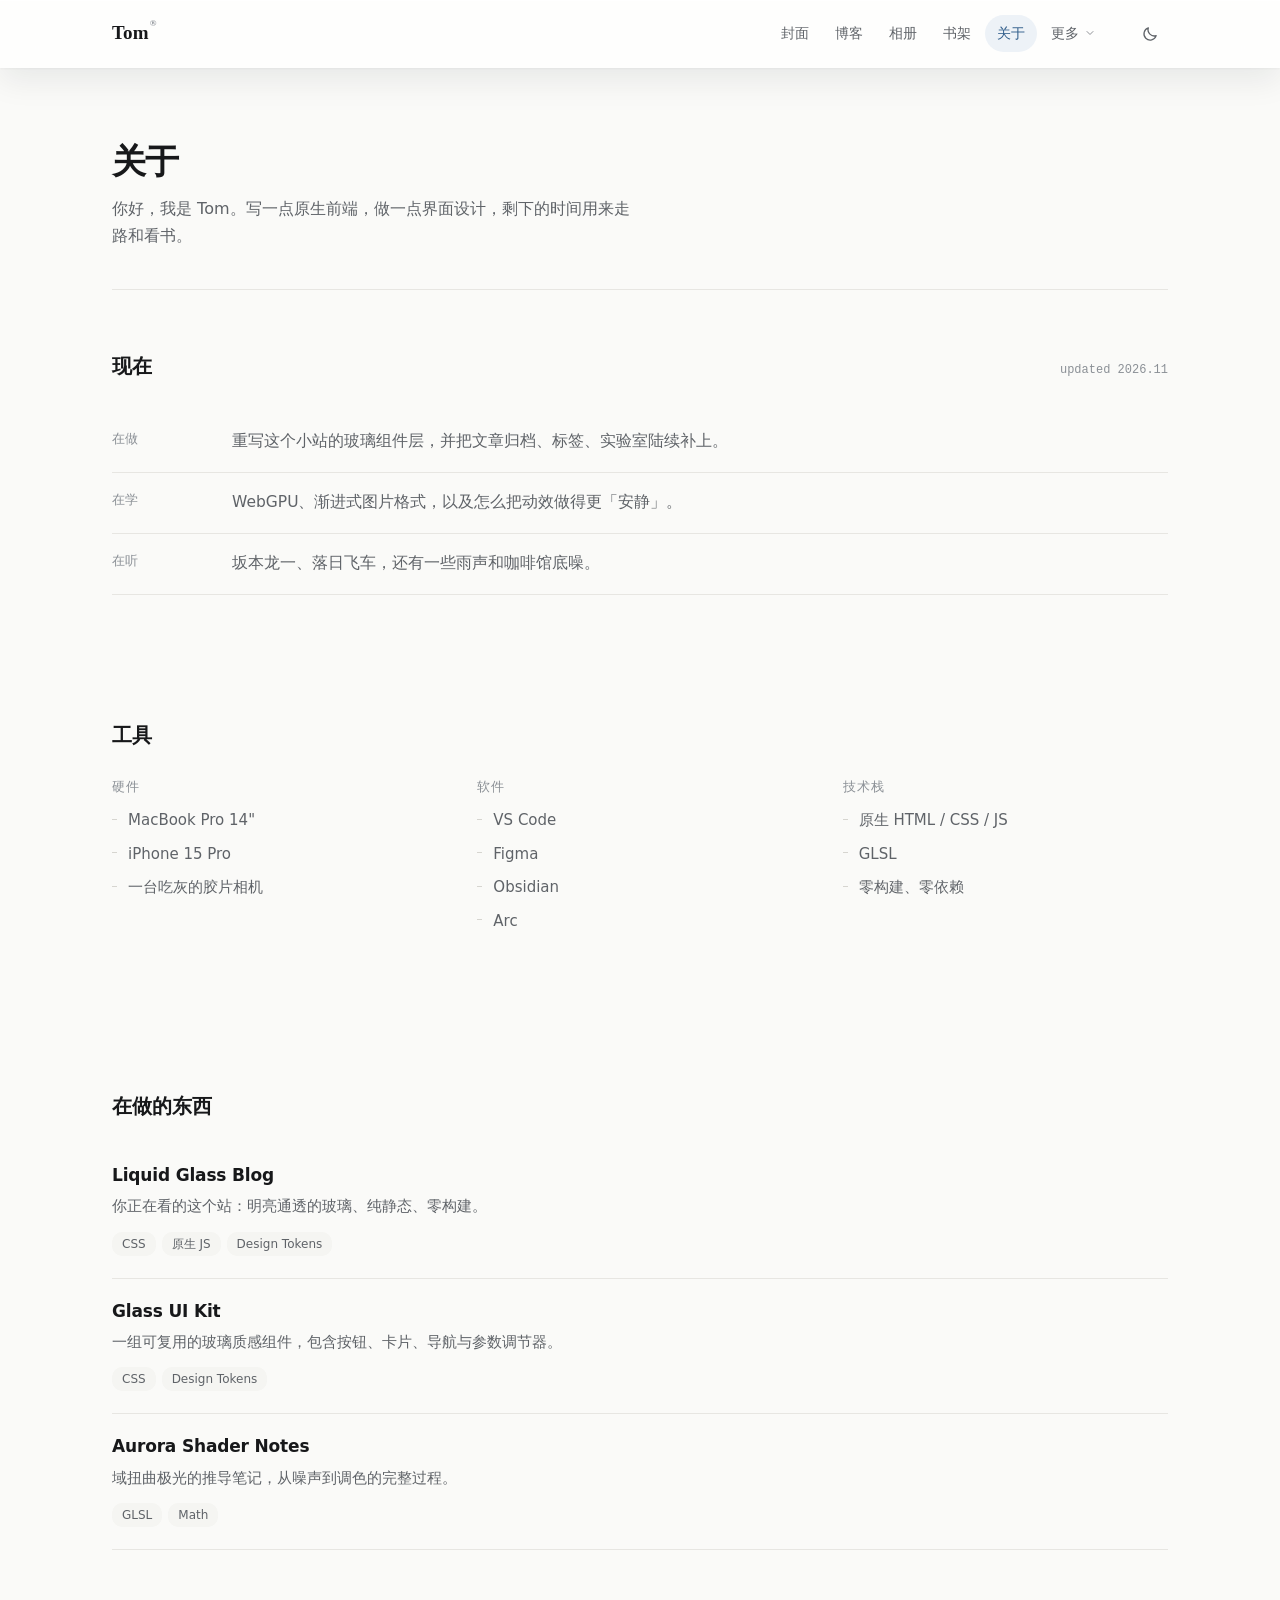
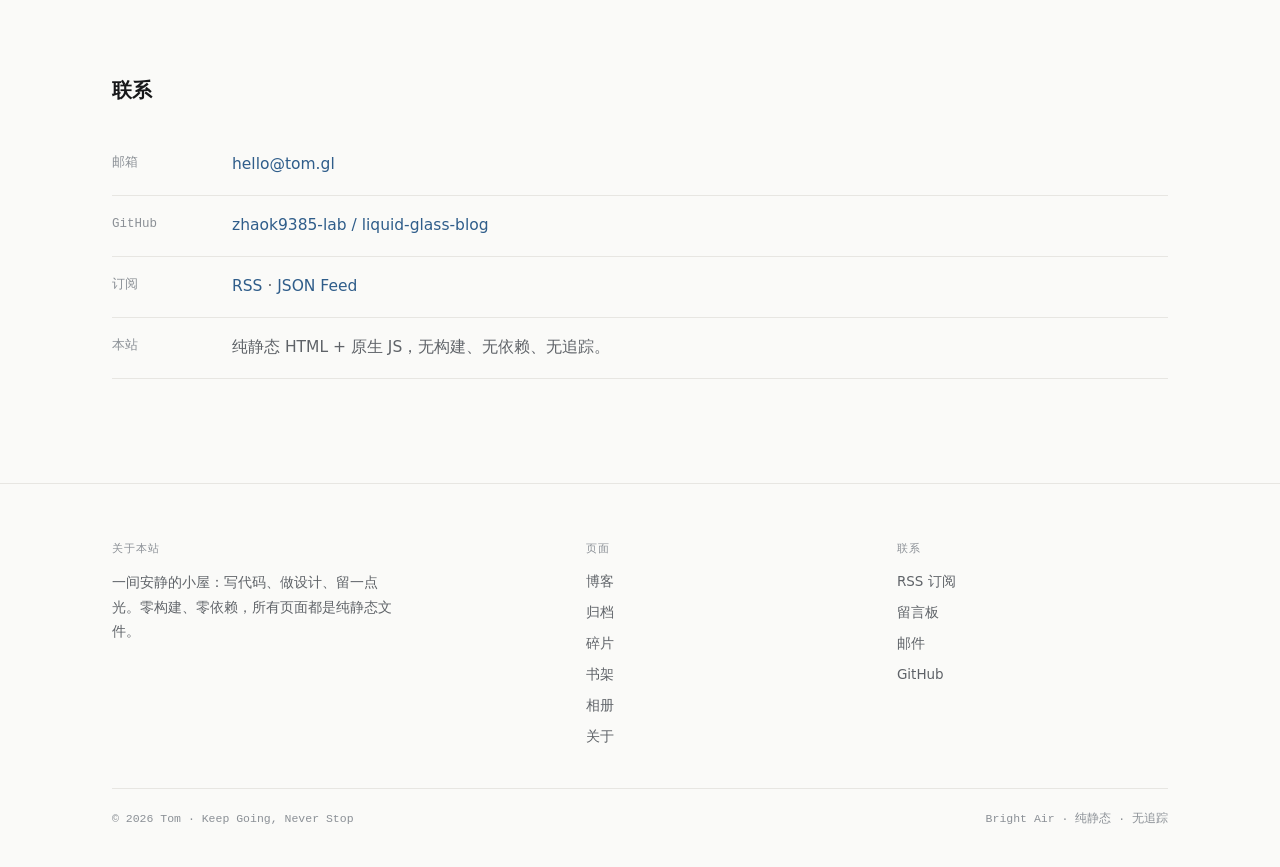
==== commit d21a5f6e: "refactor(site): 全新明亮通透版本 Bright Air —— 单一 site.css、10 页重写、旧 WebGL 极光栈退役" ====
--- a/about.html
+++ b/about.html
@@ -1,120 +1,59 @@
 <!DOCTYPE html>
-<html lang="zh-CN" data-theme="light">
+<html lang="zh-CN">
 <head>
-  <meta charset="UTF-8">
-  <meta name="viewport" content="width=device-width, initial-scale=1.0">
-  <title>关于 · Tom 的液态玻璃博客</title>
-  <meta name="description" content="关于 Tom：现在在做什么、常用工具与做过的项目。">
-  <meta name="theme-color" content="#f3f4f9">
-  <link rel="icon" type="image/svg+xml" href="favicon.svg">
-  <link rel="alternate" type="application/rss+xml" title="Tom 的液态玻璃博客" href="feed.xml">
-  <script>
-    // 首屏前预置主题，避免暗色用户看到白色闪烁
-    (function () {
-      try {
-        if (localStorage.getItem('lg-theme') === 'dark') {
-          document.documentElement.setAttribute('data-theme', 'dark');
-        }
-      } catch (e) { }
-    })();
-  </script>
-  <link rel="stylesheet" href="assets/vendor/APlayer.min.css?v=20261145">
-  <link rel="stylesheet" href="assets/css/style.css?v=20261145">
-  <link rel="stylesheet" href="assets/css/quiet-glass.css?v=9">
+<meta charset="UTF-8">
+<meta name="viewport" content="width=device-width, initial-scale=1">
+<title>关于 · Tom</title>
+<meta name="description" content="关于 Tom：在做什么、用什么工具、做过哪些项目。">
+<meta name="theme-color" content="#FAFAF8">
+<link rel="icon" href="favicon.svg" type="image/svg+xml">
+<link rel="stylesheet" href="assets/css/site.css">
+<script>
+  try { if (localStorage.getItem('lg-theme') === 'dark') document.documentElement.setAttribute('data-theme', 'dark'); } catch (e) {}
+</script>
 </head>
-<body class="sub-page">
-  <span id="top" aria-hidden="true"></span>
+<body data-page="about">
+<a class="skip-link" href="#main">跳到正文</a>
+<div id="site-header"></div>
 
-  <!-- 背景层：照片 → 着色器柔光 → 滚动幕布 → 颗粒 -->
-  <div class="bg-photo" aria-hidden="true"></div>
-  <canvas id="aurora" aria-hidden="true"></canvas>
-  <div class="bg-veil" id="bg-veil" aria-hidden="true"></div>
-  <div class="grain" aria-hidden="true"></div>
+<main id="main">
+  <div class="wrap">
+    <header class="page-head">
+      <h1>关于</h1>
+      <p>你好，我是 Tom。写一点原生前端，做一点界面设计，剩下的时间用来走路和看书。</p>
+    </header>
 
-  <!-- Loader -->
-  <div id="loader" aria-hidden="true">
-    <div class="loader-mark">
-      <svg viewBox="0 0 24 24" fill="none">
-        <defs>
-          <linearGradient id="drop-g1" x1="0" y1="0" x2="1" y2="1">
-            <stop offset="0" stop-color="#8fc9ee"/><stop offset=".5" stop-color="#a6b4ee"/><stop offset="1" stop-color="#bfa8ec"/>
-          </linearGradient>
-        </defs>
-        <path d="M12 2.7c3.4 4.6 7 8.6 7 12.3a7 7 0 1 1-14 0c0-3.7 3.6-7.7 7-12.3z" fill="url(#drop-g1)" opacity=".92"/>
-        <circle cx="9.6" cy="9.2" r="1.4" fill="#fff" opacity=".85"/>
-      </svg>
-    </div>
-    <span class="loader-text">LIQUID GLASS</span>
-  </div>
+    <section class="section" aria-labelledby="now-title">
+      <div class="section-head"><h2 id="now-title">现在</h2><span style="font-family:var(--mono);font-size:12px;color:var(--text-3)">updated 2026.11</span></div>
+      <div class="dl" id="about-now"></div>
+    </section>
 
-  <!-- 空间转场幕布 -->
-  <div id="vt-veil" aria-hidden="true"></div>
+    <section class="section" aria-labelledby="uses-title">
+      <div class="section-head"><h2 id="uses-title">工具</h2></div>
+      <div style="display:grid;grid-template-columns:repeat(3,1fr);gap:40px" class="uses-grid" id="about-uses"></div>
+    </section>
 
-  <!-- 导航 -->
-  <header class="topbar">
-    <a class="brand" href="index.html">Tom<sup>®</sup></a>
-    <nav class="top-links" aria-label="主导航">
-        <span class="top-indicator" aria-hidden="true"></span>
-        <a href="index.html"><svg viewBox="0 0 24 24" fill="none" stroke="currentColor" stroke-width="1.7" stroke-linecap="round" stroke-linejoin="round"><path d="m3 10.5 9-7.5 9 7.5"/><path d="M5.5 9.5V20h13V9.5"/></svg>首页</a>
-        <a href="home.html"><svg viewBox="0 0 24 24" fill="none" stroke="currentColor" stroke-width="1.7" stroke-linecap="round" stroke-linejoin="round"><path d="M4 5.5A2.5 2.5 0 0 1 6.5 3H20v15.5H6.5A2.5 2.5 0 0 0 4 21z"/><path d="M4 18.5A2.5 2.5 0 0 1 6.5 16H20"/></svg>博客</a>
-        <a href="photos.html"><svg viewBox="0 0 24 24" fill="none" stroke="currentColor" stroke-width="1.7" stroke-linecap="round" stroke-linejoin="round"><rect x="3" y="5" width="18" height="15" rx="3"/><circle cx="9" cy="10" r="1.8"/><path d="m5.5 18.5 5-5 3.5 3.5 3-3 2.5 2.5"/></svg>相册</a>
-        <a href="messages.html"><svg viewBox="0 0 24 24" fill="none" stroke="currentColor" stroke-width="1.7" stroke-linecap="round" stroke-linejoin="round"><path d="M21 11.8c0 4.3-4 7.7-9 7.7-1 0-2-.1-2.9-.4L4 20.5l1.2-3.6C3.8 15.6 3 13.8 3 11.8 3 7.5 7 4 12 4s9 3.4 9 7.8z"/></svg>留言</a>
-    </nav>
-      <button class="theme-dot" id="theme-toggle" aria-label="切换明暗主题（快捷键 T）" title="切换主题（T）">
-        <svg class="sun" viewBox="0 0 24 24" fill="none" stroke="currentColor" stroke-width="1.7" stroke-linecap="round">
-          <circle cx="12" cy="12" r="4.2"/>
-          <path d="M12 2.5v2.2M12 19.3v2.2M2.5 12h2.2M19.3 12h2.2M4.9 4.9l1.6 1.6M17.5 17.5l1.6 1.6M19.1 4.9l-1.6 1.6M6.5 17.5l-1.6 1.6"/>
-        </svg>
-        <svg class="moon" viewBox="0 0 24 24" fill="none" stroke="currentColor" stroke-width="1.7" stroke-linecap="round" stroke-linejoin="round">
-          <path d="M20.2 14.2A8.3 8.3 0 0 1 9.8 3.8a8.3 8.3 0 1 0 10.4 10.4z"/>
-        </svg>
-      </button>
-  </header>
+    <section class="section" aria-labelledby="projects-title">
+      <div class="section-head"><h2 id="projects-title">在做的东西</h2></div>
+      <div id="about-projects" style="margin-top:-8px"></div>
+    </section>
 
-  <main class="sub-main">
-    <section class="section">
-      <div class="wrap">
-        <div id="about-root"></div>
+    <section class="section" aria-labelledby="contact-title">
+      <div class="section-head"><h2 id="contact-title">联系</h2></div>
+      <div class="dl">
+        <div class="dl-row"><dt>邮箱</dt><dd><a href="mailto:hello@tom.gl">hello@tom.gl</a></dd></div>
+        <div class="dl-row"><dt>GitHub</dt><dd><a href="https://github.com/zhaok9385-lab/liquid-glass-blog" target="_blank" rel="noopener">zhaok9385-lab / liquid-glass-blog</a></dd></div>
+        <div class="dl-row"><dt>订阅</dt><dd><a href="feed.xml">RSS</a> · <a href="feed.json">JSON Feed</a></dd></div>
+        <div class="dl-row"><dt>本站</dt><dd>纯静态 HTML + 原生 JS，无构建、无依赖、无追踪。</dd></div>
       </div>
     </section>
-  </main>
+  </div>
+</main>
 
-  <footer class="footer">
-    <div class="wrap footer-inner">
-      <span>© 2026 Tom · Keep Going, Never Stop ✨</span>
-      <nav class="footer-links" aria-label="页脚链接">
-        <a href="index.html">首页</a>
-        <a href="home.html">博客</a>
-        <a href="photos.html">相册</a>
-        <a href="#top" data-no-vt>回到顶部 ↑</a>
-      </nav>
-    </div>
-  </footer>
+<div id="site-footer"></div>
 
-
-  <!-- 音乐卡片（APlayer） -->
-  <div id="aplayer-mount"></div>
-
-  <!-- SVG 滤镜：液态玻璃的真折射 + 全局渐变定义 -->
-  <svg width="0" height="0" style="position:absolute" aria-hidden="true">
-    <defs>
-      <linearGradient id="drop-g1" x1="0" y1="0" x2="1" y2="1">
-        <stop offset="0" stop-color="#8fc9ee"/><stop offset=".5" stop-color="#a6b4ee"/><stop offset="1" stop-color="#bfa8ec"/>
-      </linearGradient>
-      <filter id="lens" x="-20%" y="-20%" width="140%" height="140%">
-        <feTurbulence type="fractalNoise" baseFrequency="0.009 0.011" numOctaves="2" seed="7" result="noise"/>
-        <feGaussianBlur in="noise" stdDeviation="2.2" result="soft"/>
-        <feDisplacementMap in="SourceGraphic" in2="soft" scale="46" xChannelSelector="R" yChannelSelector="G"/>
-      </filter>
-    </defs>
-  </svg>
-
-  <script src="assets/js/data.js?v=20261145"></script>
-  <script src="assets/js/shader.js?v=20261145"></script>
-  <script src="assets/js/main.js?v=20261145"></script>
-  <script src="assets/js/extra.js?v=20261145"></script>
-  <script src="assets/js/post.js?v=20261145"></script>
-  <script src="assets/vendor/APlayer.min.js?v=20261145"></script>
-  <script src="assets/js/music.js?v=9"></script>
+<script src="assets/js/data.js"></script>
+<script src="assets/js/chrome.js"></script>
+<script src="assets/js/render.js"></script>
 </body>
 </html>
--- a/assets/css/site.css
+++ b/assets/css/site.css
@@ -0,0 +1,1872 @@
+/* ============================================================
+   Bright Air · 明亮通透玻璃
+   一份到底的样式系统：令牌 → 基础 → 布局 → 组件 → 响应式
+   原则：内容优先；玻璃只给顶栏与封面卡；阴影只有两级。
+   ============================================================ */
+
+/* ---------- 1. 令牌 ---------- */
+:root {
+  /* 色彩 · 浅色 */
+  --bg: #FAFAF8;
+  --surface: #FFFFFF;
+  --surface-2: #F5F5F2;
+  --text: #17181A;
+  --text-2: #5F6368;
+  --text-3: #8B9096;
+  --line: #E7E6E2;
+  --line-strong: #D6D5D0;
+  --accent: #2F5D8A;
+  --accent-weak: #EDF2F7;
+  --accent-line: #C9D9E8;
+
+  /* 玻璃 */
+  --glass: rgba(255, 255, 255, .74);
+  --glass-line: rgba(255, 255, 255, .55);
+  --glass-hi: rgba(255, 255, 255, .60);
+
+  /* 阴影 */
+  --sh-1: 0 1px 2px rgba(16, 24, 40, .04);
+  --sh-2: 0 12px 32px rgba(16, 24, 40, .08);
+  --sh-3: 0 24px 60px rgba(16, 24, 40, .12);
+
+  /* 字体 */
+  --sans: Inter, "PingFang SC", "HarmonyOS Sans SC", "Microsoft YaHei", system-ui, -apple-system, sans-serif;
+  --serif: "Noto Serif SC", "Source Han Serif SC", "Songti SC", Georgia, serif;
+  --mono: "JetBrains Mono", ui-monospace, SFMono-Regular, Menlo, Consolas, monospace;
+
+  /* 尺寸 */
+  --nav-h: 68px;
+  --wrap: 1120px;
+  --measure: 38em;
+  --r-chip: 10px;
+  --r-input: 14px;
+  --r-card: 18px;
+  --r-panel: 22px;
+
+  /* 动效 */
+  --ease: cubic-bezier(.2, .7, .3, 1);
+  --t-fast: 160ms;
+  --t-base: 240ms;
+  --t-slow: 320ms;
+}
+
+[data-theme="dark"] {
+  --bg: #0F1115;
+  --surface: #15181D;
+  --surface-2: #1B1F25;
+  --text: #E9EAEC;
+  --text-2: #A6AAB1;
+  --text-3: #70747C;
+  --line: #252A31;
+  --line-strong: #343A43;
+  --accent: #8FB4DD;
+  --accent-weak: #17222E;
+  --accent-line: #2A3D50;
+
+  --glass: rgba(21, 24, 29, .74);
+  --glass-line: rgba(255, 255, 255, .08);
+  --glass-hi: rgba(255, 255, 255, .18);
+
+  --sh-1: 0 1px 2px rgba(0, 0, 0, .3);
+  --sh-2: 0 12px 32px rgba(0, 0, 0, .45);
+  --sh-3: 0 24px 60px rgba(0, 0, 0, .55);
+}
+
+/* ---------- 2. 基础 ---------- */
+*,
+*::before,
+*::after { box-sizing: border-box; }
+
+html {
+  -webkit-text-size-adjust: 100%;
+  scroll-behavior: smooth;
+  scroll-padding-top: calc(var(--nav-h) + 24px);
+}
+
+body {
+  margin: 0;
+  background: var(--bg);
+  color: var(--text);
+  font-family: var(--sans);
+  font-size: 16px;
+  line-height: 1.7;
+  -webkit-font-smoothing: antialiased;
+  text-rendering: optimizeLegibility;
+  overflow-x: clip;
+  transition: background-color var(--t-base) var(--ease), color var(--t-base) var(--ease);
+}
+
+img { max-width: 100%; height: auto; display: block; }
+
+a {
+  color: var(--accent);
+  text-decoration: none;
+  text-underline-offset: 3px;
+  transition: color var(--t-fast) var(--ease);
+}
+a:hover { color: var(--text); }
+
+button, input, textarea, select {
+  font: inherit;
+  color: inherit;
+}
+
+button {
+  cursor: pointer;
+  background: none;
+  border: 0;
+  padding: 0;
+}
+
+ul, ol { margin: 0; padding-left: 1.25em; }
+
+h1, h2, h3, h4 {
+  margin: 0;
+  font-weight: 600;
+  line-height: 1.25;
+  letter-spacing: -0.01em;
+}
+
+::selection { background: var(--accent-weak); color: var(--text); }
+
+:focus-visible {
+  outline: 2px solid var(--accent);
+  outline-offset: 2px;
+  border-radius: 4px;
+}
+
+/* 跳转链接 */
+.skip-link {
+  position: fixed;
+  top: -60px;
+  left: 16px;
+  z-index: 999;
+  padding: 10px 16px;
+  border-radius: 10px;
+  background: var(--text);
+  color: var(--bg);
+  font-size: 14px;
+  transition: top var(--t-fast) var(--ease);
+}
+.skip-link:focus { top: 12px; }
+
+.sr-only {
+  position: absolute;
+  width: 1px; height: 1px;
+  overflow: hidden;
+  clip: rect(0 0 0 0);
+  white-space: nowrap;
+}
+
+/* ---------- 3. 布局 ---------- */
+.wrap {
+  width: 100%;
+  max-width: var(--wrap);
+  margin-inline: auto;
+  padding-inline: 32px;
+}
+
+.measure { max-width: var(--measure); }
+.narrow-block { max-width: 760px; }
+.stack > * + * { margin-top: var(--gap, 24px); }
+
+main { display: block; }
+
+.page-head {
+  padding: 72px 0 40px;
+  border-bottom: 1px solid var(--line);
+}
+.page-head h1 {
+  font-size: 34px;
+  font-weight: 650;
+  letter-spacing: -0.02em;
+}
+.page-head p {
+  margin: 12px 0 0;
+  max-width: 52ch;
+  color: var(--text-2);
+  font-size: 16px;
+}
+.page-head .count {
+  font-family: var(--mono);
+  font-size: 13px;
+  color: var(--text-3);
+  margin-left: 8px;
+}
+
+.section {
+  padding: 64px 0;
+}
+
+.section-head {
+  display: flex;
+  align-items: baseline;
+  justify-content: space-between;
+  gap: 16px;
+  margin-bottom: 32px;
+}
+.section-head h2 {
+  font-size: 20px;
+  font-weight: 650;
+  letter-spacing: 0;
+}
+.section-head a {
+  font-size: 14px;
+  color: var(--text-2);
+}
+.section-head a:hover { color: var(--accent); }
+
+/* ---------- 4. 玻璃（全站唯一配方） ---------- */
+.glass {
+  background: var(--glass);
+  -webkit-backdrop-filter: blur(16px) saturate(1.6);
+  backdrop-filter: blur(16px) saturate(1.6);
+  border: 1px solid var(--glass-line);
+  box-shadow:
+    inset 0 1px 0 var(--glass-hi),
+    var(--sh-1),
+    var(--sh-2);
+}
+
+@supports not ((backdrop-filter: blur(1px)) or (-webkit-backdrop-filter: blur(1px))) {
+  .glass { background: var(--bg); }
+}
+
+@media (prefers-reduced-transparency: reduce) {
+  .glass {
+    background: var(--bg);
+    -webkit-backdrop-filter: none;
+    backdrop-filter: none;
+  }
+}
+
+/* ---------- 5. 顶栏 ---------- */
+.topbar {
+  position: sticky;
+  top: 0;
+  z-index: 60;
+  height: var(--nav-h);
+  display: flex;
+  align-items: center;
+  border-bottom: 1px solid transparent;
+  transition: height var(--t-base) var(--ease), border-color var(--t-base) var(--ease);
+}
+.topbar.is-stuck {
+  height: 56px;
+  border-bottom-color: var(--line);
+}
+.topbar.glass { border-radius: 0; border-width: 0 0 1px; }
+
+.topbar .wrap {
+  display: flex;
+  align-items: center;
+  gap: 24px;
+  height: 100%;
+}
+
+.brand {
+  font-family: var(--serif);
+  font-size: 19px;
+  font-weight: 600;
+  color: var(--text);
+  letter-spacing: .01em;
+  white-space: nowrap;
+}
+.brand sup {
+  font-size: 9px;
+  color: var(--text-3);
+  margin-left: 1px;
+  top: -0.7em;
+  position: relative;
+}
+
+.nav {
+  margin-left: auto;
+  display: flex;
+  align-items: center;
+  gap: 2px;
+}
+.nav a {
+  padding: 7px 12px;
+  border-radius: 999px;
+  font-size: 14px;
+  color: var(--text-2);
+  transition: background var(--t-fast) var(--ease), color var(--t-fast) var(--ease);
+}
+.nav a:hover { color: var(--text); background: var(--surface-2); }
+.nav a[aria-current="page"] {
+  color: var(--accent);
+  background: var(--accent-weak);
+  font-weight: 500;
+}
+
+.nav-more {
+  position: relative;
+}
+.more-btn {
+  display: inline-flex;
+  align-items: center;
+  gap: 5px;
+  padding: 7px 12px;
+  border-radius: 999px;
+  font-size: 14px;
+  color: var(--text-2);
+}
+.more-btn:hover { color: var(--text); background: var(--surface-2); }
+.more-btn svg { width: 12px; height: 12px; opacity: .7; }
+
+.more-menu {
+  position: absolute;
+  top: calc(100% + 10px);
+  right: 0;
+  min-width: 168px;
+  padding: 8px;
+  border-radius: var(--r-card);
+  background: var(--surface);
+  border: 1px solid var(--line);
+  box-shadow: var(--sh-2);
+  opacity: 0;
+  visibility: hidden;
+  transform: translateY(-6px);
+  transition: opacity var(--t-fast) var(--ease), transform var(--t-fast) var(--ease), visibility var(--t-fast);
+}
+.more-menu.open { opacity: 1; visibility: visible; transform: none; }
+.more-menu a {
+  display: block;
+  padding: 9px 12px;
+  border-radius: 10px;
+  font-size: 14px;
+  color: var(--text-2);
+}
+.more-menu a:hover { background: var(--surface-2); color: var(--text); }
+
+.icon-btn {
+  width: 36px;
+  height: 36px;
+  display: inline-grid;
+  place-items: center;
+  border-radius: 999px;
+  color: var(--text-2);
+  transition: background var(--t-fast) var(--ease), color var(--t-fast) var(--ease);
+}
+.icon-btn:hover { background: var(--surface-2); color: var(--text); }
+.icon-btn svg { width: 18px; height: 18px; }
+
+.theme-toggle .sun { display: none; }
+.theme-toggle .moon { display: block; }
+[data-theme="dark"] .theme-toggle .sun { display: block; }
+[data-theme="dark"] .theme-toggle .moon { display: none; }
+
+.nav-toggle { display: none; }
+
+.nav-drawer {
+  display: none;
+  position: fixed;
+  top: var(--nav-h);
+  left: 0;
+  right: 0;
+  z-index: 55;
+  padding: 8px 16px 16px;
+  grid-template-columns: repeat(2, minmax(0, 1fr));
+  gap: 2px;
+  background: var(--surface);
+  border-bottom: 1px solid var(--line);
+  box-shadow: var(--sh-2);
+  max-height: calc(100vh - var(--nav-h));
+  overflow: auto;
+}
+.nav-drawer.open { display: grid; }
+.nav-drawer a {
+  padding: 11px 12px;
+  border-radius: 10px;
+  font-size: 15px;
+  color: var(--text-2);
+}
+.nav-drawer a[aria-current="page"] {
+  color: var(--accent);
+  background: var(--accent-weak);
+  font-weight: 500;
+}
+
+/* ---------- 6. 封面 ---------- */
+body.is-cover { overflow: hidden; height: 100vh; }
+
+.cover {
+  position: relative;
+  height: 100vh;
+  min-height: 640px;
+  display: grid;
+  place-items: center;
+  isolation: isolate;
+  overflow: hidden;
+}
+
+.cover-media {
+  position: absolute;
+  inset: 0;
+  z-index: -2;
+  background: var(--surface-2);
+}
+.cover-media img {
+  width: 100%;
+  height: 100%;
+  object-fit: cover;
+  object-position: center 42%;
+  filter: saturate(1.02) contrast(1.02);
+}
+[data-theme="dark"] .cover-media img { filter: saturate(.9) brightness(.62); }
+
+.cover-veil {
+  position: absolute;
+  inset: 0;
+  z-index: -1;
+  background:
+    radial-gradient(120% 80% at 50% 16%, rgba(255, 255, 255, .16), transparent 62%),
+    linear-gradient(180deg, rgba(250, 250, 248, .32) 0%, rgba(250, 250, 248, .52) 42%, rgba(250, 250, 248, .86) 100%);
+}
+[data-theme="dark"] .cover-veil {
+  background:
+    radial-gradient(120% 80% at 50% 18%, rgba(143, 180, 221, .10), transparent 62%),
+    linear-gradient(180deg, rgba(15, 17, 21, .55) 0%, rgba(15, 17, 21, .78) 45%, rgba(15, 17, 21, .97) 100%);
+}
+
+.cover-inner {
+  position: relative;
+  width: 100%;
+  max-width: 760px;
+  padding: 0 32px;
+  text-align: center;
+}
+
+.cover-eyebrow {
+  margin: 0 0 28px;
+  font-family: var(--mono);
+  font-size: 12px;
+  letter-spacing: .18em;
+  text-transform: uppercase;
+  color: var(--text-3);
+}
+
+.cover-poem { margin: 0; }
+.poem-cn {
+  display: block;
+  font-family: var(--serif);
+  font-size: clamp(24px, 3.4vw, 40px);
+  line-height: 1.5;
+  font-weight: 500;
+  letter-spacing: .02em;
+  color: var(--text);
+  text-wrap: balance;
+}
+.poem-en {
+  display: block;
+  margin: 18px auto 0;
+  max-width: 50ch;
+  font-family: var(--serif);
+  font-style: italic;
+  font-size: 14.5px;
+  line-height: 1.85;
+  color: var(--text-2);
+}
+.poem-by {
+  display: block;
+  margin-top: 14px;
+  font-size: 13px;
+  color: var(--text-3);
+  letter-spacing: .04em;
+}
+
+.cover-actions {
+  margin-top: 44px;
+  display: flex;
+  align-items: center;
+  justify-content: center;
+  gap: 18px;
+  flex-wrap: wrap;
+}
+
+.btn {
+  display: inline-flex;
+  align-items: center;
+  gap: 8px;
+  height: 46px;
+  padding: 0 22px;
+  border-radius: 999px;
+  font-size: 15px;
+  font-weight: 500;
+  transition: transform var(--t-fast) var(--ease), background var(--t-fast) var(--ease), color var(--t-fast) var(--ease), box-shadow var(--t-fast) var(--ease);
+}
+.btn svg { width: 15px; height: 15px; }
+
+.btn-primary {
+  background: var(--text);
+  color: var(--bg);
+  box-shadow: var(--sh-1);
+}
+.btn-primary:hover {
+  color: var(--bg);
+  transform: translateY(-1px);
+  box-shadow: var(--sh-2);
+}
+.btn-ghost {
+  color: var(--text-2);
+  border: 1px solid var(--line);
+  background: transparent;
+}
+.btn-ghost:hover { color: var(--text); border-color: var(--line-strong); }
+
+.cover-stats {
+  position: absolute;
+  left: 50%;
+  bottom: 32px;
+  transform: translateX(-50%);
+  display: flex;
+  align-items: center;
+  gap: 14px;
+  padding: 10px 20px;
+  border-radius: 999px;
+  font-size: 13px;
+  color: var(--text-2);
+  white-space: nowrap;
+}
+.cover-stats b {
+  font-family: var(--mono);
+  font-weight: 600;
+  color: var(--text);
+  font-size: 13px;
+}
+.cover-stats .sep {
+  width: 1px;
+  height: 12px;
+  background: var(--line-strong);
+}
+
+.cover-music {
+  position: absolute;
+  left: 28px;
+  right: auto;
+  bottom: 30px;
+  width: 44px;
+  height: 44px;
+  display: grid;
+  place-items: center;
+  border-radius: 999px;
+  color: var(--text-2);
+  transition: color var(--t-fast), background var(--t-fast);
+}
+.cover-music:hover { color: var(--text); background: var(--surface-2); }
+.cover-music svg { width: 20px; height: 20px; }
+.cover-music.playing { color: var(--accent); }
+
+.cover-scroll {
+  position: absolute;
+  left: 50%;
+  bottom: 88px;
+  transform: translateX(-50%);
+  display: flex;
+  flex-direction: column;
+  align-items: center;
+  gap: 6px;
+  font-size: 11px;
+  letter-spacing: .12em;
+  color: var(--text-3);
+  text-transform: uppercase;
+}
+.cover-scroll::after {
+  content: "";
+  width: 1px;
+  height: 28px;
+  background: linear-gradient(180deg, var(--line-strong), transparent);
+}
+
+/* ---------- 7. 首页 Hero ---------- */
+.hero {
+  padding: 80px 0 12px;
+}
+.hero-eyebrow {
+  margin: 0 0 20px;
+  font-family: var(--mono);
+  font-size: 12px;
+  letter-spacing: .16em;
+  text-transform: uppercase;
+  color: var(--text-3);
+}
+.hero-title {
+  max-width: 18ch;
+  font-family: var(--serif);
+  font-size: clamp(34px, 5vw, 54px);
+  line-height: 1.28;
+  font-weight: 600;
+  letter-spacing: -0.01em;
+  text-wrap: balance;
+}
+.hero-lede {
+  margin: 24px 0 0;
+  max-width: 46ch;
+  font-size: 17px;
+  line-height: 1.8;
+  color: var(--text-2);
+}
+.hero-meta {
+  margin-top: 28px;
+  display: flex;
+  flex-wrap: wrap;
+  gap: 8px 18px;
+  font-family: var(--mono);
+  font-size: 12.5px;
+  color: var(--text-3);
+}
+.hero-meta span { display: inline-flex; align-items: center; gap: 6px; }
+.hero-meta i {
+  width: 5px; height: 5px;
+  border-radius: 50%;
+  background: var(--accent);
+  opacity: .75;
+}
+
+/* ---------- 8. 精选 ---------- */
+.featured {
+  display: grid;
+  grid-template-columns: repeat(3, 1fr);
+  gap: 16px;
+}
+.feature-card {
+  display: flex;
+  flex-direction: column;
+  gap: 10px;
+  padding: 22px;
+  border-radius: var(--r-card);
+  background: var(--surface);
+  border: 1px solid var(--line);
+  box-shadow: var(--sh-1);
+  transition: transform var(--t-fast) var(--ease), box-shadow var(--t-fast) var(--ease), border-color var(--t-fast) var(--ease);
+}
+.feature-card:hover {
+  transform: translateY(-2px);
+  box-shadow: var(--sh-2);
+  border-color: var(--line-strong);
+}
+.feature-card .meta {
+  font-family: var(--mono);
+  font-size: 12px;
+  color: var(--text-3);
+}
+.feature-card h3 {
+  font-size: 18px;
+  font-weight: 600;
+  line-height: 1.45;
+  color: var(--text);
+}
+.feature-card p {
+  margin: 0;
+  font-size: 14px;
+  line-height: 1.7;
+  color: var(--text-2);
+  display: -webkit-box;
+  -webkit-line-clamp: 3;
+  -webkit-box-orient: vertical;
+  overflow: hidden;
+}
+
+/* ---------- 9. 文章列表 ---------- */
+.post-list { display: block; }
+
+.post-card {
+  display: grid;
+  grid-template-columns: 92px 1fr;
+  gap: 28px;
+  padding: 26px 0;
+  border-bottom: 1px solid var(--line);
+  transition: background var(--t-fast) var(--ease);
+}
+.post-card:first-child { border-top: 1px solid var(--line); }
+.post-card:hover .post-title { color: var(--accent); }
+.post-card:hover .post-arrow { opacity: 1; transform: translateX(0); }
+
+.post-date {
+  padding-top: 3px;
+  font-family: var(--mono);
+  font-size: 12px;
+  line-height: 1.6;
+  color: var(--text-3);
+  letter-spacing: .02em;
+}
+
+.post-body { min-width: 0; }
+.post-title {
+  font-size: 19px;
+  font-weight: 600;
+  line-height: 1.45;
+  color: var(--text);
+  transition: color var(--t-fast) var(--ease);
+  text-wrap: balance;
+}
+.post-excerpt {
+  margin: 8px 0 0;
+  max-width: 62ch;
+  font-size: 14.5px;
+  line-height: 1.75;
+  color: var(--text-2);
+  display: -webkit-box;
+  -webkit-line-clamp: 2;
+  -webkit-box-orient: vertical;
+  overflow: hidden;
+}
+.post-foot {
+  margin-top: 12px;
+  display: flex;
+  align-items: center;
+  gap: 10px;
+  flex-wrap: wrap;
+}
+.post-time {
+  font-family: var(--mono);
+  font-size: 12px;
+  color: var(--text-3);
+}
+.post-arrow {
+  margin-left: auto;
+  width: 16px; height: 16px;
+  color: var(--accent);
+  opacity: 0;
+  transform: translateX(-4px);
+  transition: opacity var(--t-fast) var(--ease), transform var(--t-fast) var(--ease);
+}
+
+/* 标签 */
+.tag {
+  display: inline-flex;
+  align-items: center;
+  height: 24px;
+  padding: 0 9px;
+  border-radius: var(--r-chip);
+  font-size: 12px;
+  font-weight: 500;
+  color: var(--text-2);
+  background: var(--surface-2);
+  border: 1px solid transparent;
+  transition: background var(--t-fast) var(--ease), color var(--t-fast) var(--ease);
+}
+a.tag:hover { color: var(--accent); background: var(--accent-weak); }
+
+/* 筛选栏 */
+.filter-bar {
+  display: flex;
+  align-items: center;
+  gap: 12px;
+  flex-wrap: wrap;
+  padding: 8px 0 24px;
+  border-bottom: 1px solid var(--line);
+}
+.chips {
+  display: flex;
+  gap: 6px;
+  flex-wrap: wrap;
+}
+.chip {
+  height: 30px;
+  padding: 0 13px;
+  border-radius: 999px;
+  font-size: 13px;
+  color: var(--text-2);
+  border: 1px solid var(--line);
+  background: transparent;
+  transition: all var(--t-fast) var(--ease);
+}
+.chip:hover { border-color: var(--line-strong); color: var(--text); }
+.chip[aria-pressed="true"] {
+  background: var(--accent-weak);
+  border-color: var(--accent-line);
+  color: var(--accent);
+  font-weight: 500;
+}
+
+.search {
+  margin-left: auto;
+  display: flex;
+  align-items: center;
+  gap: 8px;
+  height: 34px;
+  padding: 0 12px;
+  border-radius: 999px;
+  border: 1px solid var(--line);
+  background: var(--surface);
+  color: var(--text-3);
+}
+.search:focus-within { border-color: var(--accent-line); }
+.search svg { width: 15px; height: 15px; flex: none; }
+.search input {
+  width: 150px;
+  border: 0;
+  outline: 0;
+  background: transparent;
+  font-size: 13px;
+  color: var(--text);
+}
+.search input::placeholder { color: var(--text-3); }
+
+.empty {
+  padding: 32px 0 48px;
+  text-align: left;
+  color: var(--text-3);
+  font-size: 14px;
+}
+
+/* ---------- 10. 文章页 ---------- */
+.article-head {
+  padding: 64px 0 32px;
+  border-bottom: 1px solid var(--line);
+}
+.article-head .back {
+  display: inline-flex;
+  align-items: center;
+  gap: 6px;
+  font-size: 13px;
+  color: var(--text-3);
+  margin-bottom: 20px;
+}
+.article-head .back:hover { color: var(--accent); }
+.article-title {
+  max-width: 24ch;
+  font-family: var(--serif);
+  font-size: clamp(28px, 3.6vw, 40px);
+  line-height: 1.32;
+  font-weight: 600;
+  letter-spacing: -0.01em;
+  text-wrap: balance;
+}
+.article-meta {
+  margin-top: 20px;
+  display: flex;
+  align-items: center;
+  gap: 10px 16px;
+  flex-wrap: wrap;
+  font-family: var(--mono);
+  font-size: 12.5px;
+  color: var(--text-3);
+}
+
+.article-layout {
+  display: grid;
+  grid-template-columns: minmax(0, 640px) minmax(180px, 232px);
+  gap: 56px;
+  padding: 48px 0 80px;
+}
+
+.toc {
+  position: sticky;
+  top: calc(var(--nav-h) + 24px);
+  align-self: start;
+  font-size: 13.5px;
+}
+.toc h4 {
+  margin: 0 0 12px;
+  font-size: 11px;
+  font-family: var(--mono);
+  letter-spacing: .12em;
+  text-transform: uppercase;
+  color: var(--text-3);
+  font-weight: 500;
+}
+.toc ul {
+  list-style: none;
+  margin: 0;
+  padding: 0;
+  border-left: 1px solid var(--line);
+}
+.toc li { margin: 0; }
+.toc a {
+  display: block;
+  padding: 6px 0 6px 14px;
+  margin-left: -1px;
+  border-left: 1px solid transparent;
+  color: var(--text-3);
+  line-height: 1.5;
+  transition: color var(--t-fast), border-color var(--t-fast);
+}
+.toc a:hover { color: var(--text); }
+.toc a.active {
+  color: var(--accent);
+  border-left-color: var(--accent);
+}
+.toc a.sub { padding-left: 26px; font-size: 13px; }
+
+.progress {
+  position: fixed;
+  top: 0;
+  left: 0;
+  height: 2px;
+  width: 0;
+  background: var(--accent);
+  z-index: 70;
+  transition: width 80ms linear;
+}
+
+/* ---------- 11. 正文排版 ---------- */
+.prose {
+  max-width: var(--measure);
+  font-size: 17px;
+  line-height: 1.9;
+  color: var(--text);
+}
+.prose > * + * { margin-top: 1.1em; }
+.prose p { margin: 0 0 1.1em; }
+.prose p:last-child { margin-bottom: 0; }
+
+.prose h2 {
+  margin: 2.2em 0 .7em;
+  font-size: 24px;
+  font-weight: 650;
+  line-height: 1.4;
+  letter-spacing: -0.01em;
+  scroll-margin-top: calc(var(--nav-h) + 32px);
+}
+.prose h3 {
+  margin: 1.8em 0 .6em;
+  font-size: 19px;
+  font-weight: 650;
+  line-height: 1.45;
+  scroll-margin-top: calc(var(--nav-h) + 32px);
+}
+.prose h2 + p, .prose h3 + p { margin-top: 0; }
+
+.prose strong { font-weight: 600; color: var(--text); }
+
+.prose a {
+  color: var(--accent);
+  text-decoration: underline;
+  text-decoration-color: var(--accent-line);
+  text-decoration-thickness: 1px;
+}
+.prose a:hover { text-decoration-color: var(--accent); }
+
+.prose ul, .prose ol { margin: 0 0 1.1em; padding-left: 1.3em; }
+.prose li { margin: .35em 0; }
+.prose li::marker { color: var(--text-3); }
+
+.prose blockquote {
+  margin: 1.6em 0;
+  padding: 4px 0 4px 20px;
+  border-left: 2px solid var(--accent-line);
+  color: var(--text-2);
+  font-family: var(--serif);
+  font-size: 17.5px;
+  line-height: 1.85;
+}
+.prose blockquote p { margin: 0; }
+
+.prose code {
+  font-family: var(--mono);
+  font-size: .86em;
+  padding: 2px 5px;
+  border-radius: 5px;
+  background: var(--surface-2);
+  border: 1px solid var(--line);
+  word-break: break-word;
+}
+
+.prose pre {
+  position: relative;
+  margin: 1.6em 0;
+  padding: 18px 20px;
+  border-radius: var(--r-card);
+  background: #F4F4F1;
+  border: 1px solid var(--line);
+  overflow: auto;
+  font-size: 13.5px;
+  line-height: 1.75;
+}
+[data-theme="dark"] .prose pre {
+  background: #0B0D11;
+  border-color: #232830;
+}
+.prose pre code {
+  padding: 0;
+  border: 0;
+  background: none;
+  font-size: inherit;
+  color: #26282C;
+  white-space: pre;
+}
+[data-theme="dark"] .prose pre code { color: #D7DBE2; }
+
+.copy-btn {
+  position: absolute;
+  top: 10px;
+  right: 10px;
+  height: 26px;
+  padding: 0 10px;
+  border-radius: 8px;
+  font-size: 11.5px;
+  font-family: var(--sans);
+  color: var(--text-2);
+  background: var(--surface);
+  border: 1px solid var(--line);
+  opacity: .55;
+  transition: opacity var(--t-fast), color var(--t-fast);
+}
+.prose pre:hover .copy-btn,
+.copy-btn:focus-visible { opacity: 1; }
+.copy-btn:hover { color: var(--accent); }
+
+@media (hover: none) {
+  .copy-btn { opacity: 1; }
+}
+
+.prose img {
+  margin: 1.8em 0;
+  border-radius: var(--r-card);
+  border: 1px solid var(--line);
+}
+
+.prose table {
+  width: 100%;
+  margin: 1.6em 0;
+  border-collapse: collapse;
+  font-size: 14.5px;
+}
+.prose th, .prose td {
+  padding: 10px 12px;
+  border-bottom: 1px solid var(--line);
+  text-align: left;
+}
+.prose th { font-weight: 600; color: var(--text); }
+
+/* 上/下篇 */
+.prevnext {
+  display: grid;
+  grid-template-columns: 1fr 1fr;
+  gap: 16px;
+  max-width: 760px;
+  margin-top: 64px;
+  padding-top: 32px;
+  border-top: 1px solid var(--line);
+}
+.prevnext a {
+  display: block;
+  padding: 18px 20px;
+  border-radius: var(--r-card);
+  border: 1px solid var(--line);
+  transition: border-color var(--t-fast), background var(--t-fast);
+}
+.prevnext a:hover { border-color: var(--line-strong); background: var(--surface); }
+.prevnext .k {
+  display: block;
+  font-family: var(--mono);
+  font-size: 11px;
+  letter-spacing: .08em;
+  color: var(--text-3);
+  margin-bottom: 6px;
+}
+.prevnext .t { font-size: 15px; color: var(--text); line-height: 1.5; }
+.prevnext .next { text-align: right; }
+
+/* ---------- 12. 碎片 ---------- */
+.note-group { padding: 8px 0 24px; }
+.note-year {
+  font-family: var(--mono);
+  font-size: 12px;
+  letter-spacing: .12em;
+  color: var(--text-3);
+  padding: 24px 0 8px;
+  border-bottom: 1px solid var(--line);
+}
+.note {
+  display: grid;
+  grid-template-columns: 92px 1fr;
+  gap: 28px;
+  padding: 22px 0;
+  border-bottom: 1px solid var(--line);
+}
+.note-date {
+  font-family: var(--mono);
+  font-size: 12px;
+  color: var(--text-3);
+  padding-top: 3px;
+}
+.note-body { font-size: 16px; line-height: 1.85; color: var(--text); max-width: 60ch; }
+.note-body .tag { margin-top: 10px; }
+
+/* ---------- 13. 归档 ---------- */
+.tabs {
+  display: inline-flex;
+  gap: 4px;
+  padding: 4px;
+  border-radius: 999px;
+  background: var(--surface-2);
+  border: 1px solid var(--line);
+  margin-bottom: 32px;
+}
+.tab {
+  height: 32px;
+  padding: 0 16px;
+  border-radius: 999px;
+  font-size: 13.5px;
+  color: var(--text-2);
+  transition: all var(--t-fast) var(--ease);
+}
+.tab[aria-selected="true"] {
+  background: var(--surface);
+  color: var(--text);
+  box-shadow: var(--sh-1);
+}
+
+.year-block { margin-bottom: 40px; }
+.year-head {
+  display: flex;
+  align-items: baseline;
+  gap: 12px;
+  padding-bottom: 10px;
+  border-bottom: 1px solid var(--line-strong);
+}
+.year-head h2 {
+  font-family: var(--mono);
+  font-size: 15px;
+  font-weight: 600;
+  color: var(--text);
+}
+.year-head span {
+  font-family: var(--mono);
+  font-size: 12px;
+  color: var(--text-3);
+}
+.year-row {
+  display: grid;
+  grid-template-columns: 92px 1fr auto;
+  gap: 20px;
+  align-items: baseline;
+  padding: 14px 0;
+  border-bottom: 1px solid var(--line);
+}
+.year-row .d { font-family: var(--mono); font-size: 12px; color: var(--text-3); }
+.year-row .t { font-size: 15.5px; color: var(--text); }
+.year-row:hover .t { color: var(--accent); }
+.year-row .tags { display: flex; gap: 6px; }
+
+.tag-cloud {
+  display: grid;
+  gap: 28px;
+}
+.tag-cloud-row {
+  display: grid;
+  grid-template-columns: 120px 1fr;
+  gap: 20px;
+  padding-bottom: 24px;
+  border-bottom: 1px solid var(--line);
+}
+.tag-cloud-row h3 {
+  font-size: 15px;
+  font-weight: 600;
+  color: var(--text);
+}
+.tag-cloud-row h3 small {
+  display: block;
+  font-family: var(--mono);
+  font-size: 11px;
+  color: var(--text-3);
+  margin-top: 4px;
+}
+.tag-cloud-list { display: grid; gap: 2px; }
+.tag-cloud-list a {
+  font-size: 14.5px;
+  color: var(--text-2);
+  padding: 4px 0;
+}
+.tag-cloud-list a:hover { color: var(--accent); }
+
+/* ---------- 14. 书架 ---------- */
+.book-row {
+  display: grid;
+  grid-template-columns: 92px 1fr;
+  gap: 28px;
+  padding: 28px 0;
+  border-bottom: 1px solid var(--line);
+}
+.book-cover {
+  width: 92px;
+  aspect-ratio: 2 / 3;
+  border-radius: 8px;
+  overflow: hidden;
+  background: var(--surface-2);
+  border: 1px solid var(--line);
+  display: grid;
+  place-items: center;
+}
+.book-cover img { width: 100%; height: 100%; object-fit: contain; }
+
+.book-title {
+  font-size: 17px;
+  font-weight: 600;
+  line-height: 1.45;
+  color: var(--text);
+}
+.book-sub {
+  margin: 4px 0 0;
+  font-size: 13.5px;
+  color: var(--text-3);
+  line-height: 1.5;
+}
+.book-meta {
+  margin-top: 10px;
+  display: flex;
+  align-items: center;
+  gap: 8px 14px;
+  flex-wrap: wrap;
+  font-family: var(--mono);
+  font-size: 12px;
+  color: var(--text-3);
+}.book-note {
+  margin: 12px 0 0;
+  max-width: 60ch;
+  font-size: 14.5px;
+  line-height: 1.8;
+  color: var(--text-2);
+}
+.status {
+  display: inline-flex;
+  align-items: center;
+  gap: 5px;
+  height: 24px;
+  padding: 0 9px;
+  border-radius: var(--r-chip);
+  font-size: 12px;
+  background: var(--surface-2);
+  color: var(--text-2);
+}
+.status.done { color: #2E7D5B; background: #EAF5EF; }
+.status.reading { color: var(--accent); background: var(--accent-weak); }
+.status.todo { color: var(--text-3); }
+[data-theme="dark"] .status.done { color: #7FC9A3; background: #16261E; }
+
+.stars {
+  font-size: 11px;
+  letter-spacing: 1.6px;
+  color: var(--text-2);
+}
+
+/* ---------- 15. 相册 ---------- */
+.photo-grid {
+  display: grid;
+  grid-template-columns: repeat(3, 1fr);
+  gap: 16px;
+  padding: 40px 0 80px;
+}
+.photo-card {
+  position: relative;
+  display: block;
+  aspect-ratio: 4 / 3;
+  border-radius: var(--r-card);
+  overflow: hidden;
+  background: var(--surface-2);
+  border: 1px solid var(--line);
+}
+.photo-card img {
+  width: 100%; height: 100%;
+  object-fit: cover;
+  transition: transform var(--t-slow) var(--ease);
+}
+.photo-card:hover img { transform: scale(1.03); }
+.photo-card figcaption {
+  position: absolute;
+  left: 0; right: 0; bottom: 0;
+  padding: 40px 16px 14px;
+  display: flex;
+  align-items: baseline;
+  justify-content: space-between;
+  gap: 8px;
+  font-size: 13px;
+  color: #fff;
+  background: linear-gradient(180deg, transparent, rgba(0, 0, 0, .48));
+  opacity: .92;
+  transition: opacity var(--t-base) var(--ease);
+}
+.photo-card:hover figcaption,
+.photo-card:focus-visible figcaption { opacity: 1; }
+.photo-card figcaption span { font-family: var(--mono); font-size: 11px; opacity: .8; }
+
+.lightbox {
+  position: fixed;
+  inset: 0;
+  z-index: 100;
+  display: grid;
+  place-items: center;
+  padding: 40px;
+  background: rgba(12, 13, 15, .82);
+  -webkit-backdrop-filter: blur(8px);
+  backdrop-filter: blur(8px);
+  opacity: 0;
+  visibility: hidden;
+  transition: opacity var(--t-base) var(--ease), visibility var(--t-base);
+}
+.lightbox.open { opacity: 1; visibility: visible; }
+.lightbox img {
+  max-width: min(92vw, 1100px);
+  max-height: 82vh;
+  object-fit: contain;
+  border-radius: 12px;
+  box-shadow: 0 30px 80px rgba(0, 0, 0, .5);
+}
+.lightbox .cap {
+  margin-top: 16px;
+  font-size: 13px;
+  color: rgba(255, 255, 255, .8);
+  text-align: center;
+}
+.lb-close {
+  position: absolute;
+  top: 20px; right: 20px;
+  width: 40px; height: 40px;
+  display: grid; place-items: center;
+  border-radius: 999px;
+  color: #fff;
+  background: rgba(255, 255, 255, .12);
+}
+.lb-close:hover { background: rgba(255, 255, 255, .22); }
+
+/* ---------- 16. 留言 ---------- */
+.msg-list { display: grid; gap: 0; margin-bottom: 48px; }
+.msg {
+  padding: 22px 0;
+  border-bottom: 1px solid var(--line);
+}
+.msg-head {
+  display: flex;
+  align-items: baseline;
+  gap: 10px;
+  margin-bottom: 6px;
+}
+.msg-name { font-size: 14px; font-weight: 600; color: var(--text); }
+.msg-time { font-family: var(--mono); font-size: 11.5px; color: var(--text-3); }
+.msg-text { font-size: 15.5px; line-height: 1.8; color: var(--text-2); max-width: 62ch; }
+
+.form {
+  max-width: 560px;
+  display: grid;
+  gap: 18px;
+  padding: 28px;
+  border-radius: var(--r-panel);
+  background: var(--surface);
+  border: 1px solid var(--line);
+  box-shadow: var(--sh-1);
+}
+.field { display: grid; gap: 7px; }
+.field label { font-size: 13px; font-weight: 500; color: var(--text-2); }
+.field input, .field textarea {
+  width: 100%;
+  padding: 11px 14px;
+  border-radius: var(--r-input);
+  border: 1px solid var(--line);
+  background: var(--bg);
+  font-size: 14.5px;
+  line-height: 1.6;
+  outline: 0;
+  transition: border-color var(--t-fast), background var(--t-fast);
+}
+.field input:focus, .field textarea:focus {
+  border-color: var(--accent-line);
+  background: var(--surface);
+}
+.field textarea { min-height: 110px; resize: vertical; }
+.field .hint { font-size: 12px; color: var(--text-3); }
+.field .err { font-size: 12px; color: #B4402F; }
+[data-theme="dark"] .field .err { color: #E58A79; }
+
+.form-actions { display: flex; align-items: center; gap: 14px; }
+.btn-solid {
+  height: 42px;
+  padding: 0 20px;
+  border-radius: 999px;
+  background: var(--text);
+  color: var(--bg);
+  font-size: 14px;
+  font-weight: 500;
+  transition: transform var(--t-fast), box-shadow var(--t-fast);
+}
+.btn-solid:hover { transform: translateY(-1px); box-shadow: var(--sh-2); }
+
+/* ---------- 17. 关于 ---------- */
+.dl { display: grid; gap: 0; }
+.dl-row {
+  display: grid;
+  grid-template-columns: 96px 1fr;
+  gap: 24px;
+  padding: 16px 0;
+  border-bottom: 1px solid var(--line);
+}
+.dl-row dt { font-family: var(--mono); font-size: 12.5px; color: var(--text-3); padding-top: 2px; }
+.dl-row dd { margin: 0; font-size: 15.5px; line-height: 1.8; color: var(--text-2); }
+
+.uses-group { margin-bottom: 32px; }
+.uses-group h3 {
+  font-size: 13px;
+  font-family: var(--mono);
+  letter-spacing: .08em;
+  text-transform: uppercase;
+  color: var(--text-3);
+  margin-bottom: 12px;
+  font-weight: 500;
+}
+.uses-group ul { list-style: none; padding: 0; display: grid; gap: 8px; }
+.uses-group li {
+  font-size: 15px;
+  color: var(--text-2);
+  padding-left: 16px;
+  position: relative;
+}
+.uses-group li::before {
+  content: "";
+  position: absolute;
+  left: 0; top: .72em;
+  width: 5px; height: 1px;
+  background: var(--line-strong);
+}
+
+.project-card {
+  display: grid;
+  gap: 8px;
+  padding: 22px 0;
+  border-bottom: 1px solid var(--line);
+}
+.project-card h3 { font-size: 17px; font-weight: 600; }
+.project-card h3 a { color: var(--text); }
+.project-card h3 a:hover { color: var(--accent); }
+.project-card p { margin: 0; font-size: 14.5px; line-height: 1.75; color: var(--text-2); max-width: 60ch; }
+.project-card .stack-row { display: flex; gap: 6px; flex-wrap: wrap; margin-top: 4px; }
+
+/* ---------- 18. 实验室 ---------- */
+.lab-layout {
+  display: grid;
+  grid-template-columns: 1fr 320px;
+  gap: 48px;
+  padding: 48px 0 80px;
+}
+.lab-stage {
+  position: relative;
+  min-height: 420px;
+  border-radius: var(--r-panel);
+  overflow: hidden;
+  border: 1px solid var(--line);
+  background:
+    radial-gradient(circle at 20% 20%, #DDE7F2 0%, transparent 55%),
+    radial-gradient(circle at 80% 30%, #F1E4E9 0%, transparent 50%),
+    radial-gradient(circle at 40% 85%, #E4EFE7 0%, transparent 55%),
+    #F7F7F4;
+  display: grid;
+  place-items: center;
+  padding: 40px;
+}
+[data-theme="dark"] .lab-stage {
+  background:
+    radial-gradient(circle at 20% 20%, #1C2A3A 0%, transparent 55%),
+    radial-gradient(circle at 80% 30%, #2A1F26 0%, transparent 50%),
+    radial-gradient(circle at 40% 85%, #1D2A22 0%, transparent 55%),
+    #0C0E12;
+}
+.lab-panel {
+  display: grid;
+  gap: 18px;
+  align-content: start;
+}
+.ctrl { display: grid; gap: 8px; }
+.ctrl-head {
+  display: flex;
+  justify-content: space-between;
+  font-size: 13px;
+  color: var(--text-2);
+}
+.ctrl-head b { font-family: var(--mono); font-weight: 500; color: var(--text); }
+input[type="range"] {
+  -webkit-appearance: none;
+  appearance: none;
+  width: 100%;
+  height: 3px;
+  border-radius: 3px;
+  background: var(--line-strong);
+  outline: none;
+}
+input[type="range"]::-webkit-slider-thumb {
+  -webkit-appearance: none;
+  width: 15px; height: 15px;
+  border-radius: 50%;
+  background: var(--surface);
+  border: 2px solid var(--accent);
+  cursor: pointer;
+}
+input[type="range"]::-moz-range-thumb {
+  width: 13px; height: 13px;
+  border-radius: 50%;
+  background: var(--surface);
+  border: 2px solid var(--accent);
+  cursor: pointer;
+}
+.lab-code {
+  margin-top: 8px;
+  padding: 14px;
+  border-radius: var(--r-input);
+  background: var(--surface-2);
+  border: 1px solid var(--line);
+  font-family: var(--mono);
+  font-size: 11.5px;
+  line-height: 1.7;
+  color: var(--text-2);
+  white-space: pre-wrap;
+  word-break: break-word;
+}
+.lab-actions { display: flex; gap: 10px; }
+
+/* ---------- 19. 命令面板 ---------- */
+.palette {
+  position: fixed;
+  inset: 0;
+  z-index: 110;
+  display: grid;
+  place-items: start center;
+  padding-top: 14vh;
+  background: rgba(15, 17, 21, .32);
+  -webkit-backdrop-filter: blur(4px);
+  backdrop-filter: blur(4px);
+  opacity: 0;
+  visibility: hidden;
+  transition: opacity var(--t-fast) var(--ease), visibility var(--t-fast);
+}
+.palette.open { opacity: 1; visibility: visible; }
+.palette-box {
+  width: min(560px, calc(100vw - 32px));
+  border-radius: var(--r-panel);
+  background: var(--surface);
+  border: 1px solid var(--line);
+  box-shadow: var(--sh-3);
+  overflow: hidden;
+  transform: translateY(-8px) scale(.98);
+  transition: transform var(--t-base) var(--ease);
+}
+.palette.open .palette-box { transform: none; }
+.palette-input {
+  width: 100%;
+  padding: 16px 20px;
+  border: 0;
+  border-bottom: 1px solid var(--line);
+  background: transparent;
+  font-size: 15px;
+  outline: 0;
+}
+.palette-list {
+  max-height: 336px;
+  overflow: auto;
+  padding: 8px;
+}
+.palette-item {
+  display: flex;
+  align-items: center;
+  gap: 12px;
+  padding: 10px 12px;
+  border-radius: 10px;
+  font-size: 14px;
+  color: var(--text-2);
+  cursor: pointer;
+}
+.palette-item:hover,
+.palette-item.on { background: var(--accent-weak); color: var(--text); }
+.palette-item .kind {
+  margin-left: auto;
+  font-family: var(--mono);
+  font-size: 11px;
+  color: var(--text-3);
+}
+.palette-empty { padding: 24px 16px; text-align: center; color: var(--text-3); font-size: 13px; }
+
+/* ---------- 20. Toast ---------- */
+.toast {
+  position: fixed;
+  left: 50%;
+  bottom: 32px;
+  transform: translate(-50%, 12px);
+  z-index: 120;
+  padding: 10px 18px;
+  border-radius: 999px;
+  background: var(--text);
+  color: var(--bg);
+  font-size: 13px;
+  opacity: 0;
+  pointer-events: none;
+  transition: opacity var(--t-fast), transform var(--t-fast) var(--ease);
+}
+.toast.show { opacity: 1; transform: translate(-50%, 0); }
+
+/* ---------- 21. 页脚 ---------- */
+.footer {
+  border-top: 1px solid var(--line);
+  padding: 56px 0 40px;
+  margin-top: 40px;
+}
+.footer-grid {
+  display: grid;
+  grid-template-columns: 1.6fr 1fr 1fr;
+  gap: 40px;
+}
+.footer h5 {
+  margin: 0 0 12px;
+  font-family: var(--mono);
+  font-size: 11px;
+  letter-spacing: .1em;
+  text-transform: uppercase;
+  color: var(--text-3);
+  font-weight: 500;
+}
+.footer p {
+  margin: 0;
+  max-width: 34ch;
+  font-size: 13.5px;
+  line-height: 1.8;
+  color: var(--text-2);
+}
+.footer-links { display: grid; gap: 8px; }
+.footer-links a { font-size: 13.5px; color: var(--text-2); }
+.footer-links a:hover { color: var(--accent); }
+.footer-base {
+  margin-top: 40px;
+  padding-top: 20px;
+  border-top: 1px solid var(--line);
+  display: flex;
+  justify-content: space-between;
+  gap: 16px;
+  flex-wrap: wrap;
+  font-family: var(--mono);
+  font-size: 11.5px;
+  color: var(--text-3);
+}
+
+/* ---------- 22. APlayer 皮肤 ---------- */
+/* 固定模式默认贴左下角，这里统一挪到右下 */
+.aplayer.aplayer-fixed {
+  left: auto !important;
+  right: 24px !important;
+  bottom: 24px !important;
+  z-index: 80 !important;
+  max-width: none !important;
+  margin: 0 !important;
+}
+.aplayer.aplayer-fixed .aplayer-body {
+  left: auto !important;
+  right: 24px !important;
+  bottom: 24px !important;
+  max-width: none !important;
+}
+.aplayer.aplayer-fixed .aplayer-lrc { display: none !important; }
+.aplayer.aplayer-fixed .aplayer-list { max-height: 200px !important; }
+
+.aplayer {
+  font-family: var(--sans) !important;
+  background: var(--surface) !important;
+}
+.aplayer .aplayer-info { background: var(--surface) !important; }
+.aplayer .aplayer-info .aplayer-music .aplayer-title { color: var(--text) !important; font-size: 13.5px !important; }
+.aplayer .aplayer-info .aplayer-music .aplayer-author { color: var(--text-3) !important; }
+.aplayer .aplayer-list { background: var(--surface) !important; }
+.aplayer .aplayer-list ol li { border-top-color: var(--line) !important; }
+.aplayer .aplayer-list ol li .aplayer-list-title { color: var(--text) !important; }
+.aplayer .aplayer-list ol li .aplayer-list-author { color: var(--text-3) !important; }
+.aplayer .aplayer-list ol li:hover { background: var(--surface-2) !important; }
+.aplayer .aplayer-list ol li.aplayer-list-light { background: var(--accent-weak) !important; }
+.aplayer .aplayer-list ol li .aplayer-list-cur { background: var(--accent) !important; }
+.aplayer .aplayer-info .aplayer-controller .aplayer-bar .aplayer-played { background: var(--accent) !important; }
+
+/* 收起态：一颗唱片，圆角、无多余白边 */
+.aplayer.aplayer-fixed.aplayer-narrow {
+  width: 70px !important;
+  background: transparent !important;
+  border: 0 !important;
+  box-shadow: none !important;
+}
+.aplayer.aplayer-fixed.aplayer-narrow .aplayer-body {
+  width: 70px !important;
+  height: 56px !important;
+  padding-right: 14px !important;
+  border-radius: 999px !important;
+  background: var(--surface) !important;
+  border: 1px solid var(--line) !important;
+  box-shadow: var(--sh-1), var(--sh-2) !important;
+  overflow: hidden !important;
+}
+.aplayer.aplayer-fixed.aplayer-narrow .aplayer-pic {
+  width: 56px !important;
+  height: 56px !important;
+  border-radius: 999px !important;
+}
+.aplayer.aplayer-fixed.aplayer-narrow .aplayer-miniswitcher {
+  width: 14px !important;
+  background: transparent !important;
+  border-radius: 0 999px 999px 0;
+}
+.aplayer.aplayer-fixed .aplayer-miniswitcher .aplayer-icon path { fill: var(--text-3) !important; }
+.aplayer .aplayer-pic .aplayer-button { display: none !important; }
+
+/* 展开态 */
+.aplayer.aplayer-fixed:not(.aplayer-narrow) .aplayer-body {
+  width: 360px !important;
+  border-radius: var(--r-card) !important;
+  overflow: hidden;
+  border: 1px solid var(--line) !important;
+  background: var(--surface) !important;
+  box-shadow: var(--sh-2) !important;
+}
+
+.aplayer-pic { width: 56px !important; height: 56px !important; }
+
+.mp-toggle {
+  position: absolute;
+  inset: 0;
+  display: grid;
+  place-items: center;
+  border-radius: 999px;
+  background: rgba(0, 0, 0, .34);
+  color: #fff;
+  opacity: 0;
+  transition: opacity var(--t-fast) var(--ease);
+}
+.aplayer-pic:hover .mp-toggle { opacity: 1; }
+.mp-toggle svg { width: 18px; height: 18px; }
+.mp-toggle .i-pause { display: none; }
+.aplayer.ap-spin-on .mp-toggle .i-play { display: none; }
+.aplayer.ap-spin-on .mp-toggle .i-pause { display: block; }
+
+.mc-toast {
+  position: fixed;
+  right: 24px;
+  bottom: 92px;
+  z-index: 90;
+  padding: 8px 14px;
+  border-radius: 999px;
+  background: var(--surface);
+  border: 1px solid var(--line);
+  box-shadow: var(--sh-2);
+  font-size: 12.5px;
+  color: var(--text-2);
+  opacity: 0;
+  transform: translateY(6px);
+  transition: opacity var(--t-fast), transform var(--t-fast);
+  pointer-events: none;
+}
+.mc-toast.show { opacity: 1; transform: none; }
+
+#aplayer-mount {
+  position: fixed;
+  right: 24px;
+  bottom: 24px;
+  z-index: 80;
+  width: 56px;
+}
+
+/* 封面：只留诗句与音符按钮，播放器组件在内容页出现 */
+body.is-cover .aplayer { display: none !important; }
+body.is-cover .cover-music {
+  left: 28px;
+  right: auto;
+  bottom: 30px;
+}
+.cover .btn-ghost {
+  background: rgba(255, 255, 255, .55);
+  border-color: rgba(23, 24, 26, .16);
+  color: var(--text);
+}
+[data-theme="dark"] .cover .btn-ghost {
+  background: rgba(21, 24, 29, .5);
+  border-color: rgba(255, 255, 255, .14);
+}
+
+/* ---------- 23. 响应式 ---------- */
+@media (max-width: 1024px) {
+  .article-layout { grid-template-columns: minmax(0, 1fr); gap: 0; }
+  .toc { display: none; }
+  .featured { grid-template-columns: repeat(2, 1fr); }
+  .lab-layout { grid-template-columns: 1fr; gap: 32px; }
+  .photo-grid { grid-template-columns: repeat(2, 1fr); }
+}
+
+@media (max-width: 768px) {
+  :root { --nav-h: 60px; }
+  .wrap { padding-inline: 20px; }
+  .nav { display: none; }
+  .nav-toggle { display: inline-grid; margin-left: auto; }
+  .section { padding: 56px 0; }
+  .page-head { padding: 48px 0 32px; }
+  .page-head h1 { font-size: 27px; }
+  .hero { padding: 64px 0 48px; }
+  .hero-title { max-width: none; font-size: 34px; }
+  .hero-lede { font-size: 16px; }
+  .featured { grid-template-columns: 1fr; }
+  .post-card { grid-template-columns: 1fr; gap: 10px; padding: 22px 0; }
+  .post-date { order: -1; }
+  .note { grid-template-columns: 1fr; gap: 6px; }
+  .note-date { order: -1; }
+  .year-row { grid-template-columns: 64px 1fr; }
+  .year-row .tags { grid-column: 2; margin-top: 4px; }
+  .book-row { grid-template-columns: 72px 1fr; gap: 18px; }
+  .book-cover { width: 72px; }
+  .tag-cloud-row { grid-template-columns: 1fr; gap: 10px; }
+  .footer-grid { grid-template-columns: 1fr; gap: 28px; }
+  .photo-grid { gap: 12px; }
+  .search { margin-left: 0; width: 100%; }
+  .search input { width: 100%; }
+  .filter-bar { gap: 10px; }
+  .nav { gap: 0; }
+  .nav a { padding: 6px 9px; font-size: 13px; }
+  .brand { font-size: 17px; }
+  .topbar .wrap { gap: 12px; }
+  .cover-inner { padding: 0 24px; }
+  .cover-stats { gap: 10px; padding: 8px 14px; font-size: 12px; bottom: 24px; }
+  .cover-music { left: 16px; right: auto; bottom: 20px; }
+  .cover-scroll { display: none; }
+  .article-title { font-size: 26px; }
+  .prose { font-size: 16.5px; }
+  .prevnext { grid-template-columns: 1fr; }
+  .prevnext .next { text-align: left; }
+  #aplayer-mount { right: 16px; bottom: 16px; }
+  .aplayer.aplayer-fixed { right: 16px !important; bottom: 16px !important; }
+  .aplayer.aplayer-fixed .aplayer-body { right: 16px !important; bottom: 16px !important; }
+  .aplayer.aplayer-fixed.aplayer-narrow { width: 62px !important; }
+  .aplayer.aplayer-fixed.aplayer-narrow .aplayer-body { width: 62px !important; height: 48px !important; padding-right: 12px !important; }
+  .aplayer.aplayer-fixed.aplayer-narrow .aplayer-pic { width: 48px !important; height: 48px !important; }
+  .aplayer.aplayer-fixed.aplayer-narrow .aplayer-miniswitcher { width: 12px !important; }
+}
+
+@media (max-width: 480px) {
+  .hero-title { font-size: 28px; }
+  .post-excerpt { -webkit-line-clamp: 3; }
+  .photo-grid { grid-template-columns: 1fr; }
+  .cover-stats .hide-sm { display: none; }
+  .cover-stats .sep.hide-sm { display: none; }
+}
+
+/* ---------- 24. 减少动效 ---------- */
+@media (prefers-reduced-motion: reduce) {
+  *, *::before, *::after {
+    animation-duration: .01ms !important;
+    animation-iteration-count: 1 !important;
+    transition-duration: 80ms !important;
+    scroll-behavior: auto !important;
+  }
+  .post-card:hover,
+  .feature-card:hover,
+  .btn-primary:hover { transform: none !important; }
+  .photo-card:hover img { transform: none; }
+}
+
+/* ---------- 26. 页面级补丁 ---------- */
+@media (max-width: 980px) {
+  .msg-layout { grid-template-columns: minmax(0, 1fr) !important; gap: 36px !important; }
+  .uses-grid { grid-template-columns: repeat(2, 1fr) !important; gap: 28px !important; }
+}
+@media (max-width: 620px) {
+  .uses-grid { grid-template-columns: 1fr !important; }
+  .form { padding: 20px; }
+  .lab-stage { min-height: 320px; padding: 24px; }
+}
+
+/* ---------- 27. 打印 ---------- */
+@media print {
+  .topbar, .footer, .toc, #aplayer-mount, .cover-scroll { display: none !important; }
+  body { background: #fff; color: #000; }
+  .article-layout { display: block; }
+  .prose { max-width: none; font-size: 12pt; }
+}
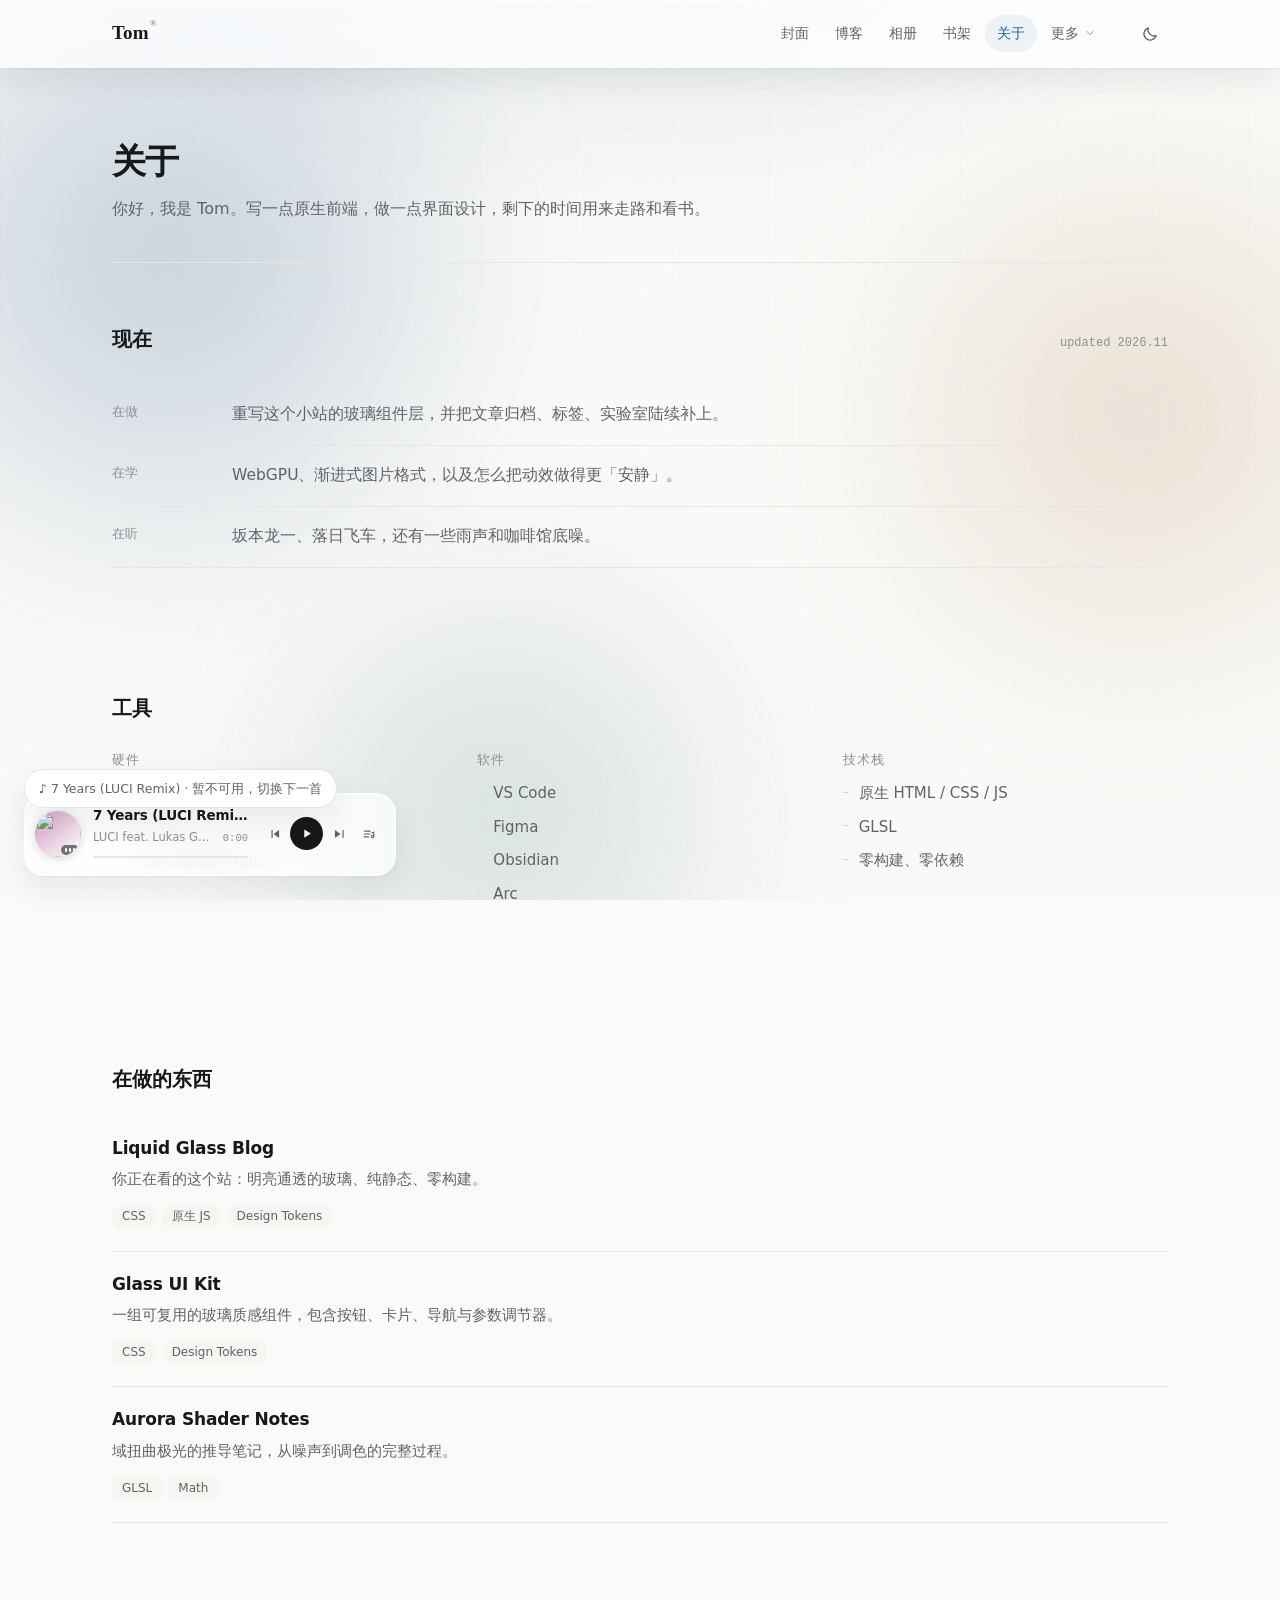
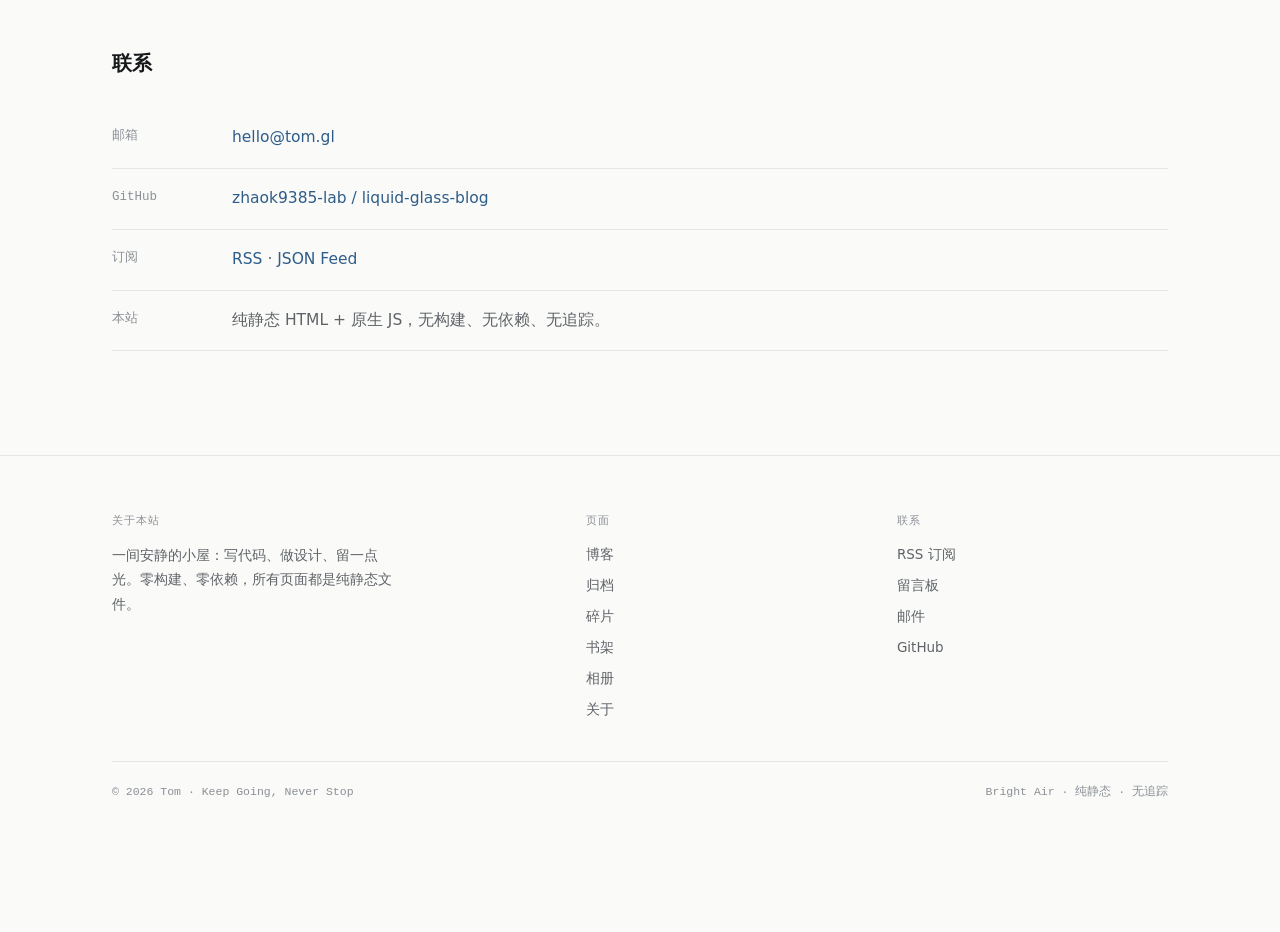
==== commit f8d6d2f2: "feat(site): 二轮修订——音乐胶囊移到左下、软切换路由保音乐不断、相册恢复上传、背景光场与首页漂移动画" ====
--- a/about.html
+++ b/about.html
@@ -7,6 +7,7 @@
 <meta name="description" content="关于 Tom：在做什么、用什么工具、做过哪些项目。">
 <meta name="theme-color" content="#FAFAF8">
 <link rel="icon" href="favicon.svg" type="image/svg+xml">
+<link rel="stylesheet" href="assets/vendor/APlayer.min.css">
 <link rel="stylesheet" href="assets/css/site.css">
 <script>
   try { if (localStorage.getItem('lg-theme') === 'dark') document.documentElement.setAttribute('data-theme', 'dark'); } catch (e) {}
@@ -52,8 +53,13 @@
 
 <div id="site-footer"></div>
 
+<div id="aplayer-mount"></div>
+
+<script src="assets/vendor/APlayer.min.js"></script>
 <script src="assets/js/data.js"></script>
 <script src="assets/js/chrome.js"></script>
 <script src="assets/js/render.js"></script>
-</body>
+<script src="assets/js/post.js"></script>
+<script src="assets/js/music.js"></script>
+<script src="assets/js/router.js"></script></body>
 </html>
--- a/assets/vendor/APlayer.min.css
+++ b/assets/vendor/APlayer.min.css
@@ -0,0 +1,3 @@
+.aplayer{background:#fff;font-family:Arial,Helvetica,sans-serif;margin:5px;box-shadow:0 2px 2px 0 rgba(0,0,0,.07),0 1px 5px 0 rgba(0,0,0,.1);border-radius:2px;overflow:hidden;-webkit-user-select:none;-moz-user-select:none;-ms-user-select:none;user-select:none;line-height:normal;position:relative}.aplayer *{box-sizing:content-box}.aplayer svg{width:100%;height:100%}.aplayer svg circle,.aplayer svg path{fill:#fff}.aplayer.aplayer-withlist .aplayer-info{border-bottom:1px solid #e9e9e9}.aplayer.aplayer-withlist .aplayer-list{display:block}.aplayer.aplayer-withlist .aplayer-icon-order,.aplayer.aplayer-withlist .aplayer-info .aplayer-controller .aplayer-time .aplayer-icon.aplayer-icon-menu{display:inline}.aplayer.aplayer-withlrc .aplayer-pic{height:90px;width:90px}.aplayer.aplayer-withlrc .aplayer-info{margin-left:90px;height:90px;padding:10px 7px 0}.aplayer.aplayer-withlrc .aplayer-lrc{display:block}.aplayer.aplayer-narrow{width:66px}.aplayer.aplayer-narrow .aplayer-info,.aplayer.aplayer-narrow .aplayer-list{display:none}.aplayer.aplayer-narrow .aplayer-body,.aplayer.aplayer-narrow .aplayer-pic{height:66px;width:66px}.aplayer.aplayer-fixed{position:fixed;bottom:0;left:0;right:0;margin:0;z-index:99;overflow:visible;max-width:400px;box-shadow:none}.aplayer.aplayer-fixed .aplayer-list{margin-bottom:65px;border:1px solid #eee;border-bottom:none}.aplayer.aplayer-fixed .aplayer-body{position:fixed;bottom:0;left:0;right:0;margin:0;z-index:99;background:#fff;padding-right:18px;transition:all .3s ease;max-width:400px}.aplayer.aplayer-fixed .aplayer-lrc{display:block;position:fixed;bottom:10px;left:0;right:0;margin:0;z-index:98;pointer-events:none;text-shadow:-1px -1px 0 #fff}.aplayer.aplayer-fixed .aplayer-lrc:after,.aplayer.aplayer-fixed .aplayer-lrc:before{display:none}.aplayer.aplayer-fixed .aplayer-info{-webkit-transform:scaleX(1);transform:scaleX(1);-webkit-transform-origin:0 0;transform-origin:0 0;transition:all .3s ease;border-bottom:none;border-top:1px solid #e9e9e9}.aplayer.aplayer-fixed .aplayer-info .aplayer-music{width:calc(100% - 105px)}.aplayer.aplayer-fixed .aplayer-miniswitcher{display:block}.aplayer.aplayer-fixed.aplayer-narrow .aplayer-info{display:block;-webkit-transform:scaleX(0);transform:scaleX(0)}.aplayer.aplayer-fixed.aplayer-narrow .aplayer-body{width:66px!important}.aplayer.aplayer-fixed.aplayer-narrow .aplayer-miniswitcher .aplayer-icon{-webkit-transform:rotateY(0);transform:rotateY(0)}.aplayer.aplayer-fixed .aplayer-icon-back,.aplayer.aplayer-fixed .aplayer-icon-forward,.aplayer.aplayer-fixed .aplayer-icon-lrc,.aplayer.aplayer-fixed .aplayer-icon-play{display:inline-block}.aplayer.aplayer-fixed .aplayer-icon-back,.aplayer.aplayer-fixed .aplayer-icon-forward,.aplayer.aplayer-fixed .aplayer-icon-menu,.aplayer.aplayer-fixed .aplayer-icon-play{position:absolute;bottom:27px;width:20px;height:20px}.aplayer.aplayer-fixed .aplayer-icon-back{right:75px}.aplayer.aplayer-fixed .aplayer-icon-play{right:50px}.aplayer.aplayer-fixed .aplayer-icon-forward{right:25px}.aplayer.aplayer-fixed .aplayer-icon-menu{right:0}.aplayer.aplayer-arrow .aplayer-icon-loop,.aplayer.aplayer-arrow .aplayer-icon-order,.aplayer.aplayer-mobile .aplayer-icon-volume-down{display:none}.aplayer.aplayer-loading .aplayer-info .aplayer-controller .aplayer-loading-icon{display:block}.aplayer.aplayer-loading .aplayer-info .aplayer-controller .aplayer-bar-wrap .aplayer-bar .aplayer-played .aplayer-thumb{-webkit-transform:scale(1);transform:scale(1)}.aplayer .aplayer-body{position:relative}.aplayer .aplayer-icon{width:15px;height:15px;border:none;background-color:transparent;outline:none;cursor:pointer;opacity:.8;vertical-align:middle;padding:0;font-size:12px;margin:0;display:inline-block}.aplayer .aplayer-icon path{transition:all .2s ease-in-out}.aplayer .aplayer-icon-back,.aplayer .aplayer-icon-forward,.aplayer .aplayer-icon-lrc,.aplayer .aplayer-icon-order,.aplayer .aplayer-icon-play{display:none}.aplayer .aplayer-icon-lrc-inactivity svg{opacity:.4}.aplayer .aplayer-icon-forward{-webkit-transform:rotate(180deg);transform:rotate(180deg)}.aplayer .aplayer-lrc-content{display:none}.aplayer .aplayer-pic{position:relative;float:left;height:66px;width:66px;background-size:cover;background-position:50%;transition:all .3s ease;cursor:pointer}.aplayer .aplayer-pic:hover .aplayer-button{opacity:1}.aplayer .aplayer-pic .aplayer-button{position:absolute;border-radius:50%;opacity:.8;text-shadow:0 1px 1px rgba(0,0,0,.2);box-shadow:0 1px 1px rgba(0,0,0,.2);background:rgba(0,0,0,.2);transition:all .1s ease}.aplayer .aplayer-pic .aplayer-button path{fill:#fff}.aplayer .aplayer-pic .aplayer-hide{display:none}.aplayer .aplayer-pic .aplayer-play{width:26px;height:26px;border:2px solid #fff;bottom:50%;right:50%;margin:0 -15px -15px 0}.aplayer .aplayer-pic .aplayer-play svg{position:absolute;top:3px;left:4px;height:20px;width:20px}.aplayer .aplayer-pic .aplayer-pause{width:16px;height:16px;border:2px solid #fff;bottom:4px;right:4px}.aplayer .aplayer-pic .aplayer-pause svg{position:absolute;top:2px;left:2px;height:12px;width:12px}.aplayer .aplayer-info{margin-left:66px;padding:14px 7px 0 10px;height:66px;box-sizing:border-box}.aplayer .aplayer-info .aplayer-music{overflow:hidden;white-space:nowrap;text-overflow:ellipsis;margin:0 0 13px 5px;-webkit-user-select:text;-moz-user-select:text;-ms-user-select:text;user-select:text;cursor:default;padding-bottom:2px;height:20px}.aplayer .aplayer-info .aplayer-music .aplayer-title{font-size:14px}.aplayer .aplayer-info .aplayer-music .aplayer-author{font-size:12px;color:#666}.aplayer .aplayer-info .aplayer-controller{position:relative;display:flex}.aplayer .aplayer-info .aplayer-controller .aplayer-bar-wrap{margin:0 0 0 5px;padding:4px 0;cursor:pointer!important;flex:1}.aplayer .aplayer-info .aplayer-controller .aplayer-bar-wrap:hover .aplayer-bar .aplayer-played .aplayer-thumb{-webkit-transform:scale(1);transform:scale(1)}.aplayer .aplayer-info .aplayer-controller .aplayer-bar-wrap .aplayer-bar{position:relative;height:2px;width:100%;background:#cdcdcd}.aplayer .aplayer-info .aplayer-controller .aplayer-bar-wrap .aplayer-bar .aplayer-loaded{position:absolute;left:0;top:0;bottom:0;background:#aaa;height:2px;transition:all .5s ease}.aplayer .aplayer-info .aplayer-controller .aplayer-bar-wrap .aplayer-bar .aplayer-played{position:absolute;left:0;top:0;bottom:0;height:2px}.aplayer .aplayer-info .aplayer-controller .aplayer-bar-wrap .aplayer-bar .aplayer-played .aplayer-thumb{position:absolute;top:0;right:5px;margin-top:-4px;margin-right:-10px;height:10px;width:10px;border-radius:50%;cursor:pointer;transition:all .3s ease-in-out;-webkit-transform:scale(0);transform:scale(0)}.aplayer .aplayer-info .aplayer-controller .aplayer-time{position:relative;right:0;bottom:4px;height:17px;color:#999;font-size:11px;padding-left:7px}.aplayer .aplayer-info .aplayer-controller .aplayer-time .aplayer-time-inner{vertical-align:middle}.aplayer .aplayer-info .aplayer-controller .aplayer-time .aplayer-icon{cursor:pointer;transition:all .2s ease}.aplayer .aplayer-info .aplayer-controller .aplayer-time .aplayer-icon path{fill:#666}.aplayer .aplayer-info .aplayer-controller .aplayer-time .aplayer-icon.aplayer-icon-loop{margin-right:2px}.aplayer .aplayer-info .aplayer-controller .aplayer-time .aplayer-icon:hover path{fill:#000}.aplayer .aplayer-info .aplayer-controller .aplayer-time .aplayer-icon.aplayer-icon-menu,.aplayer .aplayer-info .aplayer-controller .aplayer-time.aplayer-time-narrow .aplayer-icon-menu,.aplayer .aplayer-info .aplayer-controller .aplayer-time.aplayer-time-narrow .aplayer-icon-mode{display:none}.aplayer .aplayer-info .aplayer-controller .aplayer-volume-wrap{position:relative;display:inline-block;margin-left:3px;cursor:pointer!important}.aplayer .aplayer-info .aplayer-controller .aplayer-volume-wrap:hover .aplayer-volume-bar-wrap{height:40px}.aplayer .aplayer-info .aplayer-controller .aplayer-volume-wrap .aplayer-volume-bar-wrap{position:absolute;bottom:15px;right:-3px;width:25px;height:0;z-index:99;overflow:hidden;transition:all .2s ease-in-out}.aplayer .aplayer-info .aplayer-controller .aplayer-volume-wrap .aplayer-volume-bar-wrap.aplayer-volume-bar-wrap-active{height:40px}.aplayer .aplayer-info .aplayer-controller .aplayer-volume-wrap .aplayer-volume-bar-wrap .aplayer-volume-bar{position:absolute;bottom:0;right:10px;width:5px;height:35px;background:#aaa;border-radius:2.5px;overflow:hidden}.aplayer .aplayer-info .aplayer-controller .aplayer-volume-wrap .aplayer-volume-bar-wrap .aplayer-volume-bar .aplayer-volume{position:absolute;bottom:0;right:0;width:5px;transition:all .1s ease}.aplayer .aplayer-info .aplayer-controller .aplayer-loading-icon{display:none}.aplayer .aplayer-info .aplayer-controller .aplayer-loading-icon svg{position:absolute;-webkit-animation:rotate 1s linear infinite;animation:rotate 1s linear infinite}.aplayer .aplayer-lrc{display:none;position:relative;height:30px;text-align:center;overflow:hidden;margin:-10px 0 7px}.aplayer .aplayer-lrc:before{top:0;height:10%;background:linear-gradient(180deg,#fff 0,hsla(0,0%,100%,0));filter:progid:DXImageTransform.Microsoft.gradient(startColorstr="#ffffff",endColorstr="#00ffffff",GradientType=0)}.aplayer .aplayer-lrc:after,.aplayer .aplayer-lrc:before{position:absolute;z-index:1;display:block;overflow:hidden;width:100%;content:" "}.aplayer .aplayer-lrc:after{bottom:0;height:33%;background:linear-gradient(180deg,hsla(0,0%,100%,0) 0,hsla(0,0%,100%,.8));filter:progid:DXImageTransform.Microsoft.gradient(startColorstr="#00ffffff",endColorstr="#ccffffff",GradientType=0)}.aplayer .aplayer-lrc p{font-size:12px;color:#666;line-height:16px!important;height:16px!important;padding:0!important;margin:0!important;transition:all .5s ease-out;opacity:.4;overflow:hidden}.aplayer .aplayer-lrc p.aplayer-lrc-current{opacity:1;overflow:visible;height:auto!important;min-height:16px}.aplayer .aplayer-lrc.aplayer-lrc-hide{display:none}.aplayer .aplayer-lrc .aplayer-lrc-contents{width:100%;transition:all .5s ease-out;-webkit-user-select:text;-moz-user-select:text;-ms-user-select:text;user-select:text;cursor:default}.aplayer .aplayer-list{overflow:auto;transition:all .5s ease;will-change:height;display:none;overflow:hidden}.aplayer .aplayer-list.aplayer-list-hide{max-height:0!important}.aplayer .aplayer-list ol{list-style-type:none;margin:0;padding:0;overflow-y:auto}.aplayer .aplayer-list ol::-webkit-scrollbar{width:5px}.aplayer .aplayer-list ol::-webkit-scrollbar-thumb{border-radius:3px;background-color:#eee}.aplayer .aplayer-list ol::-webkit-scrollbar-thumb:hover{background-color:#ccc}.aplayer .aplayer-list ol li{position:relative;height:32px;line-height:32px;padding:0 15px;font-size:12px;border-top:1px solid #e9e9e9;cursor:pointer;transition:all .2s ease;overflow:hidden;margin:0}.aplayer .aplayer-list ol li:first-child{border-top:none}.aplayer .aplayer-list ol li:hover{background:#efefef}.aplayer .aplayer-list ol li.aplayer-list-light{background:#e9e9e9}.aplayer .aplayer-list ol li.aplayer-list-light .aplayer-list-cur{display:inline-block}.aplayer .aplayer-list ol li .aplayer-list-cur{display:none;width:3px;height:22px;position:absolute;left:0;top:5px;cursor:pointer}.aplayer .aplayer-list ol li .aplayer-list-index{color:#666;margin-right:12px;cursor:pointer}.aplayer .aplayer-list ol li .aplayer-list-author{color:#666;float:right;cursor:pointer}.aplayer .aplayer-notice{opacity:0;position:absolute;top:50%;left:50%;-webkit-transform:translate(-50%,-50%);transform:translate(-50%,-50%);font-size:12px;border-radius:4px;padding:5px 10px;transition:all .3s ease-in-out;overflow:hidden;color:#fff;pointer-events:none;background-color:#f4f4f5;color:#909399}.aplayer .aplayer-miniswitcher{display:none;position:absolute;top:0;right:0;bottom:0;height:100%;background:#e6e6e6;width:18px;border-radius:0 2px 2px 0}.aplayer .aplayer-miniswitcher .aplayer-icon{height:100%;width:100%;-webkit-transform:rotateY(180deg);transform:rotateY(180deg);transition:all .3s ease}.aplayer .aplayer-miniswitcher .aplayer-icon path{fill:#666}.aplayer .aplayer-miniswitcher .aplayer-icon:hover path{fill:#000}@-webkit-keyframes aplayer-roll{0%{left:0}to{left:-100%}}@keyframes aplayer-roll{0%{left:0}to{left:-100%}}@-webkit-keyframes rotate{0%{-webkit-transform:rotate(0);transform:rotate(0)}to{-webkit-transform:rotate(1turn);transform:rotate(1turn)}}@keyframes rotate{0%{-webkit-transform:rotate(0);transform:rotate(0)}to{-webkit-transform:rotate(1turn);transform:rotate(1turn)}}
+
+/*# sourceMappingURL=APlayer.min.css.map*/
--- a/assets/css/site.css
+++ b/assets/css/site.css
@@ -183,7 +183,7 @@
 }
 .page-head p {
   margin: 12px 0 0;
-  max-width: 52ch;
+  max-width: 62ch;
   color: var(--text-2);
   font-size: 16px;
 }
@@ -444,7 +444,7 @@
   font-size: 12px;
   letter-spacing: .18em;
   text-transform: uppercase;
-  color: var(--text-3);
+  color: var(--text-2);
 }
 
 .cover-poem { margin: 0; }
@@ -472,7 +472,7 @@
   display: block;
   margin-top: 14px;
   font-size: 13px;
-  color: var(--text-3);
+  color: var(--text-2);
   letter-spacing: .04em;
 }
 
@@ -557,27 +557,6 @@
 .cover-music:hover { color: var(--text); background: var(--surface-2); }
 .cover-music svg { width: 20px; height: 20px; }
 .cover-music.playing { color: var(--accent); }
-
-.cover-scroll {
-  position: absolute;
-  left: 50%;
-  bottom: 88px;
-  transform: translateX(-50%);
-  display: flex;
-  flex-direction: column;
-  align-items: center;
-  gap: 6px;
-  font-size: 11px;
-  letter-spacing: .12em;
-  color: var(--text-3);
-  text-transform: uppercase;
-}
-.cover-scroll::after {
-  content: "";
-  width: 1px;
-  height: 28px;
-  background: linear-gradient(180deg, var(--line-strong), transparent);
-}
 
 /* ---------- 7. 首页 Hero ---------- */
 .hero {
@@ -1636,134 +1615,6 @@
   color: var(--text-3);
 }
 
-/* ---------- 22. APlayer 皮肤 ---------- */
-/* 固定模式默认贴左下角，这里统一挪到右下 */
-.aplayer.aplayer-fixed {
-  left: auto !important;
-  right: 24px !important;
-  bottom: 24px !important;
-  z-index: 80 !important;
-  max-width: none !important;
-  margin: 0 !important;
-}
-.aplayer.aplayer-fixed .aplayer-body {
-  left: auto !important;
-  right: 24px !important;
-  bottom: 24px !important;
-  max-width: none !important;
-}
-.aplayer.aplayer-fixed .aplayer-lrc { display: none !important; }
-.aplayer.aplayer-fixed .aplayer-list { max-height: 200px !important; }
-
-.aplayer {
-  font-family: var(--sans) !important;
-  background: var(--surface) !important;
-}
-.aplayer .aplayer-info { background: var(--surface) !important; }
-.aplayer .aplayer-info .aplayer-music .aplayer-title { color: var(--text) !important; font-size: 13.5px !important; }
-.aplayer .aplayer-info .aplayer-music .aplayer-author { color: var(--text-3) !important; }
-.aplayer .aplayer-list { background: var(--surface) !important; }
-.aplayer .aplayer-list ol li { border-top-color: var(--line) !important; }
-.aplayer .aplayer-list ol li .aplayer-list-title { color: var(--text) !important; }
-.aplayer .aplayer-list ol li .aplayer-list-author { color: var(--text-3) !important; }
-.aplayer .aplayer-list ol li:hover { background: var(--surface-2) !important; }
-.aplayer .aplayer-list ol li.aplayer-list-light { background: var(--accent-weak) !important; }
-.aplayer .aplayer-list ol li .aplayer-list-cur { background: var(--accent) !important; }
-.aplayer .aplayer-info .aplayer-controller .aplayer-bar .aplayer-played { background: var(--accent) !important; }
-
-/* 收起态：一颗唱片，圆角、无多余白边 */
-.aplayer.aplayer-fixed.aplayer-narrow {
-  width: 70px !important;
-  background: transparent !important;
-  border: 0 !important;
-  box-shadow: none !important;
-}
-.aplayer.aplayer-fixed.aplayer-narrow .aplayer-body {
-  width: 70px !important;
-  height: 56px !important;
-  padding-right: 14px !important;
-  border-radius: 999px !important;
-  background: var(--surface) !important;
-  border: 1px solid var(--line) !important;
-  box-shadow: var(--sh-1), var(--sh-2) !important;
-  overflow: hidden !important;
-}
-.aplayer.aplayer-fixed.aplayer-narrow .aplayer-pic {
-  width: 56px !important;
-  height: 56px !important;
-  border-radius: 999px !important;
-}
-.aplayer.aplayer-fixed.aplayer-narrow .aplayer-miniswitcher {
-  width: 14px !important;
-  background: transparent !important;
-  border-radius: 0 999px 999px 0;
-}
-.aplayer.aplayer-fixed .aplayer-miniswitcher .aplayer-icon path { fill: var(--text-3) !important; }
-.aplayer .aplayer-pic .aplayer-button { display: none !important; }
-
-/* 展开态 */
-.aplayer.aplayer-fixed:not(.aplayer-narrow) .aplayer-body {
-  width: 360px !important;
-  border-radius: var(--r-card) !important;
-  overflow: hidden;
-  border: 1px solid var(--line) !important;
-  background: var(--surface) !important;
-  box-shadow: var(--sh-2) !important;
-}
-
-.aplayer-pic { width: 56px !important; height: 56px !important; }
-
-.mp-toggle {
-  position: absolute;
-  inset: 0;
-  display: grid;
-  place-items: center;
-  border-radius: 999px;
-  background: rgba(0, 0, 0, .34);
-  color: #fff;
-  opacity: 0;
-  transition: opacity var(--t-fast) var(--ease);
-}
-.aplayer-pic:hover .mp-toggle { opacity: 1; }
-.mp-toggle svg { width: 18px; height: 18px; }
-.mp-toggle .i-pause { display: none; }
-.aplayer.ap-spin-on .mp-toggle .i-play { display: none; }
-.aplayer.ap-spin-on .mp-toggle .i-pause { display: block; }
-
-.mc-toast {
-  position: fixed;
-  right: 24px;
-  bottom: 92px;
-  z-index: 90;
-  padding: 8px 14px;
-  border-radius: 999px;
-  background: var(--surface);
-  border: 1px solid var(--line);
-  box-shadow: var(--sh-2);
-  font-size: 12.5px;
-  color: var(--text-2);
-  opacity: 0;
-  transform: translateY(6px);
-  transition: opacity var(--t-fast), transform var(--t-fast);
-  pointer-events: none;
-}
-.mc-toast.show { opacity: 1; transform: none; }
-
-#aplayer-mount {
-  position: fixed;
-  right: 24px;
-  bottom: 24px;
-  z-index: 80;
-  width: 56px;
-}
-
-/* 封面：只留诗句与音符按钮，播放器组件在内容页出现 */
-body.is-cover .aplayer { display: none !important; }
-body.is-cover .cover-music {
-  left: 28px;
-  right: auto;
-  bottom: 30px;
-}
 .cover .btn-ghost {
   background: rgba(255, 255, 255, .55);
   border-color: rgba(23, 24, 26, .16);
@@ -1816,7 +1667,6 @@
   .cover-inner { padding: 0 24px; }
   .cover-stats { gap: 10px; padding: 8px 14px; font-size: 12px; bottom: 24px; }
   .cover-music { left: 16px; right: auto; bottom: 20px; }
-  .cover-scroll { display: none; }
   .article-title { font-size: 26px; }
   .prose { font-size: 16.5px; }
   .prevnext { grid-template-columns: 1fr; }
@@ -1865,8 +1715,474 @@
 
 /* ---------- 27. 打印 ---------- */
 @media print {
-  .topbar, .footer, .toc, #aplayer-mount, .cover-scroll { display: none !important; }
+  .topbar, .footer, .toc, .music-dock, #aplayer-mount { display: none !important; }
   body { background: #fff; color: #000; }
   .article-layout { display: block; }
   .prose { max-width: none; font-size: 12pt; }
 }
+
+/* ============================================================
+   28. 背景氛围层（首页会动，内容页静止）
+   ============================================================ */
+.air-bg {
+  position: fixed;
+  inset: 0;
+  z-index: 0;
+  overflow: hidden;
+  pointer-events: none;
+  contain: strict;
+}
+.air-bg::before {
+  content: "";
+  position: absolute;
+  inset: -8% -8% auto;
+  height: 72vh;
+  background: radial-gradient(58% 62% at 50% 0%, rgba(47, 93, 138, .10), rgba(47, 93, 138, 0) 72%);
+}
+.air-blob {
+  position: absolute;
+  border-radius: 50%;
+  filter: blur(52px);
+  will-change: transform;
+}
+.air-blob.a {
+  width: 62vw; height: 62vw;
+  left: -18vw; top: -16vh;
+  background: radial-gradient(circle at 50% 50%, rgba(47, 93, 138, .26), rgba(47, 93, 138, 0) 68%);
+}
+.air-blob.b {
+  width: 54vw; height: 54vw;
+  right: -16vw; top: 8vh;
+  background: radial-gradient(circle at 50% 50%, rgba(196, 162, 122, .30), rgba(196, 162, 122, 0) 66%);
+}
+.air-blob.c {
+  width: 50vw; height: 50vw;
+  left: 14vw; bottom: -26vh;
+  background: radial-gradient(circle at 50% 50%, rgba(104, 146, 130, .24), rgba(104, 146, 130, 0) 66%);
+}
+[data-theme="dark"] .air-bg::before {
+  background: radial-gradient(58% 62% at 50% 0%, rgba(143, 180, 221, .10), rgba(143, 180, 221, 0) 72%);
+}
+[data-theme="dark"] .air-blob.a { background: radial-gradient(circle, rgba(95, 136, 190, .22), rgba(95, 136, 190, 0) 68%); }
+[data-theme="dark"] .air-blob.b { background: radial-gradient(circle, rgba(150, 118, 92, .16), rgba(150, 118, 92, 0) 66%); }
+[data-theme="dark"] .air-blob.c { background: radial-gradient(circle, rgba(88, 132, 116, .16), rgba(88, 132, 116, 0) 66%); }
+
+.air-grain {
+  position: absolute;
+  inset: 0;
+  opacity: .5;
+  background-image: url("data:image/svg+xml;utf8,<svg xmlns='http://www.w3.org/2000/svg' width='160' height='160'><filter id='n'><feTurbulence type='fractalNoise' baseFrequency='0.75' numOctaves='3' stitchTiles='stitch'/><feColorMatrix type='saturate' values='0'/></filter><rect width='160' height='160' filter='url(%23n)' opacity='.055'/></svg>");
+  background-size: 160px 160px;
+  mix-blend-mode: multiply;
+}
+[data-theme="dark"] .air-grain { mix-blend-mode: screen; opacity: .3; }
+
+/* 内容页加一层极淡的稿纸格线，像摊开的稿纸 */
+body:not(.is-cover):not([data-page="home"]) .air-grain::after {
+  content: "";
+  position: absolute;
+  inset: 0;
+  background-image:
+    repeating-linear-gradient(90deg, rgba(23, 24, 26, .028) 0 1px, transparent 1px 96px),
+    repeating-linear-gradient(0deg, rgba(23, 24, 26, .018) 0 1px, transparent 1px 96px);
+  -webkit-mask-image: linear-gradient(180deg, rgba(0, 0, 0, .9), transparent 64%);
+  mask-image: linear-gradient(180deg, rgba(0, 0, 0, .9), transparent 64%);
+}
+[data-theme="dark"] body:not(.is-cover):not([data-page="home"]) .air-grain::after {
+  background-image:
+    repeating-linear-gradient(90deg, rgba(255, 255, 255, .03) 0 1px, transparent 1px 96px),
+    repeating-linear-gradient(0deg, rgba(255, 255, 255, .02) 0 1px, transparent 1px 96px);
+}
+
+main#main { position: relative; z-index: 1; }
+
+/* 底部留出音乐胶囊的位置，最后一屏不会被挡住 */
+body:not(.is-cover) { padding-bottom: 92px; }
+
+/* 只有首页动：三团光缓慢漂移、呼吸 */
+@keyframes airDriftA {
+  0%   { transform: translate3d(0, 0, 0) scale(1); }
+  50%  { transform: translate3d(7vw, 5vh, 0) scale(1.08); }
+  100% { transform: translate3d(-3vw, 9vh, 0) scale(1.02); }
+}
+@keyframes airDriftB {
+  0%   { transform: translate3d(0, 0, 0) scale(1.02); }
+  50%  { transform: translate3d(-6vw, 8vh, 0) scale(.96); }
+  100% { transform: translate3d(3vw, -4vh, 0) scale(1.06); }
+}
+@keyframes airDriftC {
+  0%   { transform: translate3d(0, 0, 0) scale(.98); }
+  50%  { transform: translate3d(5vw, -7vh, 0) scale(1.1); }
+  100% { transform: translate3d(-4vw, -2vh, 0) scale(1); }
+}
+body[data-page="home"] .air-blob.a { animation: airDriftA 26s var(--ease) infinite alternate; }
+body[data-page="home"] .air-blob.b { animation: airDriftB 34s var(--ease) infinite alternate; }
+body[data-page="home"] .air-blob.c { animation: airDriftC 30s var(--ease) infinite alternate; }
+
+body.is-cover .air-bg { display: none; }
+body.is-cover #site-topbar,
+body.is-cover .footer,
+body.is-cover .nav-drawer { display: none !important; }
+
+/* 封面：一层极慢的呼吸光，照片不会显得死板 */
+.cover-veil::after {
+  content: "";
+  position: absolute;
+  inset: -25%;
+  background: radial-gradient(32% 28% at 32% 62%, rgba(255, 244, 222, .30), rgba(255, 244, 222, 0) 70%);
+  animation: veilFloat 24s var(--ease) infinite alternate;
+}
+@keyframes veilFloat {
+  0%   { transform: translate3d(-2%, 1%, 0) scale(1); opacity: .75; }
+  100% { transform: translate3d(3%, -2%, 0) scale(1.06); opacity: 1; }
+}
+
+/* ============================================================
+   29. 音乐胶囊（左下角）
+   ============================================================ */
+#aplayer-mount {
+  position: absolute !important;
+  width: 0 !important;
+  height: 0 !important;
+  overflow: hidden !important;
+  opacity: 0 !important;
+  pointer-events: none !important;
+}
+.aplayer,
+.aplayer.aplayer-fixed,
+.aplayer.aplayer-fixed .aplayer-body { display: none !important; }
+
+.music-dock {
+  --md-theme: #8ea6e8;
+  position: fixed;
+  left: 24px;
+  bottom: 24px;
+  z-index: 82;
+  width: min(372px, calc(100vw - 40px));
+  display: grid;
+  grid-template-columns: 46px minmax(0, 1fr) auto;
+  align-items: center;
+  gap: 12px;
+  padding: 10px 12px 12px 10px;
+  border-radius: 20px;
+  background: var(--glass);
+  -webkit-backdrop-filter: blur(18px) saturate(1.7);
+  backdrop-filter: blur(18px) saturate(1.7);
+  border: 1px solid var(--glass-line);
+  box-shadow: inset 0 1px 0 var(--glass-hi), var(--sh-1), var(--sh-2);
+  color: var(--text);
+}
+@supports not ((backdrop-filter: blur(1px)) or (-webkit-backdrop-filter: blur(1px))) {
+  .music-dock { background: var(--bg); }
+}
+@media (prefers-reduced-transparency: reduce) {
+  .music-dock { background: var(--bg); -webkit-backdrop-filter: none; backdrop-filter: none; }
+}
+body.is-cover .music-dock { display: none; }
+
+.md-art {
+  position: relative;
+  width: 46px; height: 46px;
+  padding: 0;
+  border: 0;
+  border-radius: 50%;
+  overflow: hidden;
+  cursor: pointer;
+  background: linear-gradient(135deg, var(--md-theme), rgba(255, 255, 255, .9));
+  box-shadow: 0 2px 8px rgba(16, 24, 40, .16);
+}
+.md-art img { width: 100%; height: 100%; object-fit: cover; border-radius: 50%; }
+.md-ring {
+  position: absolute;
+  inset: 4px;
+  border-radius: 50%;
+  border: 1px dashed rgba(255, 255, 255, .6);
+  opacity: 0;
+  transition: opacity var(--t-fast);
+}
+.music-dock.playing .md-ring { opacity: 1; animation: mdSpin 14s linear infinite; }
+@keyframes mdSpin { to { transform: rotate(360deg); } }
+
+.md-eq {
+  position: absolute;
+  right: 2px; bottom: 2px;
+  display: flex;
+  align-items: flex-end;
+  gap: 2px;
+  padding: 3px 4px;
+  border-radius: 7px;
+  background: rgba(12, 14, 18, .55);
+}
+.md-eq i {
+  width: 2px; height: 4px;
+  border-radius: 1px;
+  background: #fff;
+  animation: mdEq 800ms var(--ease) infinite alternate;
+}
+.md-eq i:nth-child(1) { animation-delay: 0ms; }
+.md-eq i:nth-child(2) { animation-delay: 160ms; }
+.md-eq i:nth-child(3) { animation-delay: 320ms; }
+@keyframes mdEq {
+  from { height: 3px; }
+  to   { height: 9px; }
+}
+.music-dock:not(.playing) .md-eq i { animation-play-state: paused; height: 4px; }
+
+.md-body { min-width: 0; }
+.md-line { display: flex; align-items: baseline; gap: 8px; }
+.md-title {
+  flex: 1;
+  min-width: 0;
+  font-size: 13.5px;
+  font-weight: 600;
+  letter-spacing: -.01em;
+  white-space: nowrap;
+  overflow: hidden;
+  text-overflow: ellipsis;
+}
+.md-time { flex: none; font-family: var(--mono); font-size: 10.5px; color: var(--text-3); }
+.md-artist {
+  display: flex;
+  align-items: baseline;
+  justify-content: space-between;
+  gap: 10px;
+  margin-top: 1px;
+  font-size: 11.5px;
+  color: var(--text-3);
+}
+.md-artist-name {
+  min-width: 0;
+  white-space: nowrap;
+  overflow: hidden;
+  text-overflow: ellipsis;
+}
+.md-bar {
+  position: relative;
+  height: 12px;
+  margin-top: 3px;
+  cursor: pointer;
+  outline: 0;
+}
+.md-bar::before {
+  content: "";
+  position: absolute;
+  left: 0; right: 0; top: 50%;
+  height: 2px;
+  margin-top: -1px;
+  border-radius: 2px;
+  background: var(--line);
+}
+.md-bar i {
+  position: absolute;
+  left: 0; top: 50%;
+  width: 0;
+  height: 2px;
+  margin-top: -1px;
+  border-radius: 2px;
+  background: var(--accent);
+  transition: width 120ms linear;
+}
+.md-bar:focus-visible::before { box-shadow: 0 0 0 2px var(--accent-weak); }
+
+.md-ctrl { display: flex; align-items: center; gap: 1px; }
+.md-btn {
+  width: 29px; height: 29px;
+  display: grid;
+  place-items: center;
+  border-radius: 50%;
+  color: var(--text-2);
+  background: transparent;
+  transition: color var(--t-fast), background var(--t-fast), transform var(--t-fast);
+}
+.md-btn svg { width: 14px; height: 14px; }
+.md-btn:hover { color: var(--text); background: var(--surface-2); }
+.md-play { width: 33px; height: 33px; background: var(--text); color: var(--bg); }
+.md-play:hover { background: var(--text); color: var(--bg); transform: scale(1.05); }
+.md-play svg { width: 15px; height: 15px; }
+.md-play .i-pause { display: none; }
+.md-play.is-on .i-play { display: none; }
+.md-play.is-on .i-pause { display: block; }
+
+.md-list {
+  position: absolute;
+  left: 0; right: 0;
+  bottom: calc(100% + 8px);
+  max-height: 252px;
+  overflow: auto;
+  display: grid;
+  gap: 2px;
+  padding: 6px;
+  border-radius: 16px;
+  background: var(--glass);
+  -webkit-backdrop-filter: blur(18px) saturate(1.7);
+  backdrop-filter: blur(18px) saturate(1.7);
+  border: 1px solid var(--glass-line);
+  box-shadow: inset 0 1px 0 var(--glass-hi), var(--sh-2);
+  overscroll-behavior: contain;
+}
+.md-list[hidden] { display: none; }
+.md-item {
+  display: grid;
+  grid-template-columns: 24px minmax(0, 1fr) 14px;
+  align-items: center;
+  gap: 8px;
+  padding: 7px 8px;
+  border-radius: 10px;
+  text-align: left;
+  color: var(--text);
+  transition: background var(--t-fast);
+}
+.md-item:hover { background: var(--surface-2); }
+.md-item.on { background: var(--accent-weak); }
+.md-no { font-family: var(--mono); font-size: 10.5px; color: var(--text-3); }
+.md-it { min-width: 0; }
+.md-it b {
+  display: block;
+  font-size: 12.5px;
+  font-weight: 500;
+  white-space: nowrap;
+  overflow: hidden;
+  text-overflow: ellipsis;
+}
+.md-it small {
+  display: block;
+  font-size: 10.5px;
+  color: var(--text-3);
+  white-space: nowrap;
+  overflow: hidden;
+  text-overflow: ellipsis;
+}
+.md-eq.sm {
+  position: static;
+  padding: 2px 3px;
+  background: transparent;
+  gap: 2px;
+}
+.md-eq.sm i { background: var(--accent); width: 2px; }
+.md-item:not(.on) .md-eq.sm { display: none; }
+
+.mc-toast {
+  position: fixed;
+  left: 24px;
+  bottom: 92px;
+  z-index: 90;
+  max-width: min(360px, calc(100vw - 48px));
+  padding: 8px 14px;
+  border-radius: 999px;
+  background: var(--surface);
+  border: 1px solid var(--line);
+  box-shadow: var(--sh-2);
+  font-size: 12.5px;
+  color: var(--text-2);
+  opacity: 0;
+  transform: translateY(6px);
+  transition: opacity var(--t-fast), transform var(--t-fast);
+  pointer-events: none;
+}
+.mc-toast.show { opacity: 1; transform: none; }
+
+/* 封面音符：玻璃小圆钮 */
+.cover-music {
+  width: 50px;
+  height: 50px;
+  border-radius: 50%;
+  background: rgba(255, 255, 255, .5);
+  -webkit-backdrop-filter: blur(12px) saturate(1.5);
+  backdrop-filter: blur(12px) saturate(1.5);
+  border: 1px solid rgba(23, 24, 26, .14);
+  box-shadow: 0 6px 20px rgba(16, 24, 40, .12);
+  color: var(--text-2);
+}
+.cover-music:hover { background: rgba(255, 255, 255, .72); color: var(--text); }
+.cover-music.playing { color: var(--accent); border-color: rgba(47, 93, 138, .34); }
+.cover-music svg { width: 19px; height: 19px; }
+
+@media (max-width: 620px) {
+  .music-dock { left: 12px; right: 12px; bottom: 12px; width: auto; grid-template-columns: 42px minmax(0, 1fr) auto; gap: 10px; padding: 8px 10px 10px 8px; }
+  .md-art { width: 42px; height: 42px; }
+  .md-play { width: 31px; height: 31px; }
+  .md-btn { width: 26px; height: 26px; }
+  .md-btn svg { width: 13px; height: 13px; }
+  .mc-toast { left: 12px; bottom: 84px; }
+}
+
+/* ============================================================
+   30. 相册：上传条、我上传的照片、灯箱工具
+   ============================================================ */
+.album-bar {
+  display: flex;
+  align-items: center;
+  justify-content: space-between;
+  gap: 16px;
+  flex-wrap: wrap;
+  padding: 18px 0 16px;
+  border-bottom: 1px solid var(--line);
+}
+.album-hint { margin: 0; font-size: 12.5px; color: var(--text-3); max-width: 60ch; }
+.album-add {
+  height: 38px;
+  padding: 0 16px;
+  gap: 7px;
+  font-size: 13px;
+  cursor: pointer;
+  flex: none;
+}
+.album-add svg { width: 14px; height: 14px; }
+.album-add.busy { opacity: .55; pointer-events: none; }
+.album-empty { padding: 40px 0; color: var(--text-3); }
+
+.photo-card {
+  padding: 0;
+  border: 1px solid var(--line);
+  background: var(--surface-2);
+  cursor: zoom-in;
+  font: inherit;
+  color: inherit;
+  text-align: left;
+}
+.photo-badge {
+  position: absolute;
+  left: 10px; top: 10px;
+  padding: 3px 8px;
+  border-radius: 999px;
+  background: rgba(255, 255, 255, .84);
+  color: #1b1c1e;
+  font-size: 10.5px;
+  letter-spacing: .02em;
+  -webkit-backdrop-filter: blur(6px);
+  backdrop-filter: blur(6px);
+}
+
+.lb-stage {
+  display: flex;
+  flex-direction: column;
+  align-items: center;
+  max-width: min(92vw, 1100px);
+}
+.lb-foot { display: flex; flex-direction: column; align-items: center; gap: 12px; }
+.lb-tools { display: flex; align-items: center; gap: 8px; }
+.lb-tools[hidden] { display: none; }
+.lb-rename {
+  width: min(220px, 46vw);
+  height: 34px;
+  padding: 0 12px;
+  border-radius: 10px;
+  border: 1px solid rgba(255, 255, 255, .2);
+  background: rgba(255, 255, 255, .1);
+  color: #fff;
+  font-size: 12.5px;
+  outline: 0;
+}
+.lb-rename:focus { border-color: rgba(255, 255, 255, .45); }
+.lb-btn {
+  height: 34px;
+  padding: 0 14px;
+  border-radius: 10px;
+  background: rgba(255, 255, 255, .14);
+  color: #fff;
+  font-size: 12.5px;
+}
+.lb-btn:hover { background: rgba(255, 255, 255, .24); }
+.lb-btn.danger { background: rgba(214, 88, 88, .3); }
+.lb-btn.danger:hover { background: rgba(214, 88, 88, .45); }
+
